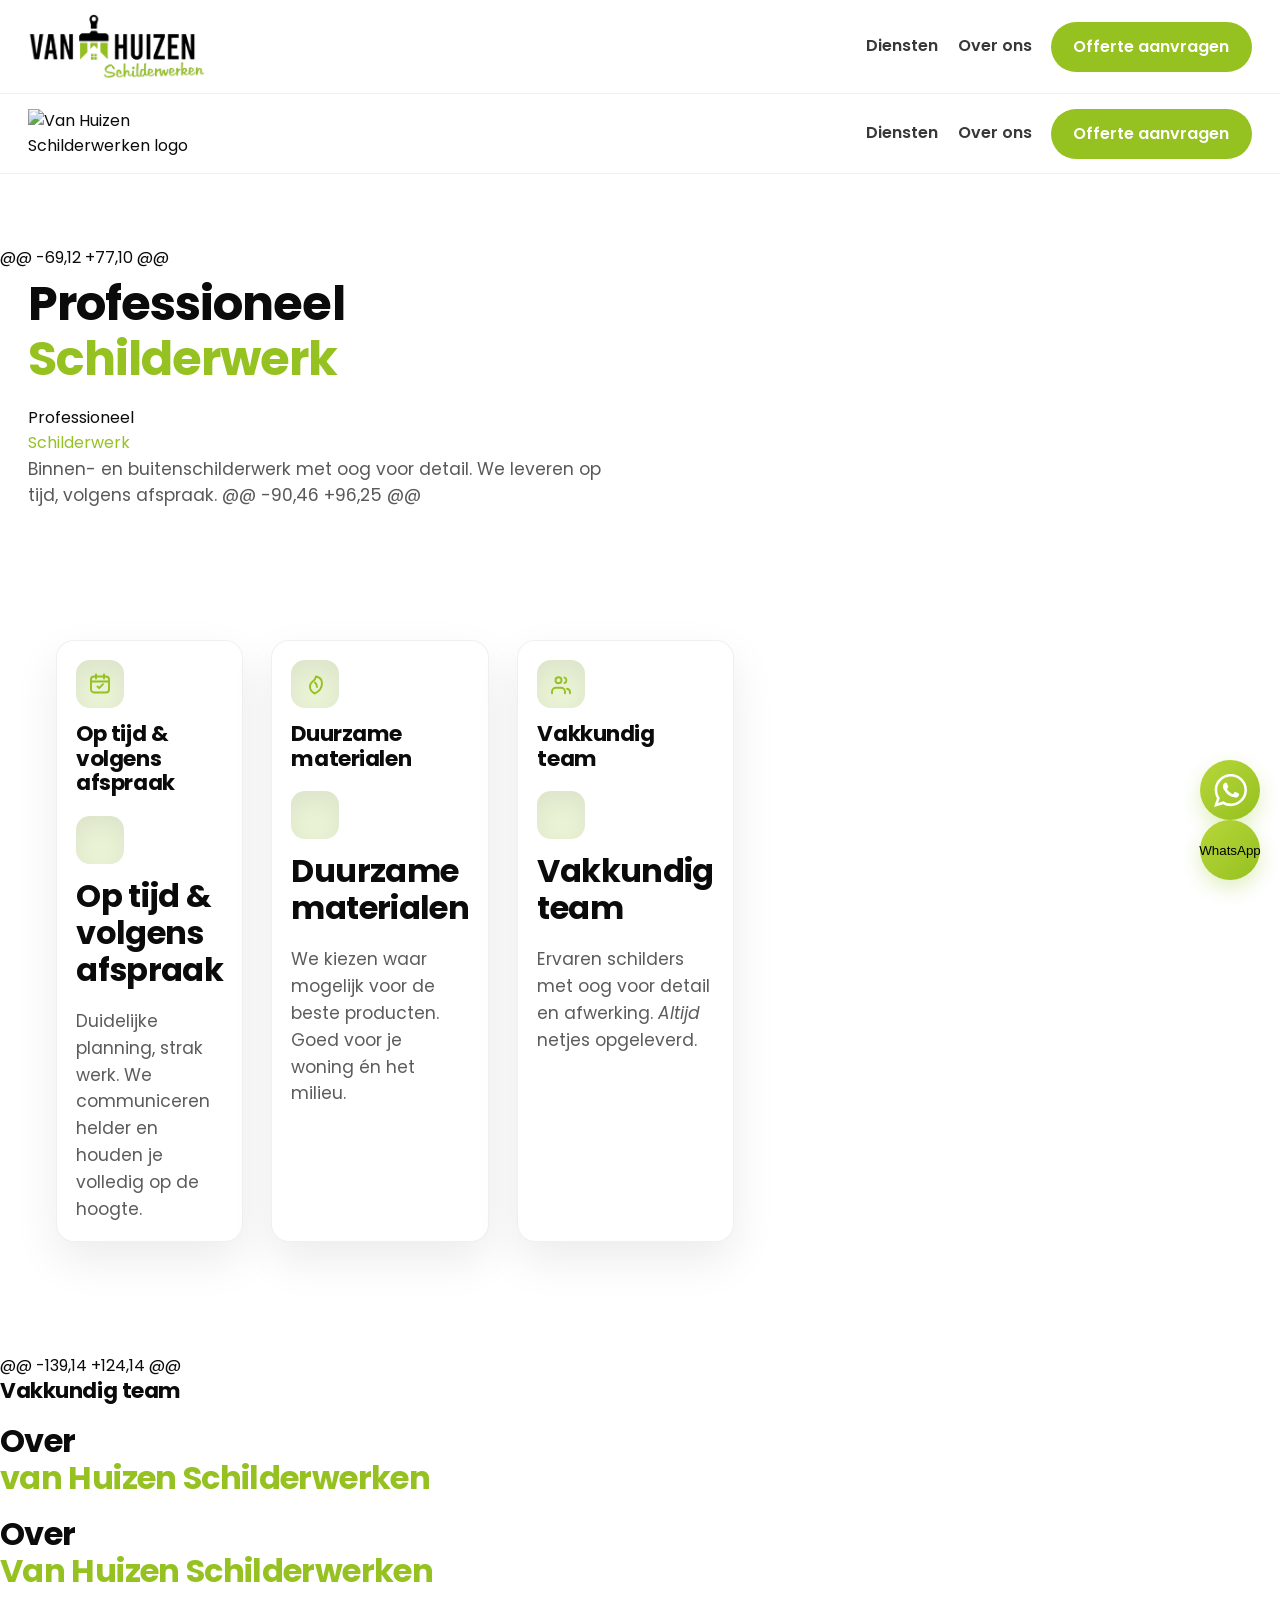
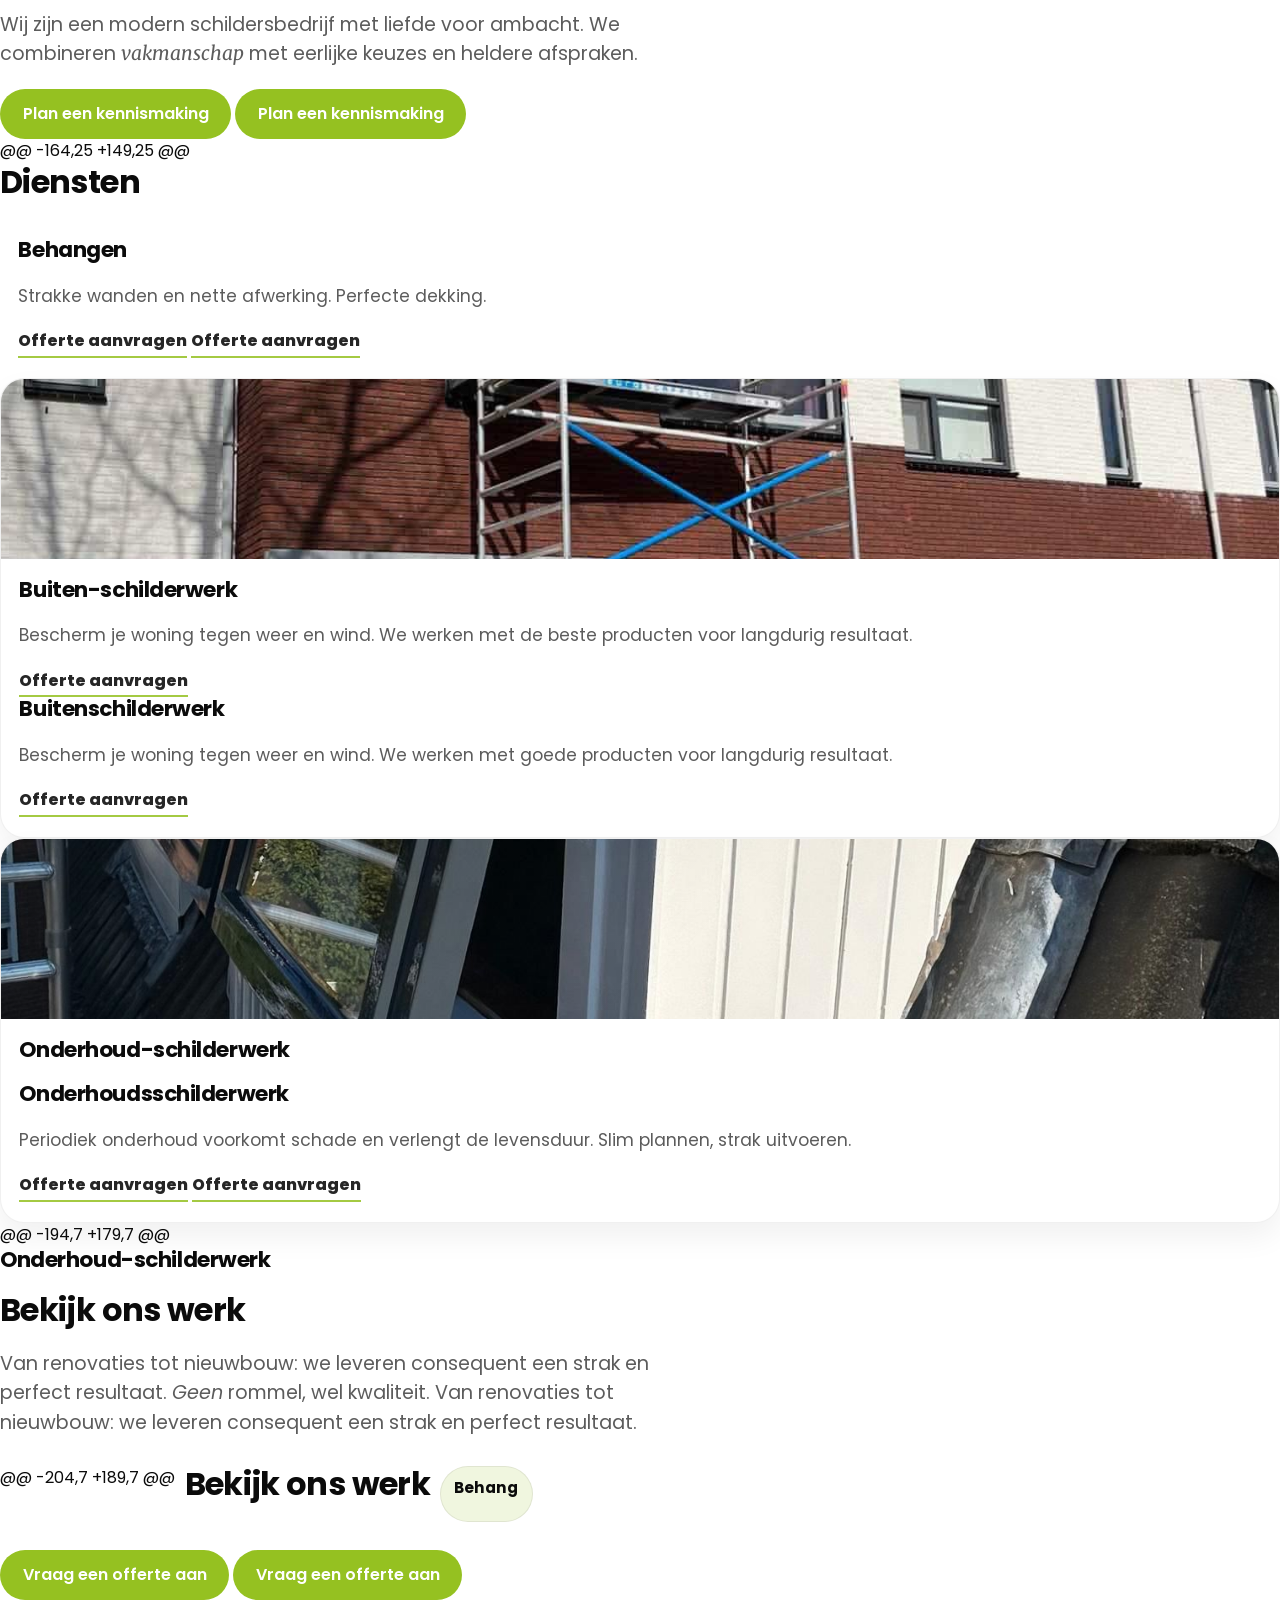
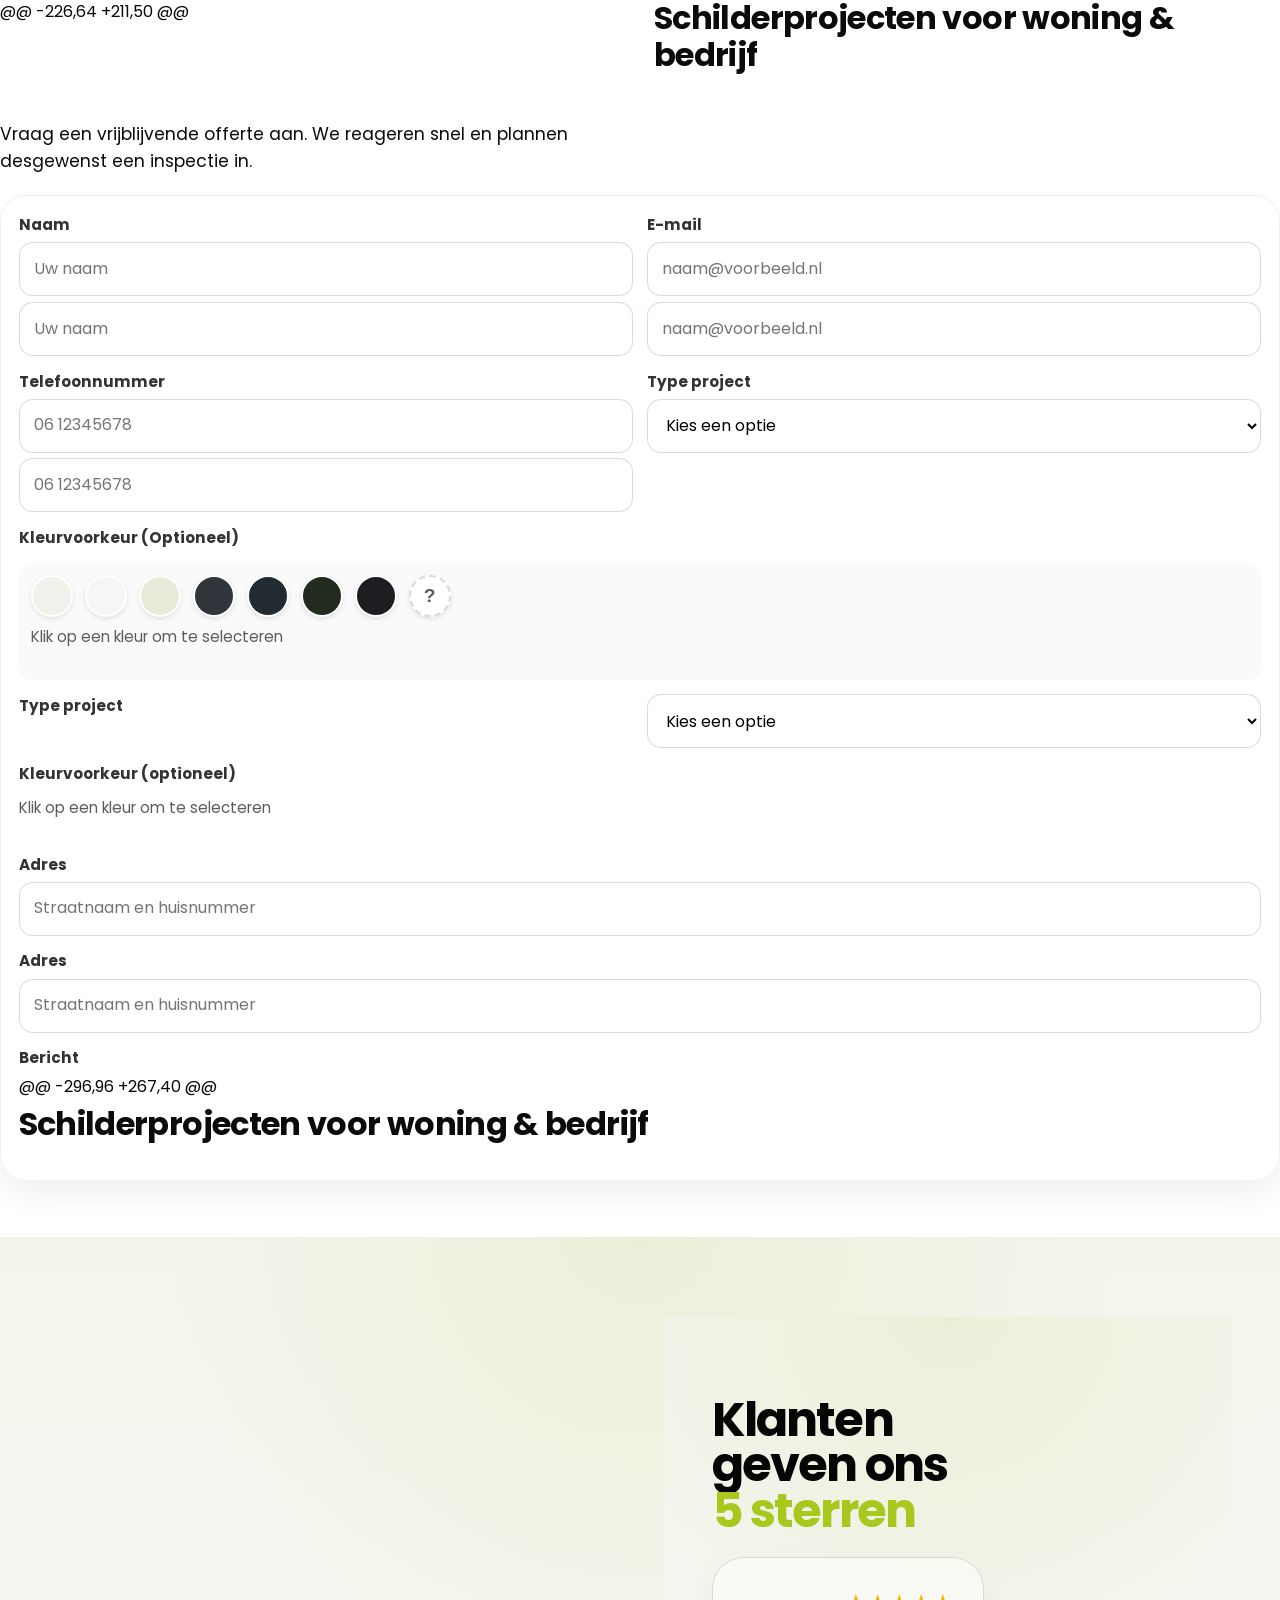
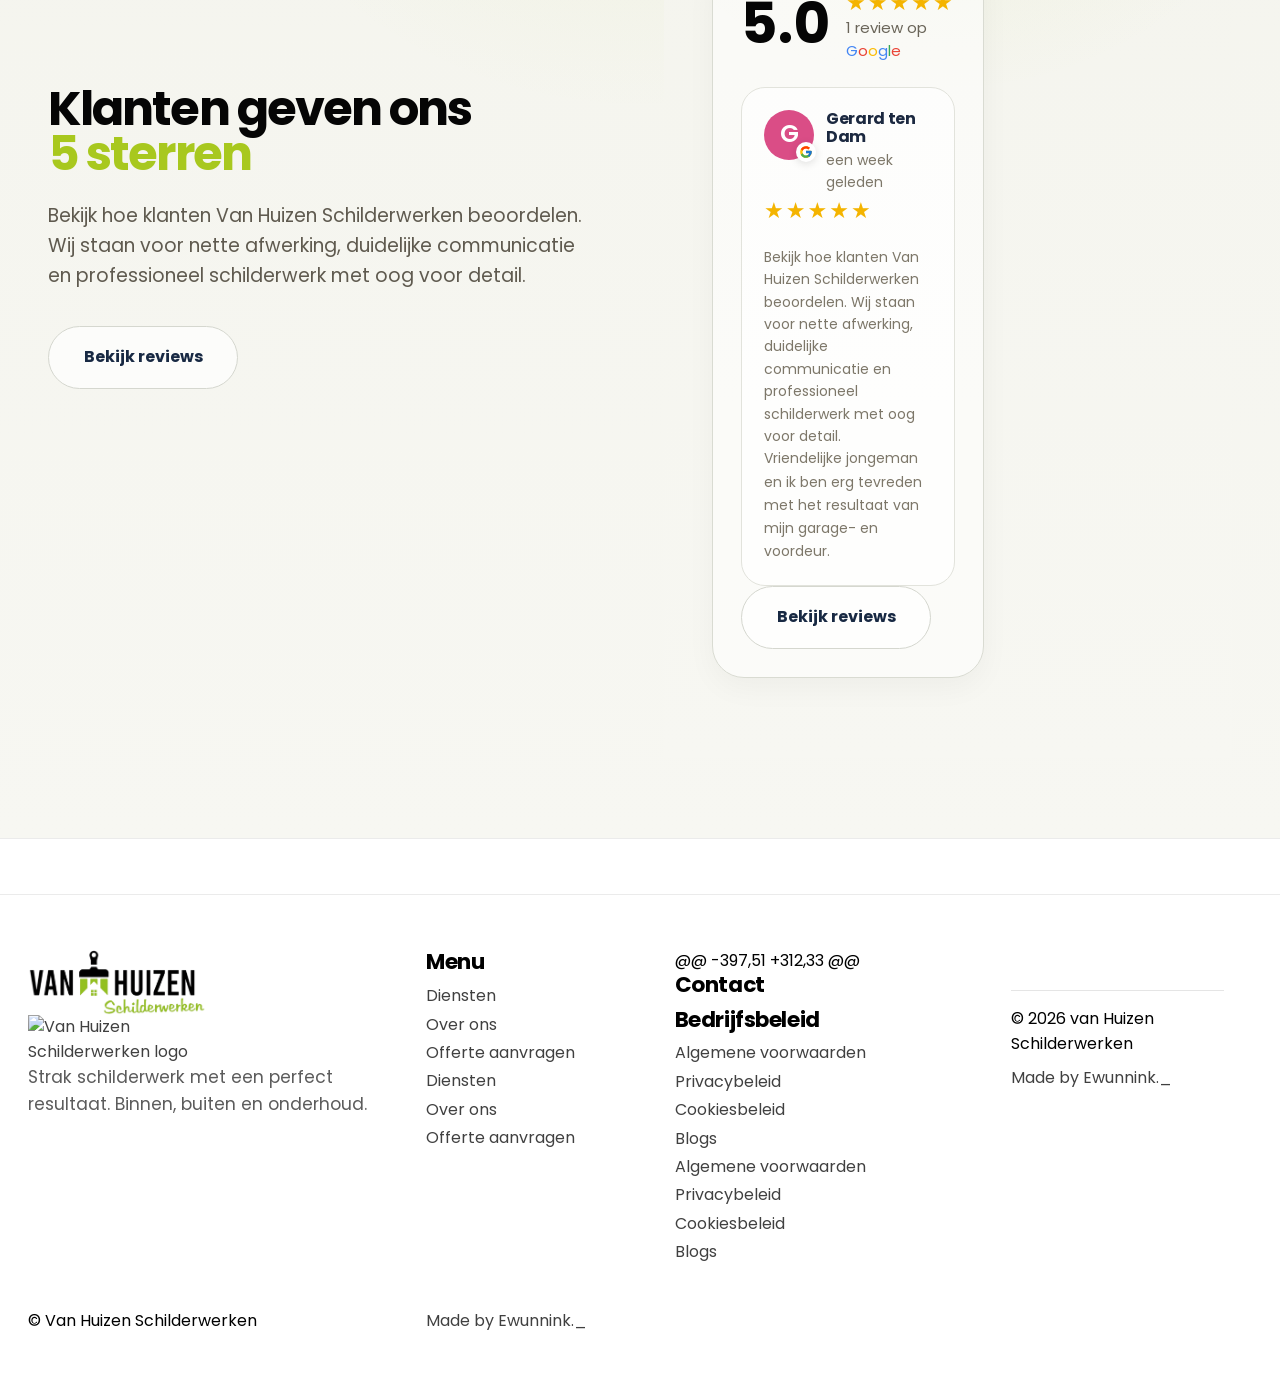
==== index.html @ d686e23e "Update index.html" ====
<!doctype html>
<html lang="nl">
<head>
  <meta charset="utf-8">
  <meta name="viewport" content="width=device-width, initial-scale=1">

  <title>Schilderbedrijf Twente | Van Huizen Schilderwerken</title>
  <meta name="description" content="Van Huizen Schilderwerken is hét schilderbedrijf in Twente voor binnen- en buitenschilderwerk, onderhoud, behangen en strak resultaat. Vraag vrijblijvend een offerte aan.">
  <meta name="robots" content="index, follow">
  <meta charset="utf-8" />
  <meta name="viewport" content="width=device-width, initial-scale=1" />
  <title>Schilderbedrijf Twente | van Huizen Schilderwerken</title>

  <link rel="canonical" href="https://vanhuizenschilderwerken.nl/">

  <meta name="google-site-verification" content="bvJwvPbjiTmtME2y1lWg0IawbcAVw1t3WvOmk6otl0c">

  <link rel="icon" href="/favicon-vhs.png" type="image/png">
  <meta name="description" content="van Huizen Schilderwerken is hét schilderbedrijf in Twente voor binnen- en buitenschilderwerk, onderhoud, behangen en strak resultaat. Vraag vrijblijvend een offerte aan." />
<link rel="canonical" href="https://vanhuizenschilderwerken.nl/" />

  <link rel="preconnect" href="https://fonts.googleapis.com">
  <link rel="preconnect" href="https://fonts.gstatic.com" crossorigin>
  <link href="https://fonts.googleapis.com/css2?family=Merriweather:ital,wght@0,400;0,700;1,400;1,700&family=Poppins:wght@300;400;500;600;700&display=swap" rel="stylesheet">
  <link href="https://fonts.googleapis.com/css2?family=Kalam:wght@700&display=swap" rel="stylesheet">
  <link rel="stylesheet" href="styles.css" />

<script type="application/ld+json">
{
 "@context": "https://schema.org",
 "@type": "PaintingContractor",
 "name": "Van Huizen Schilderwerken",
 "image": "https://vanhuizenschilderwerken.nl/Logo van Huizen schilderwerken.png",
 "url": "https://vanhuizenschilderwerken.nl",
 "telephone": "+31637179335",
 "areaServed": {
   "@type": "Place",
   "name": "Twente"
 },
 "address": {
   "@type": "PostalAddress",
   "addressLocality": "Twente",
   "addressCountry": "NL"
 }
}
</script>
  
  <link href="https://fonts.googleapis.com/css2?family=Merriweather:ital,wght@0,400;0,700;1,400;1,700&family=Poppins:wght@300;400;500;600;700&family=Kalam:wght@700&display=swap" rel="stylesheet">

  <link rel="stylesheet" href="/styles.css">

  <script type="application/ld+json">
  {
    "@context": "https://schema.org",
    "@type": "PaintingContractor",
    "name": "Van Huizen Schilderwerken",
    "image": "https://vanhuizenschilderwerken.nl/logo-van-huizen-schilderwerken.png",
    "url": "https://vanhuizenschilderwerken.nl/",
    "telephone": "+31637179335",
    "email": "vanhuizenschilderwerken@kpnmail.nl",
    "areaServed": {
      "@type": "Place",
      "name": "Twente"
    },
    "address": {
      "@type": "PostalAddress",
      "addressLocality": "Twente",
      "addressCountry": "NL"
    },
    "sameAs": [
      "https://www.google.com/search?q=van+Huizen+schilderwerken+Reviews"
    ]
  }
  </script>
</head>

<body>
  <a class="skip-link" href="#main">Direct naar inhoud</a>

<header class="site-header">
  <div class="container header-inner">
    <a class="brand" href="/" aria-label="van Huizen schilderwerken - Home">
      <img class="brand-logo" src="Logo van Huizen schilderwerken.png" alt="van Huizen schilderwerken logo">
    </a>

    <nav class="nav" aria-label="Hoofdnavigatie">
      <button class="nav-toggle" type="button" aria-expanded="false" aria-controls="navMenu">
        <span class="nav-toggle-lines" aria-hidden="true"></span>
        <span class="sr-only">Menu</span>
      </button>

      <div id="navMenu" class="nav-menu">
        <a href="/diensten">Diensten</a>
        <a href="/over-ons">Over ons</a>
        <a href="/offerte-aanvragen" class="btn btn-primary">Offerte aanvragen</a>
      </div>
    </nav>
  </div>
</header>
  <header class="site-header">
    <div class="container header-inner">
      <a class="brand" href="/" aria-label="Van Huizen Schilderwerken - Home">
        <img class="brand-logo" src="/logo-van-huizen-schilderwerken.png" alt="Van Huizen Schilderwerken logo">
      </a>

      <nav class="nav" aria-label="Hoofdnavigatie">
        <button class="nav-toggle" type="button" aria-expanded="false" aria-controls="navMenu">
          <span class="nav-toggle-lines" aria-hidden="true"></span>
          <span class="sr-only">Menu</span>
        </button>

        <div id="navMenu" class="nav-menu">
          <a href="/diensten/">Diensten</a>
          <a href="/over-ons/">Over ons</a>
          <a href="/offerte-aanvragen/" class="btn btn-primary">Offerte aanvragen</a>
        </div>
      </nav>
    </div>
  </header>

  <main id="main">
    <section id="top" class="hero">
@@ -69,12 +77,10 @@

      <div class="container hero-grid">
        <div class="hero-copy reveal">

          
          <h1>
              Professioneel<br>
                <span class="logo-script">Schilderwerk</span>
                   </h1>
            Professioneel<br>
            <span class="logo-script">Schilderwerk</span>
          </h1>

          <p class="lead">
            Binnen- en buitenschilderwerk met oog voor detail. We leveren op tijd, volgens afspraak.
@@ -90,46 +96,25 @@ <h1>
        </div>
      </div>

<div class="container usp-row">
      <div class="container usp-row">
        <article class="usp-card reveal">
          <div class="usp-icon usp-icon--afspraak" aria-hidden="true">
            <svg viewBox="0 0 24 24" fill="none" stroke="currentColor" stroke-width="1.9" stroke-linecap="round" stroke-linejoin="round">
              <rect x="3" y="5" width="18" height="16" rx="3"></rect>
              <path d="M8 3v4"></path>
              <path d="M16 3v4"></path>
              <path d="M3 10h18"></path>
              <path d="M9.5 15l1.7 1.7 3.8-4"></path>
            </svg>
          </div>
          <h3>Op tijd & volgens afspraak</h3>
          <div class="usp-icon usp-icon--afspraak" aria-hidden="true"></div>
          <h2>Op tijd & volgens afspraak</h2>
          <p>Duidelijke planning, strak werk. We communiceren helder en houden je volledig op de hoogte.</p>
        </article>

        <article class="usp-card reveal">
          <div class="usp-icon usp-icon--duurzaam" aria-hidden="true">
            <svg viewBox="0 0 24 24" fill="none" stroke="currentColor" stroke-width="1.9" stroke-linecap="round" stroke-linejoin="round">
              <path d="M12 21c4.5-2.5 7-6.1 7-10.3C19 7 16.5 4.6 13 4c-.4 2.1-1.5 3.7-3.3 5C8 10.2 7 11.9 7 14c0 3.6 2.3 5.9 5 7z"></path>
              <path d="M12 10c1.4 1.4 2 2.8 2 4.5"></path>
            </svg>
          </div>
          <h3>Duurzame materialen</h3>
          <div class="usp-icon usp-icon--duurzaam" aria-hidden="true"></div>
          <h2>Duurzame materialen</h2>
          <p>We kiezen waar mogelijk voor de beste producten. Goed voor je woning én het milieu.</p>
        </article>

        <article class="usp-card reveal">
          <div class="usp-icon usp-icon--team" aria-hidden="true">
            <svg viewBox="0 0 24 24" fill="none" stroke="currentColor" stroke-width="1.9" stroke-linecap="round" stroke-linejoin="round">
              <path d="M16 21v-1.5a4 4 0 0 0-4-4H7a4 4 0 0 0-4 4V21"></path>
              <circle cx="9.5" cy="8" r="3"></circle>
              <path d="M21 21v-1a3.5 3.5 0 0 0-3-3.5"></path>
              <path d="M15.5 5.2a3 3 0 0 1 0 5.6"></path>
            </svg>
          </div>
          <h3>Vakkundig team</h3>
          <div class="usp-icon usp-icon--team" aria-hidden="true"></div>
          <h2>Vakkundig team</h2>
          <p>Ervaren schilders met oog voor detail en afwerking. <em>Altijd</em> netjes opgeleverd.</p>
        </article>
      </div>
      
    </section>

    <section id="over-ons" class="section">
@@ -139,14 +124,14 @@ <h3>Vakkundig team</h3>
        </div>

        <div class="about-copy reveal">
          <h2>Over <br><span class="logo-script">van Huizen Schilderwerken</span></h2>
          <h2>Over <br><span class="logo-script">Van Huizen Schilderwerken</span></h2>
          <p class="section-lead">
            Wij zijn een modern schildersbedrijf met liefde voor ambacht.
            We combineren <span class="serif-italic">vakmanschap</span> met eerlijke keuzes en heldere afspraken.
          </p>

          <div class="about-actions">
            <a class="btn btn-primary" href="#contact">Plan een kennismaking</a>
            <a class="btn btn-primary" href="/offerte-aanvragen/">Plan een kennismaking</a>
          </div>
        </div>
      </div>
@@ -164,25 +149,25 @@ <h2>Diensten</h2>
            <div class="service-body">
              <h3>Behangen</h3>
              <p>Strakke wanden en nette afwerking. Perfecte dekking.</p>
              <a class="link" href="#contact">Offerte aanvragen</a>
              <a class="link" href="/offerte-aanvragen/">Offerte aanvragen</a>
            </div>
          </article>

          <article class="service-card reveal">
            <div class="service-media service-media--2" aria-hidden="true"></div>
            <div class="service-body">
              <h3>Buiten-schilderwerk</h3>
              <p>Bescherm je woning tegen weer en wind. We werken met de beste producten voor langdurig resultaat.</p>
              <a class="link" href="#contact">Offerte aanvragen</a>
              <h3>Buitenschilderwerk</h3>
              <p>Bescherm je woning tegen weer en wind. We werken met goede producten voor langdurig resultaat.</p>
              <a class="link" href="/offerte-aanvragen/">Offerte aanvragen</a>
            </div>
          </article>

          <article class="service-card reveal">
            <div class="service-media service-media--3" aria-hidden="true"></div>
            <div class="service-body">
              <h3>Onderhoud-schilderwerk</h3>
              <h3>Onderhoudsschilderwerk</h3>
              <p>Periodiek onderhoud voorkomt schade en verlengt de levensduur. Slim plannen, strak uitvoeren.</p>
              <a class="link" href="#contact">Offerte aanvragen</a>
              <a class="link" href="/offerte-aanvragen/">Offerte aanvragen</a>
            </div>
          </article>
        </div>
@@ -194,7 +179,7 @@ <h3>Onderhoud-schilderwerk</h3>
        <div class="projects-copy reveal">
          <h2>Bekijk ons werk</h2>
          <p class="section-lead">
            Van renovaties tot nieuwbouw: we leveren consequent een strak en perfect resultaat. <em>Geen</em> rommel, wel kwaliteit.
            Van renovaties tot nieuwbouw: we leveren consequent een strak en perfect resultaat.
          </p>

          <div class="pill-row">
@@ -204,7 +189,7 @@ <h2>Bekijk ons werk</h2>
            <span class="pill">Behang</span>
          </div>

          <a class="btn btn-primary" href="#contact">Vraag een offerte aan</a>
          <a class="btn btn-primary" href="/offerte-aanvragen/">Vraag een offerte aan</a>
        </div>

        <div class="projects-gallery reveal" aria-label="Projecten galerij">
@@ -226,64 +211,50 @@ <h2>Schilderprojecten voor woning & bedrijf</h2>
            <p>Vraag een vrijblijvende offerte aan. We reageren snel en plannen desgewenst een inspectie in.</p>
          </div>

          <form class="form" autocomplete="on">
          <form class="form" action="/offerte-versturen/" method="post" autocomplete="on">
            <div class="field">
              <label for="naam">Naam</label>
              <input id="naam" name="naam" type="text" placeholder="Uw naam" required />
              <input id="naam" name="naam" type="text" placeholder="Uw naam" required>
            </div>

            <div class="field">
              <label for="email">E-mail</label>
              <input id="email" name="email" type="email" placeholder="naam@voorbeeld.nl" required />
              <input id="email" name="email" type="email" placeholder="naam@voorbeeld.nl" required>
            </div>

            <div class="field">
              <label for="telefoon">Telefoonnummer</label>
              <input id="telefoon" name="telefoon" type="tel" placeholder="06 12345678" required />
              <input id="telefoon" name="telefoon" type="tel" placeholder="06 12345678" required>
            </div>

            <div class="field">
  <label for="dienst">Type project</label>
  <select id="dienst" name="dienst" required>
    <option value="" disabled selected>Kies een optie</option>
    <option>Binnen schilderwerk</option>
    <option>Buiten schilderwerk</option>
    <option>Onderhoud schilderwerk</option>
    <option>Glaszetten</option>
    <option>Houtrotreparatie</option>
    <option>Sauswerk</option>
    <option>Behangen</option>
    <option>Herstelwerk</option>
    <option>Spuitwerk</option>
    <option>Overig</option>
  </select>
</div>

<div class="field field--full">
  <label>Kleurvoorkeur (Optioneel)</label>
  <div class="color-swatch-container">
    <input type="hidden" name="gekozen_ral_kleur" id="selected-ral" value="Nog geen keuze">
    
    <div class="swatches">
      <button type="button" class="swatch" data-name="RAL 9010 (Zuiver wit)" title="RAL 9010" style="background-color: #F1F0EA;"></button>
      <button type="button" class="swatch" data-name="RAL 9016 (Verkeerswit)" title="RAL 9016" style="background-color: #F6F6F6;"></button>
      <button type="button" class="swatch" data-name="RAL 9001 (Crèmewit)" title="RAL 9001" style="background-color: #E7EBDA;"></button>
      <button type="button" class="swatch" data-name="RAL 7016 (Antraciet)" title="RAL 7016" style="background-color: #2F353B;"></button>
      <button type="button" class="swatch" data-name="RAL 7021 (Zwartgrijs)" title="RAL 7021" style="background-color: #202A30;"></button>
      <button type="button" class="swatch" data-name="RAL 6009 (Dennengroen)" title="RAL 6009" style="background-color: #212C1F;"></button>
      <button type="button" class="swatch" data-name="RAL 9005 (Gitzwart)" title="RAL 9005" style="background-color: #1D1E22;"></button>
      <button type="button" class="swatch-other" id="btn-custom-color" title="Andere kleur">?</button>
    </div>
    <p id="color-display-name" class="fineprint">Klik op een kleur om te selecteren</p>
    
    <input type="text" id="custom-color-input" name="andere_kleur" placeholder="Voer RAL code of kleurnaam in..." style="display:none; margin-top: 10px; width: 100%; padding: 0.8rem; border-radius: 8px; border: 1px solid rgba(0,0,0,0.1);">
  </div>
</div>
              <label for="dienst">Type project</label>
              <select id="dienst" name="dienst" required>
                <option value="" disabled selected>Kies een optie</option>
                <option>Binnen schilderwerk</option>
                <option>Buiten schilderwerk</option>
                <option>Onderhoud schilderwerk</option>
                <option>Glaszetten</option>
                <option>Houtrotreparatie</option>
                <option>Sauswerk</option>
                <option>Behangen</option>
                <option>Herstelwerk</option>
                <option>Spuitwerk</option>
                <option>Overig</option>
              </select>
            </div>

            <div class="field field--full">
              <label>Kleurvoorkeur (optioneel)</label>
              <input type="hidden" name="gekozen_ral_kleur" id="selected-ral" value="Nog geen keuze">
              <p id="color-display-name" class="fineprint">Klik op een kleur om te selecteren</p>
              <input type="text" id="custom-color-input" name="andere_kleur" placeholder="Voer RAL-code of kleurnaam in..." style="display:none; margin-top: 10px; width: 100%; padding: 0.8rem; border-radius: 8px; border: 1px solid rgba(0,0,0,0.1);">
            </div>

<div class="field field--full">
  <label for="adres">Adres</label>
  <input id="adres" name="adres" type="text" placeholder="Straatnaam en huisnummer" />
</div>
            <div class="field field--full">
              <label for="adres">Adres</label>
              <input id="adres" name="adres" type="text" placeholder="Straatnaam en huisnummer">
            </div>

            <div class="field field--full">
              <label for="bericht">Bericht</label>
@@ -296,96 +267,40 @@ <h2>Schilderprojecten voor woning & bedrijf</h2>
      </div>
    </section>

<section class="reviews-section" id="reviews">
  <div class="container reviews-container">
    <div class="reviews-left">

      <h1 class="reviews-title">
        Klanten geven ons
        <span>5 sterren</span>
      </h1>

      <p class="reviews-description">
        Bekijk hoe klanten Van Huizen Schilderwerken beoordelen. Wij staan voor
        nette afwerking, duidelijke communicatie en professioneel schilderwerk
        met oog voor detail.
      </p>

      <a
        href="https://www.google.com/search?q=van+Huizen+schilderwerken+Reviews&tbm=lcl"
        target="_blank"
        rel="noopener noreferrer"
        class="reviews-button"
      >
        Bekijk reviews
      </a>
    </div>
    <section class="reviews-section" id="reviews">
      <div class="container reviews-container">
        <div class="reviews-left">
          <h2 class="reviews-title">
            Klanten geven ons
            <span>5 sterren</span>
          </h2>

    <div class="reviews-right">
      <div class="reviews-card">
        <div class="reviews-score-row">
          <div class="reviews-score">5.0</div>

          <div class="reviews-score-info">
            <div class="reviews-stars">★★★★★</div>
            <div class="reviews-google-text">
              1 review op
              <span class="google-word">
                <span class="g-blue">G</span><span class="g-red">o</span><span class="g-yellow">o</span><span class="g-blue">g</span><span class="g-green">l</span><span class="g-red">e</span>
              </span>
            </div>
          </div>
        </div>

          <div class="mini-card">
            <div class="review-person">
              <div class="avatar-wrap">
                <div class="avatar">G</div>
                <div class="google-badge">
                  <svg viewBox="0 0 48 48" width="14" height="14" aria-hidden="true">
                    <path fill="#FFC107" d="M43.6 20.5H42V20H24v8h11.3C33.7 32.7 29.3 36 24 36c-6.6 0-12-5.4-12-12S17.4 12 24 12c3 0 5.8 1.1 7.9 3l5.7-5.7C34.1 6.1 29.3 4 24 4 12.9 4 4 12.9 4 24s8.9 20 20 20 20-8.9 20-20c0-1.3-.1-2.3-.4-3.5z"/>
                    <path fill="#FF3D00" d="M6.3 14.7l6.6 4.8C14.7 15.1 18.9 12 24 12c3 0 5.8 1.1 7.9 3l5.7-5.7C34.1 6.1 29.3 4 24 4c-7.7 0-14.3 4.3-17.7 10.7z"/>
                    <path fill="#4CAF50" d="M24 44c5.2 0 10-2 13.5-5.2l-6.2-5.2C29.3 35.1 26.8 36 24 36c-5.3 0-9.7-3.3-11.3-8l-6.5 5C9.5 39.5 16.2 44 24 44z"/>
                    <path fill="#1976D2" d="M43.6 20.5H42V20H24v8h11.3c-1.1 3.1-3.3 5.5-6 7l6.2 5.2C39 36.9 44 31 44 24c0-1.3-.1-2.3-.4-3.5z"/>
                  </svg>
                </div>
              </div>

              <div>
                <h3>Gerard ten Dam</h3>
                <p>een week geleden</p>
              </div>
            </div>

            <div class="mini-stars">★★★★★</div>
          <p class="reviews-description">
            Bekijk hoe klanten Van Huizen Schilderwerken beoordelen. Wij staan voor nette afwerking, duidelijke communicatie en professioneel schilderwerk met oog voor detail.
          </p>

            <p class="review-text">
              Vriendelijke jongeman en ik ben erg tevreden met het resultaat van
              mijn garage- en voordeur.
            </p>
          </div>
          <a href="https://www.google.com/search?q=van+Huizen+schilderwerken+Reviews&tbm=lcl" target="_blank" rel="noopener noreferrer" class="reviews-button">
            Bekijk reviews
          </a>
        </div>
      </div>
    </div>
  </div>
</section>
    
    </section>
  </main>

   <footer class="footer">
  <footer class="footer">
    <div class="container footer-grid">
      <div>
        <a class="brand brand--footer" href="#top" aria-label="van Huizen schilderwerken">
          <img class="brand-logo" src="Logo van Huizen schilderwerken.png" alt="van Huizen schilderwerken logo">
        <a class="brand brand--footer" href="/" aria-label="Van Huizen Schilderwerken">
          <img class="brand-logo" src="/logo-van-huizen-schilderwerken.png" alt="Van Huizen Schilderwerken logo">
        </a>
        <p class="muted">Strak schilderwerk met een perfect resultaat. Binnen, buiten en onderhoud.</p>
      </div>

      <div class="footer-col">
        <h3>Menu</h3>
        <a href="/diensten">Diensten</a>
        <a href="/over-ons">Over ons</a>
        <a href="/offerte-aanvragen">Offerte aanvragen</a>
        <a href="/diensten/">Diensten</a>
        <a href="/over-ons/">Over ons</a>
        <a href="/offerte-aanvragen/">Offerte aanvragen</a>
      </div>

      <div class="footer-col">
@@ -397,51 +312,33 @@ <h3>Contact</h3>

      <div class="footer-col">
        <h3>Bedrijfsbeleid</h3>
        <a href="/algemene-voorwaarden">Algemene voorwaarden</a>
        <a href="/privacybeleid">Privacybeleid</a>
        <a href="/cookiesbeleid">Cookiesbeleid</a>
        <a href="/blog-twente">Blogs</a>
        <a href="/algemene-voorwaarden/">Algemene voorwaarden</a>
        <a href="/privacybeleid/">Privacybeleid</a>
        <a href="/cookiesbeleid/">Cookiesbeleid</a>
        <a href="/blog-twente/">Blogs</a>
      </div>
    </div>

    <div class="container footer-bottom">
  <span>© <span id="year"></span> van Huizen Schilderwerken</span>

  <a 
    href="https://www.instagram.com/ewunnink._/" 
    target="_blank" 
    rel="noopener noreferrer"
    class="made-by"
  >
    Made by Ewunnink._
  </a>
</div>
      <span>© <span id="year"></span> Van Huizen Schilderwerken</span>

      <a href="https://www.instagram.com/ewunnink._/" target="_blank" rel="noopener noreferrer" class="made-by">
        Made by Ewunnink._
      </a>
    </div>
  </footer>

  <div class="whatsapp-wrapper">
    <button
      id="huizen-whatsapp-button"
      class="whatsapp-button"
      aria-label="Open WhatsApp chat"
      type="button"
    >
      <svg xmlns="http://www.w3.org/2000/svg" width="33" height="33" viewBox="0 0 24 24" fill="white" aria-hidden="true">
        <path d="M24 11.7c0 6.45-5.27 11.68-11.78 11.68-2.07 0-4-.53-5.7-1.45L0 24l2.13-6.27a11.57 11.57 0 0 1-1.7-6.04C.44 5.23 5.72 0 12.23 0 18.72 0 24 5.23 24 11.7M12.22 1.85c-5.46 0-9.9 4.41-9.9 9.83 0 2.15.7 4.14 1.88 5.76L2.96 21.1l3.8-1.2a9.9 9.9 0 0 0 5.46 1.62c5.46 0 9.9-4.4 9.9-9.83a9.88 9.88 0 0 0-9.9-9.83m5.95 12.52c-.08-.12-.27-.19-.56-.33-.28-.14-1.7-.84-1.97-.93-.26-.1-.46-.15-.65.14-.2.29-.75.93-.91 1.12-.17.2-.34.22-.63.08-.29-.15-1.22-.45-2.32-1.43a8.64 8.64 0 0 1-1.6-1.98c-.18-.29-.03-.44.12-.58.13-.13.29-.34.43-.5.15-.17.2-.3.29-.48.1-.2.05-.36-.02-.5-.08-.15-.65-1.56-.9-2.13-.24-.58-.48-.48-.64-.48-.17 0-.37-.03-.56-.03-.2 0-.5.08-.77.36-.26.29-1 .98-1 2.4 0 1.4 1.03 2.76 1.17 2.96.14.19 2 3.17 4.93 4.32 2.94 1.15 2.94.77 3.47.72.53-.05 1.7-.7 1.95-1.36.24-.67.24-1.25.17-1.37"></path>
      </svg>
    <button id="huizen-whatsapp-button" class="whatsapp-button" aria-label="Open WhatsApp chat" type="button">
      WhatsApp
    </button>

    <div id="huizen-whatsapp-chat" class="whatsapp-chat" role="dialog" aria-modal="true" aria-labelledby="huizen-whatsapp-title">
      <div class="whatsapp-chat-header">
        <img
          src="Logo van Huizen schilderwerken.png"
          width="60"
          height="60"
          alt="van Huizen schilderwerken logo"
        >
        <img src="/logo-van-huizen-schilderwerken.png" width="60" height="60" alt="Van Huizen Schilderwerken logo">

        <div class="whatsapp-chat-header-text">
          <h3 id="huizen-whatsapp-title">van Huizen schilderwerken</h3>
          <h3 id="huizen-whatsapp-title">Van Huizen Schilderwerken</h3>
          <p>De snelste manier om contact met ons op te nemen</p>
        </div>

@@ -453,31 +350,12 @@ <h3 id="huizen-whatsapp-title">van Huizen schilderwerken</h3>
      </div>

      <div class="whatsapp-chat-footer">
        <input
          id="huizen-chat-input"
          type="text"
          placeholder="Typ een bericht..."
          aria-label="Typ een WhatsApp bericht"
        >
        <button id="huizen-chat-send" class="whatsapp-send-button" type="button" aria-label="Versturen">
          <svg xmlns="http://www.w3.org/2000/svg"
          width="20"
          height="20"
          viewBox="0 0 24 24"
          fill="none"
          stroke="currentColor"
          stroke-width="2"
          stroke-linecap="round"
          stroke-linejoin="round">
            <line x1="22" y1="2" x2="11" y2="13"></line>
            <polygon points="22 2 15 22 11 13 2 9 22 2"></polygon>
          </svg>
        </button>
        <input id="huizen-chat-input" type="text" placeholder="Typ een bericht..." aria-label="Typ een WhatsApp bericht">
        <button id="huizen-chat-send" class="whatsapp-send-button" type="button" aria-label="Versturen">Verstuur</button>
      </div>
    </div>
  </div>

  <script src="script.js"></script>

  <script src="/script.js"></script>
</body>
</html>
---- styles.css ----
:root{
  --bg: #ffffff;
  --ink: #0b0b0b;
  --muted: #5c5c5c;
  --soft: #eeeeee;
  --card: #ffffff;
  --green: #95c121;
  --green-2: #9eea52;
  --soft-green: rgba(149,193,33,.10);
  --soft-green-2: rgba(149,193,33,.18);
  --dark: #111111;
  --radius: 18px;
  --shadow: 0 18px 45px rgba(0,0,0,.08);
  --shadow-soft: 0 14px 30px rgba(0,0,0,.06);
  --container: 1280px;
  --font-sans: "Poppins", system-ui, -apple-system, Segoe UI, Roboto, Arial, sans-serif;
  --font-serif: "Merriweather", Georgia, "Times New Roman", serif;
  --font-script: "Kalam", cursive;
  --step--1: clamp(.88rem, .82rem + .2vw, .95rem);
  --step-0: clamp(1rem, .95rem + .25vw, 1.08rem);
  --step-1: clamp(1.15rem, 1.05rem + .5vw, 1.35rem);
  --step-2: clamp(1.4rem, 1.2rem + 1vw, 2.05rem);
  --step-3: clamp(1.85rem, 1.55rem + 1.8vw, 3rem);
  --space-1: clamp(.6rem, .5rem + .3vw, .8rem);
  --space-2: clamp(.9rem, .75rem + .6vw, 1.25rem);
  --space-3: clamp(1.15rem, .95rem + 1vw, 1.9rem);
  --space-4: clamp(1.6rem, 1.2rem + 1.6vw, 2.6rem);
  --space-5: clamp(2.2rem, 1.7rem + 2.2vw, 3.6rem);
  --space-6: clamp(2.8rem, 2.1rem + 3vw, 5rem);
}

.logo-script {
  color: #95c121;
}

@media (max-width: 768px) {
  .logo-script {
    color: #95c121;
  }
}

*{ box-sizing: border-box; }
html{ scroll-behavior:smooth; }
body{
  margin:0;
  font-family: var(--font-sans);
  color: var(--ink);
  background: var(--bg);
  line-height: 1.55;
  text-rendering: optimizeLegibility;
}

img{ max-width:100%; display:block; }
a{ color:inherit; text-decoration:none; }
p{ margin:0 0 var(--space-2); font-size: var(--step-0); }
h1,h2,h3{ margin:0 0 var(--space-2); line-height:1.15; letter-spacing: -0.02em;}
h1{ font-size: var(--step-3); }
h2{ font-size: var(--step-2); }
h3{ font-size: var(--step-1); }
em{ font-style: italic; }

.container{
  width: min(var(--container), 100% - 2*var(--space-3));
  margin-inline: auto;
}

.section{
  padding-top: 3.5rem;
  padding-bottom: 3.5rem;
}

.section-soft{
  background:
    radial-gradient(900px 260px at 15% 0%, var(--soft-green-2), transparent 55%),
    radial-gradient(900px 260px at 85% 100%, var(--soft-green), transparent 55%),
    var(--soft);
}

.section-head{
  display:flex;
  flex-direction: column;
  gap: .2rem;
  margin-bottom: var(--space-4);
}

.section-kicker, .kicker{
  display:inline-flex;
  align-items:center;
  gap:.55rem;
  font-size: var(--step--1);
  text-transform: uppercase;
  letter-spacing: .12em;
  color: var(--muted);
  margin-bottom: var(--space-1);
}
.section-kicker::before, .kicker::before{
  content:"";
  width: 10px;
  height: 10px;
  margin-right: 10px;
  border-radius: 999px;
  background: var(--green);
  box-shadow: 0 0 0 6px rgba(149,193,33,.20);
}

.section-lead{
  font-size: clamp(1.02rem, .95rem + .35vw, 1.2rem);
  color: var(--muted);
  max-width: 60ch;
}

.accent{
  color: var(--ink);
  position: relative;
  display: inline;
  z-index: 1;
}

.accent::after{
  content:"";
  position:absolute;
  left: -0.12em;
  right: -0.12em;
  bottom: -0.03em;
  height: 0.60em;
  z-index: -1;
  transform: rotate(-1deg);
  background-image: url("data:image/svg+xml;utf8,\
  <svg xmlns='http://www.w3.org/2000/svg' viewBox='0 0 320 80' preserveAspectRatio='none'>\
    <path d='M10 45 C35 25, 75 58, 115 42 C150 28, 190 24, 225 38 C255 50, 285 47, 310 38 L306 63 C274 70, 238 67, 198 68 C148 70, 100 71, 58 66 C32 63, 18 59, 10 57 Z' fill='%2395c121' fill-opacity='0.36'/>\
    <path d='M22 36 C55 30, 88 46, 122 38 C155 31, 190 27, 232 34 C261 39, 286 40, 300 36' fill='none' stroke='%2395c121' stroke-opacity='0.22' stroke-width='4' stroke-linecap='round'/>\
  </svg>");
  background-repeat: no-repeat;
  background-size: 100% 100%;
  background-position: center;
  pointer-events: none;
}

.serif-italic{
  font-family: var(--font-serif);
  font-style: italic;
}

.muted{ color: var(--muted); }
.fineprint{ font-size: var(--step--1); color: var(--muted); margin-top: .6rem; }

.title-script{
  font-family: var(--font-script);
  color: var(--green);
  font-weight: 700;
  letter-spacing: 0;
  text-transform: none;
  line-height: 1.05;
}

.skip-link{
  position:absolute;
  left: -999px;
  top: .6rem;
  padding: .7rem 1rem;
  border-radius: 999px;
  background: var(--ink);
  color: #fff;
  z-index: 9999;
}
.skip-link:focus{ left: .8rem; }

.btn{
  display:inline-flex;
  align-items:center;
  justify-content:center;
  gap:.6rem;
  padding: .9rem 1.15rem;
  border-radius: 999px;
  font-weight: 600;
  border: 1px solid transparent;
  transition: transform .15s ease, box-shadow .15s ease, background .15s ease, color .15s ease, border-color .15s ease;
  white-space: nowrap;
  line-height: 1.1;
}
.btn:active{ transform: translateY(1px); }

.btn-primary{
  background: var(--green);
  color: #ffffff;
  width: auto !important;
  height: auto !important;
  min-width: 0 !important;
  min-height: 0 !important;
  border-radius: 999px !important;
  padding: .95rem 1.35rem !important;
  font-size: 1rem !important;
}
.btn-primary:hover{
  background: #7faa1b;
  box-shadow: var(--shadow-soft);
}

.site-header .btn-primary{ color:#fff !important; }

.hero .btn-primary{
  width: auto !important;
  height: auto !important;
  min-width: 0 !important;
  min-height: 0 !important;
  border-radius: 999px !important;
  padding: .95rem 1.35rem !important;
  font-size: 1rem !important;
}

.site-header .btn-primary{
  padding: .70rem 1.15rem;
  font-size: .95rem;
}

.btn-ghost{
  background: rgba(255,255,255,.85);
  border-color: rgba(0,0,0,.12);
  color: rgba(0,0,0,.85);
  margin-top: 0;
  margin-bottom: 40px;
}
.btn-ghost:hover{ box-shadow: var(--shadow-soft); }

.btn-ghost--on-dark{
  background: transparent;
  color: #fff;
  border-color: rgba(255,255,255,.25);
  margin-top: -20px;
}
.btn-ghost--on-dark:hover{
  background: rgba(255,255,255,.08);
}
.btn-block{ width:100%; }

.site-header{
  position:sticky;
  top:0;
  z-index:50;
  background:rgba(255,255,255,.92);
  backdrop-filter:blur(10px);
  border-bottom:1px solid rgba(0,0,0,.06);
}
.site-header.is-elevated{ box-shadow:0 12px 30px rgba(0,0,0,.08); }
.header-inner{
  display:flex;
  align-items:center;
  justify-content: space-between;
  padding: .9rem 0;
  gap: 12px;
}

.brand{
  display:flex;
  align-items:center;
  gap:.55rem;
  min-width: 0;
  margin-left: 0 !important;
  padding-left: 0 !important;
}

.brand-logo{
  width: clamp(160px, 14vw, 210px);
  height: auto;
  object-fit: contain;
  object-position: left center;
  margin: 0 !important;
  display: block;
}

.brand-logo--footer{
  width: clamp(170px, 15vw, 220px);
  height: auto;
  object-fit: contain;
  margin: 0 !important;
  display: block;
}

.brand--footer{
  display: inline-flex;
  align-items: flex-start;
  justify-content: flex-start;
  margin: 0;
  padding: 0;
}

.brand-text{
  display:flex;
  flex-direction: column;
  line-height: 1.05;
}
.brand-text strong{ font-weight: 800; letter-spacing: -0.02em; }
.brand-text em{
  font-family: var(--font-serif);
  font-style: italic;
  color: var(--muted);
  font-size: .95rem;
}

.nav{ display:flex; align-items:center; position: relative; }

.nav-menu{
  display:flex;
  align-items:center;
  gap: 1.2rem;
}
.nav-menu a{
  font-weight: 600;
  color: rgba(0,0,0,.78);
}
.nav-menu a:hover{ color: rgba(0,0,0,1); }

.nav-toggle{
  display:none;
  align-items:center;
  justify-content:center;
  width: 44px;
  height: 44px;
  border-radius: 999px;
  border: 1px solid rgba(0,0,0,.12);
  background: rgba(255,255,255,.9);
  cursor: pointer;
  padding: 0;
}

.nav-toggle-lines{
  position: relative;
  display: block;
  width: 18px;
  height: 2px;
  background: var(--ink);
  border-radius: 999px;
}

.nav-toggle-lines::before,
.nav-toggle-lines::after{
  content: "";
  position: absolute;
  left: 0;
  width: 18px;
  height: 2px;
  background: var(--ink);
  border-radius: 999px;
}

.nav-toggle-lines::before{ top: -6px; }
.nav-toggle-lines::after{ top: 6px; }

.sr-only{
  position:absolute !important;
  width:1px;
  height:1px;
  padding:0;
  margin:-1px;
  overflow:hidden;
  clip:rect(0,0,0,0);
  white-space:nowrap;
  border:0;
}

.hero{
  position: relative;
  padding: var(--space-6) 0 var(--space-5);
  overflow: hidden;
}

.hero-bg{
  position:absolute;
  inset:0;
  z-index: 0;
  pointer-events: none;
  background:
    radial-gradient(1200px 520px at 70% -10%, rgba(149,193,33,.35), transparent 60%),
    linear-gradient(180deg, rgba(255,255,255,.15), rgba(255,255,255,.62) 55%, #ffffff 100%),
    linear-gradient(90deg, rgba(149,193,33,.12), rgba(0,0,0,.02));
}
.hero-bg-overlay{
  position:absolute;
  inset:-2px;
  z-index: 0;
  pointer-events: none;
  background:
    linear-gradient(135deg, rgba(0,0,0,.03), transparent 35%),
    radial-gradient(520px 300px at 15% 25%, rgba(149,193,33,.08), transparent 70%);
}

.hero-grid{
  position: relative;
  z-index: 1;
  display:grid;
  grid-template-columns: 1.25fr .75fr;
  gap: var(--space-4);
  align-items: start;
}

.hero-copy{
  color: var(--ink);
  max-width: 60ch;
}
.hero-copy h1{ margin-top: .35rem; }
.hero-copy .lead{
  color: rgba(0,0,0,.65);
  max-width: 56ch;
}

.hero-actions{
  display:flex;
  gap: .9rem;
  flex-wrap: wrap;
  margin-top: var(--space-3);
  margin-bottom: var(--space-3);
}

.hero-panel{
  display:flex;
  flex-direction: column;
  gap: .9rem;
  margin-top: .2rem;
}

.usp-row{
  position: relative;
  margin-top: var(--space-5);
  display:grid;
  grid-template-columns: repeat(3, 1fr);
  gap: var(--space-3);
}
.usp-card{
  background: #fff;
  border-radius: var(--radius);
  padding: 1.2rem 1.2rem;
  box-shadow: var(--shadow);
  border: 1px solid rgba(0,0,0,.06);
}
.usp-card p{ color: var(--muted); margin: 0; }

.usp-icon{
  width:48px;
  height:48px;
  border-radius:14px;
  display:flex;
  align-items:center;
  justify-content:center;
  background:#eaf3d6;
  box-shadow:0 10px 24px rgba(0,0,0,.06) inset;
  margin-bottom:14px;
  color:#95c121;
}
.usp-icon svg{
  width:24px;
  height:24px;
  display:block;
}
.usp-icon--afspraak svg{ transform:translateY(-.5px); }
.usp-icon--duurzaam svg{ transform:translateY(.5px); }
.usp-icon--team svg{ transform:translateY(.2px); }

.about-grid{
  display:grid;
  grid-template-columns: .95fr 1.05fr;
  gap: var(--space-5);
  align-items:center;
}
.about-media{
  position: relative;
  min-height: 380px;
}
.media-card{
  position:absolute;
  border-radius: calc(var(--radius) + 8px);
  border: 1px solid rgba(0,0,0,.06);
  box-shadow: var(--shadow);
  overflow: hidden;
}
.media-card--tall{ inset: 0 18% 0 0; }
.media-card--small{
  width: 45%;
  height: 42%;
  right: 0;
  bottom: 8%;
}

.checklist{
  list-style:none;
  padding:0;
  margin: var(--space-3) 0;
  display:grid;
  gap: .6rem;
}
.checklist li{
  display:flex;
  gap:.7rem;
  align-items:flex-start;
  color: rgba(0,0,0,.82);
}
.checklist li::before{
  content:"";
  width: 10px;
  height: 10px;
  margin-top: .2rem;
  border-radius: 50px;
  background: var(--green);
  box-shadow: 0 0 0 6px rgba(149,193,33,.16);
  flex: 0 0 auto;
}

.cards-3{
  display:grid;
  grid-template-columns: repeat(3, 1fr);
  gap: var(--space-3);
}
.service-card{
  background: #fff;
  border-radius: calc(var(--radius) + 6px);
  overflow:hidden;
  border: 1px solid rgba(0,0,0,.06);
  box-shadow: var(--shadow-soft);
  display:flex;
  flex-direction: column;
}
.service-media{
  height: 180px;
  background:
    radial-gradient(circle at 30% 25%, rgba(255,255,255,.7), transparent 60%),
    linear-gradient(135deg, rgba(149,193,33,.16), rgba(0,0,0,.04));
}
.service-body{ padding: 1.15rem 1.15rem 1.25rem; }
.service-body p{ color: var(--muted); }

.link{
  display:inline-flex;
  font-weight: 800;
  color: rgba(0,0,0,.85);
  border-bottom: 2px solid rgba(149,193,33,.85);
  padding-bottom: 2px;
}
.link:hover{ color: rgba(0,0,0,1); }

.projects-grid{
  display:grid;
  grid-template-columns: 1fr 1.2fr;
  gap: var(--space-5);
  align-items:start;
}
.pill-row{
  display:flex;
  flex-wrap: wrap;
  gap: .6rem;
  margin: var(--space-3) 0 var(--space-3);
}
.pill{
  padding: .55rem .85rem;
  border-radius: 999px;
  background: rgba(149,193,33,.14);
  border: 1px solid rgba(0,0,0,.07);
  font-weight: 700;
  font-size: var(--step--1);
}
.projects-gallery{
  display:grid;
  grid-template-columns: repeat(2, 1fr);
  gap: var(--space-3);
}
.project-tile{
  border-radius: calc(var(--radius) + 8px);
  min-height: 200px;
  border: 1px solid rgba(0,0,0,.06);
  box-shadow: var(--shadow-soft);
  background:
    radial-gradient(circle at 30% 25%, rgba(255,255,255,.75), transparent 60%),
    linear-gradient(135deg, rgba(149,193,33,.12), rgba(0,0,0,.05));
  position: relative;
}
.project-tile--c{
  grid-column: 1 / -1;
  min-height: 240px;
}
.project-tile--d{
  grid-column: 1 / -1;
  min-height: 240px;
}

.cta-band{
  background:
    radial-gradient(900px 260px at 15% 0%, var(--soft-green-2), transparent 55%),
    radial-gradient(900px 260px at 85% 100%, var(--soft-green), transparent 55%),
    var(--soft);
  color: var(--ink);
  padding: var(--space-5) 0;
}
.cta-inner{
  display:flex;
  flex-direction: column;
  align-items:flex-start;
  justify-content:flex-start;
  gap: 1rem;
}
.cta-band p{
  color: var(--muted) !important;
  max-width: 65ch;
}
.cta-actions{
  display:flex;
  gap:.8rem;
  flex-wrap: wrap;
  width: 100%;
  justify-content:flex-start;
  margin-top: .25rem;
}
.cta-band .btn-ghost,
.cta-band .btn-ghost--on-dark{
  background: rgba(255,255,255,.75);
  color: var(--ink) !important;
  border-color: rgba(0,0,0,.25) !important;
  margin-top: 0 !important;
  margin-bottom: 0 !important;
}

.stats-grid{
  display:grid;
  grid-template-columns: 1.1fr .9fr;
  gap: var(--space-5);
  align-items:center;
}
.stats{
  display:grid;
  grid-template-columns: repeat(3, minmax(0,1fr));
  gap: var(--space-2);
  margin-top: var(--space-3);
}
.stat{
  background: #fff;
  border-radius: var(--radius);
  border: 1px solid rgba(0,0,0,.06);
  box-shadow: var(--shadow-soft);
  padding: 1rem;
}
.stat-num{
  font-size: clamp(1.15rem, 1rem + .9vw, 1.65rem);
  font-weight: 900;
  letter-spacing: -0.02em;
}
.stat-label{
  color: var(--muted);
  font-size: var(--step--1);
  margin-top: .15rem;
}

.badge{
  margin-top: var(--space-3);
  display:inline-flex;
  align-items:center;
  gap:.6rem;
  padding: .65rem .9rem;
  border-radius: 999px;
  background: rgba(149,193,33,.14);
  border: 1px solid rgba(0,0,0,.08);
}
.badge-dot{
  width: 10px;
  height: 10px;
  border-radius: 999px;
  background: var(--green);
  margin-right: 10px;
  box-shadow: 0 0 0 6px rgba(149,193,33,.14);
}

.stats-media{
  position: relative;
  min-height: 360px;
}
.stats-photo{
  position: absolute;
  inset: 0;
  border-radius: calc(var(--radius) + 10px);
  overflow: hidden;
  border: 1px solid rgba(0,0,0,.06);
  box-shadow: var(--shadow);
  background:
    linear-gradient(135deg, rgba(0,0,0,.18), rgba(0,0,0,0) 55%),
    radial-gradient(circle at 30% 25%, rgba(255,255,255,.35), transparent 60%),
    url("Afbeelding 6.jpg");
  background-size: cover;
  background-position: center;
  background-repeat: no-repeat;
}
.stats-callout{
  position: absolute;
  left: 1rem;
  top: 1rem;
  background: #fff;
  border-radius: var(--radius);
  padding: .9rem 1rem;
  border: 1px solid rgba(0,0,0,.06);
  box-shadow: var(--shadow-soft);
  display: flex;
  flex-direction: column;
  gap: .15rem;
}

.feature-grid{
  display:grid;
  grid-template-columns: repeat(4, minmax(0,1fr));
  gap: var(--space-3);
}
.feature-card{
  background:#fff;
  border-radius: calc(var(--radius) + 6px);
  border: 1px solid rgba(0,0,0,.06);
  box-shadow: var(--shadow-soft);
  padding: 1.15rem 1.15rem;
}
.feature-card p{ color: var(--muted); margin:0; }

.feature-icon{
  width:48px;
  height:48px;
  border-radius:14px;
  background:#eaf3d6;
  box-shadow:0 10px 24px rgba(0,0,0,.06) inset;
  margin-bottom:14px;
  display:flex;
  align-items:center;
  justify-content:center;
  color:#95c121;
}
.feature-icon svg{
  width:24px;
  height:24px;
  display:block;
}
.feature-icon--team svg{ transform:translateY(.2px); }
.feature-icon--afspraak svg{ transform:translateY(-.5px); }
.feature-icon--prijzen svg{ transform:translateY(.2px); }
.feature-icon--afwerking svg{ transform:rotate(-8deg); }

.big-cta{
  margin-top: var(--space-5);
  border-radius: calc(var(--radius) + 14px);
  background:
    radial-gradient(900px 400px at 20% 0%, rgba(149,193,33,.22), transparent 55%),
    linear-gradient(135deg, rgba(0,0,0,.03), rgba(255,255,255,1));
  border: 1px solid rgba(0,0,0,.06);
  box-shadow: var(--shadow);
  padding: var(--space-4);
  display:grid;
  grid-template-columns: 1fr 1fr;
  gap: var(--space-4);
  align-items:start;
  width: 100%;
  max-width: none;
}

.form{
  background: rgba(255,255,255,.92);
  border: 1px solid rgba(0,0,0,.06);
  border-radius: calc(var(--radius) + 8px);
  padding: 1.1rem;
  box-shadow: var(--shadow-soft);
  display:grid;
  grid-template-columns: 1fr 1fr;
  gap: .85rem;
}
.field{ display:flex; flex-direction: column; gap: .35rem; }
.field--full{ grid-column: 1 / -1; }

label{
  font-weight: 700;
  font-size: var(--step--1);
  color: rgba(0,0,0,.80);
}

input, select, textarea{
  font: inherit;
  padding: .85rem .9rem;
  border-radius: 14px;
  border: 1px solid rgba(0,0,0,.14);
  background: #fff;
  outline: none;
}
input:focus, select:focus, textarea:focus{
  border-color: rgba(0,0,0,.35);
  box-shadow: 0 0 0 5px rgba(149,193,33,.18);
}
textarea{
  resize: vertical;
  min-height: 150px;
}

.footer{
  background: #ffffff;
  color: #000000;
  padding: var(--space-5) 0 var(--space-3);
  border-top: 1px solid rgba(0,0,0,.08);
}

.footer-grid{
  display: grid;
  grid-template-columns: minmax(0, 1.2fr) minmax(0, .7fr) minmax(0, .9fr) minmax(0, .9fr);
  gap: var(--space-4);
  align-items: start;
  width: min(var(--container), 100% - 2*var(--space-3));
  margin-inline: auto;
}

.footer-grid > div{
  min-width: 0;
}

.footer a{ color: rgba(0,0,0,.75); }
.footer a:hover{ color: rgba(0,0,0,1); }

.footer .footer-col a{
  display: block;
  width: max-content;
  max-width: 100%;
  margin: 6px 0;
}

.footer-col{
  margin: 0;
  line-height: 1.4;
}
.footer-col p{
  margin: 2px 0 !important;
}
.footer-col h3{ margin-bottom: 10px; }

.footer-col a,
.footer-col p{
  overflow-wrap: anywhere;
  word-break: break-word;
}

.social{
  display:flex;
  gap:.6rem;
  margin-top: 1rem;
}
.social-pill{
  width: 42px;
  height: 42px;
  border-radius: 999px;
  border: 1px solid rgba(0,0,0,.12);
  display:flex;
  align-items:center;
  justify-content:center;
  background: rgba(149,193,33,.10);
}
.social-pill:hover{ background: rgba(149,193,33,.18); }

.footer-bottom{
  margin-top: var(--space-4);
  padding-top: 1rem;
  border-top: 1px solid rgba(0,0,0,.10);
  display:flex;
  align-items:center;
  justify-content: space-between;
  flex-wrap: wrap;
  gap: .6rem;
}

.reveal{
  opacity: 0;
  transform: translateY(10px);
  transition: opacity .6s ease, transform .6s ease;
}
.reveal.is-visible{
  opacity: 1;
  transform: translateY(0);
}

.hero-photo,
.media-card,
.service-media,
.project-tile,
.stats-photo{
  background-size: cover;
  background-position: center;
  background-repeat: no-repeat;
}

.media-card::after,
.service-media::after,
.project-tile::after,
.stats-photo::after{
  content:"";
  position:absolute;
  inset:0;
  border-radius: inherit;
  background: linear-gradient(135deg, rgba(0,0,0,.18), rgba(0,0,0,0) 55%);
  pointer-events:none;
}

.hero-photo::after{
  content:"";
  position:absolute;
  inset:0;
  border-radius: inherit;
  background: linear-gradient(135deg, rgba(0,0,0,.08), rgba(0,0,0,0) 65%);
  pointer-events:none;
}

.hero-photo,
.service-media,
.project-tile{
  position: relative;
  overflow: hidden;
}
.media-card{
  overflow: hidden;
}

.hero-panel{
  display:flex;
  align-items: stretch;
}
.hero-photo{
  width: 100%;
  min-height: 360px;
  border-radius: calc(var(--radius) + 10px);
  border: 1px solid rgba(0,0,0,.06);
  box-shadow: var(--shadow);
  background-image: url("Afbeelding 5.jpg");
}

.media-card--tall{ background-image: url("Afbeelding 2.jpg"); }
.media-card--small{ background-image: url("Afbeelding 3.jpg"); }

.service-media--1{ background-image: url("Afbeelding 19.jpg"); }
.service-media--2{ background-image: url("Afbeelding 1.jpg"); }
.service-media--3{ background-image: url("Afbeelding 10.jpg"); }

.project-tile--c{ background-image: url("Afbeelding 7.png"); }
.project-tile--d{ background-image: url("Afbeelding 8.jpg"); }

.project-label{
  position: absolute;
  top: 16px;
  left: 16px;
  background: #8BC53F;
  color: white;
  font-weight: 600;
  padding: 6px 14px;
  border-radius: 20px;
  font-size: 14px;
}
.project-label--after{
  background: white;
  color: #8BC53F;
}

.whatsapp-wrapper {
  position: fixed;
  right: 20px;
  bottom: 20px;
  z-index: 9999;
}

.whatsapp-button {
  width: 60px;
  height: 60px;
  border: none;
  border-radius: 50%;
  background: linear-gradient(135deg, #b7d63a 0%, #95c11f 100%);
  cursor: pointer;
  display: flex;
  align-items: center;
  justify-content: center;
  box-shadow: 0 8px 20px rgba(149, 193, 31, 0.28);
}

.whatsapp-chat {
  display: none;
  position: absolute;
  right: 0;
  bottom: 75px;
  width: 320px;
  background: #ffffff;
  border-radius: 16px;
  overflow: hidden;
  box-shadow: 0 12px 30px rgba(149, 193, 31, 0.18);
  border: 1px solid rgba(149, 193, 31, 0.14);
}

.whatsapp-chat-header {
  display: flex;
  align-items: center;
  gap: 12px;
  padding: 14px;
  background: linear-gradient(135deg, #b7d63a 0%, #95c11f 100%);
  color: #ffffff;
}

.whatsapp-chat-header img {
  border-radius: 50%;
  object-fit: cover;
  background: #ffffff;
  display: none;
}

.whatsapp-chat-header-text h3 {
  margin: 0;
  font-size: 16px;
}

.whatsapp-chat-header-text p {
  margin: 4px 0 0;
  font-size: 13px;
}

.whatsapp-chat-close {
  margin-left: auto;
  border: none;
  background: transparent;
  color: #ffffff;
  font-size: 18px;
  cursor: pointer;
}

.whatsapp-chat-body {
  font-size: 11px;
  padding: 16px;
  background: linear-gradient(180deg, #f8fbef 0%, #f3f7e6 100%);
}

.whatsapp-chat-body p {
  margin: 0;
  background: #ffffff;
  padding: 12px;
  border-radius: 12px;
  display: inline-block;
  max-width: 90%;
  box-shadow: 0 4px 10px rgba(0, 0, 0, 0.04);
}

.whatsapp-chat-footer {
  display: flex;
  gap: 8px;
  padding: 12px;
  background: #ffffff;
  border-top: 1px solid rgba(149,193,31,0.14);
  align-items: center;
}

#huizen-chat-input {
  flex: 1;
  padding: 10px 12px;
  border: 1px solid rgba(149,193,31,0.22);
  border-radius: 10px;
  outline: none;
  min-width: 0;
}

#huizen-chat-input:focus {
  border-color: #95c11f;
  box-shadow: 0 0 0 3px rgba(149, 193, 31, 0.12);
}

.whatsapp-send-button {
  border: none;
  background: linear-gradient(135deg,#b7d63a,#95c11f);
  color: #ffffff;
  padding: 10px 16px;
  border-radius: 10px;
  cursor: pointer;
  white-space: nowrap;
  min-width: 90px;
  display: flex;
  align-items: center;
  justify-content: center;
}

.whatsapp-send-button svg{
  width:18px;
  height:18px;
}

.whatsapp-send-button:hover,
.whatsapp-button:hover {
  filter: brightness(0.97);
}

@media (max-width: 980px){
  .hero-grid{ grid-template-columns: 1fr; }
  .hero-panel{ flex-direction: row; flex-wrap: wrap; }
  .usp-row{ grid-template-columns: 1fr; }
  .about-grid{ grid-template-columns: 1fr; }
  .projects-grid{ grid-template-columns: 1fr; }
  .cards-3{ grid-template-columns: 1fr; }
  .feature-grid{ grid-template-columns: repeat(2, minmax(0,1fr)); }
  .stats-grid{ grid-template-columns: 1fr; }
  .big-cta{ grid-template-columns: 1fr; }
  .form{ grid-template-columns: 1fr; }
  .footer-grid{ grid-template-columns: 1fr; }
  .hero-photo{ min-height: 240px; }
}

@media (max-width: 760px){
  .nav-toggle{ display:inline-flex; }

  .header-inner{ position: relative; }
  .nav{ position: static; }

  .nav-menu{
    position: absolute;
    top: calc(100% + 10px);
    left: 50%;
    transform: translateX(-50%);
    right: auto;
    width: min(var(--container), 100vw - 2*var(--space-3));
    max-width: 520px;
    display:none;
    flex-direction: column;
    gap: .35rem;
    padding: 1rem;
    background: rgba(255,255,255,.98);
    border: 1px solid rgba(0,0,0,.10);
    border-radius: calc(var(--radius) + 14px);
    box-shadow: var(--shadow);
  }
  .nav-menu.is-open{ display:flex; }

  .nav-menu a{
    display:flex;
    align-items:center;
    justify-content:flex-start;
    width:100%;
    padding: .65rem .75rem;
    border-radius: 12px;
  }
  .nav-menu a:hover{
    background: rgba(149,193,33,.10);
  }

 .nav-menu .btn{
  display: flex;
  width: 100%;
  justify-content: center;
  align-self: stretch;
  margin-top: .35rem;
  padding: .95rem 1rem !important;
}

  .projects-gallery{
    grid-template-columns: 1fr;
    justify-items: center;
  }

  .project-tile,
  .project-tile--c,
  .project-tile--d{
    width: 100%;
    max-width: 420px;
    grid-column: auto;
  }

  .brand-logo{
    width: clamp(140px, 55vw, 210px);
    height: 48px;
    margin-left: 0 !important;
  }
}

@media (min-width: 981px){
  .footer-grid > div:first-child{
    display:flex;
    flex-direction: column;
    align-items:flex-start;
    text-align:left;
  }

  .brand--footer{
    justify-content:flex-start;
  }

  .brand-logo--footer{
    margin-left:0 !important;
  }

  .form .btn{
    padding: .6rem .9rem;
    font-size: .95rem;
  }

  .btn-primary{
    padding: .65rem 1.05rem;
  }
}

@media (prefers-reduced-motion: reduce){
  html{ scroll-behavior:auto; }
  .reveal{ transition:none; transform:none; }
  .btn{ transition:none; }
}

@media screen and (min-width: 981px){
  .cta-band .btn-primary{
    padding: .65rem 1.05rem;
    font-size: .95rem;
  }
}

/* Mobiele correcties voor het logo */
@media (max-width: 760px) {
  /* Header logo uitlijning */
  .brand-logo {
    width: 160px; /* Vaste breedte voor stabiliteit op mobiel */
    height: auto;
    margin-left: 0 !important; /* Verwijder de negatieve marge */
    padding-left: 0;
    object-position: left;
  }

  /* Footer logo uitlijning */
  .brand-logo--footer {
    width: 180px;
    margin-left: 0 !important;
    margin-bottom: var(--space-2);
  }

  /* Zorg dat de container in de footer geen onnodige padding heeft */
  .footer-grid > div:first-child {
    align-items: flex-start;
    padding-left: 0;
  }

  .brand--footer {
    margin-left: 0;
    display: flex;
    justify-content: flex-start;
  }
}


/* Kleur Swatches Styling */
.color-swatch-container {
  margin-top: 8px;
  padding: 12px;
  background: rgba(0,0,0,0.02);
  border-radius: 12px;
}

.swatches {
  display: flex;
  flex-wrap: wrap;
  gap: 12px;
  margin-bottom: 8px;
}

.swatch, .swatch-other {
  width: 42px;
  height: 42px;
  border-radius: 50px; /* De gevraagde 50px radius */
  border: 2px solid #fff;
  box-shadow: 0 2px 5px rgba(0,0,0,0.1);
  cursor: pointer;
  transition: all 0.2s ease;
  padding: 0;
  position: relative;
}

.swatch:hover, .swatch-other:hover {
  transform: scale(1.15);
  z-index: 2;
}

.swatch.is-selected, .swatch-other.is-selected {
  border-color: var(--green);
  box-shadow: 0 0 0 3px var(--soft-green-2);
  transform: scale(1.1);
}

.swatch-other {
  background: #fff;
  display: flex;
  align-items: center;
  justify-content: center;
  font-weight: 700;
  color: var(--muted);
  font-size: 1.2rem;
  border: 2px dashed rgba(0,0,0,0.15);
}

#color-display-name {
  margin-top: 5px;
  min-height: 1.2em;
}

@media (max-width: 760px) {
  .nav-menu {
    flex-direction: column;
    align-items: stretch;
  }

  .nav-menu .btn-primary {
    display: block;
    width: 100%;
    text-align: center;
    margin-top: 10px;
  }
}

@media (max-width: 768px) {
  .big-cta {
    grid-template-columns: 1fr;
    padding: 20px 16px;
  }

  .form,
  .big-cta-copy,
  .field,
  .field input,
  .field select,
  .field textarea {
    width: 100%;
    max-width: 100%;
  }

  .container {
    width: 100%;
    max-width: 100%;
    padding-left: 16px;
    padding-right: 16px;
  }
}

@media (max-width: 768px) {
  .big-cta {
    grid-template-columns: 1fr;
    padding: 20px 16px;
  }

  .form,
  .big-cta-copy,
  .field,
  .field input,
  .field select,
  .field textarea {
    width: 100%;
    max-width: 100%;
  }

  .container {
    width: 100%;
    max-width: 100%;
    padding-left: 16px;
    padding-right: 16px;
  }
}

.reviews-section {
  padding: 80px 20px;
  background:
    radial-gradient(circle at top center, rgba(163, 198, 31, 0.10), transparent 35%),
    linear-gradient(180deg, #f4f4ed 0%, #f7f7f2 100%);
}

.reviews-container {
  max-width: 1200px;
  margin: 0 auto;
  display: grid;
  grid-template-columns: 1fr 1fr;
  gap: 48px;
  align-items: center;
}

.reviews-left {
  max-width: 560px;
}

.reviews-label {
  display: flex;
  align-items: center;
  gap: 14px;
  margin-bottom: 24px;
  font-size: 15px;
  letter-spacing: 0.16em;
  text-transform: uppercase;
  color: #6f654f;
  font-weight: 500;
}

.reviews-label-dot {
  width: 14px;
  height: 14px;
  border-radius: 50%;
  background: #a8c81e;
  box-shadow: 0 0 0 9px rgba(168, 200, 30, 0.12);
}

.reviews-title {
  margin: 0 0 24px;
  font-size: clamp(1.85rem, 1.55rem + 1.8vw, 3rem);
  line-height: 0.95;
  font-weight: 700;
  letter-spacing: -0.04em;
  color: #050505;
}

.reviews-title span {
  display: block;
  color: #a8c81e;
}

.reviews-description {
  margin: 0 0 34px;
  font-size: 19px;
  line-height: 1.6;
  color: #5f5a4f;
  max-width: 540px;
}

.reviews-button {
  display: inline-flex;
  align-items: center;
  justify-content: center;
  min-width: 190px;
  padding: 18px 30px;
  border: 1px solid #d5d7cf;
  border-radius: 999px;
  background: rgba(255, 255, 255, 0.7);
  color: #182943;
  text-decoration: none;
  font-size: 16px;
  font-weight: 700;
  transition: 0.25s ease;
}

.reviews-button:hover {
  background: #ffffff;
  transform: translateY(-2px);
}

.reviews-card {
  padding: 28px;
  border-radius: 32px;
  background: rgba(255, 255, 255, 0.55);
  border: 1px solid #d9dbd2;
  box-shadow: 0 10px 30px rgba(0, 0, 0, 0.04);
}

.reviews-score-row {
  display: flex;
  align-items: center;
  gap: 16px;
  margin-bottom: 24px;
}

.reviews-score {
  font-size: 56px;
  line-height: 1;
  font-weight: 700;
  color: #050505;
}

.reviews-stars,
.mini-stars {
  color: #f4b400;
  letter-spacing: 2px;
}

.reviews-stars {
  font-size: 22px;
  margin-bottom: 6px;
}

.reviews-google-text {
  font-size: 15px;
  color: #6a6559;
  margin-top: -10px;
}

.g-blue { color: #4285f4; }
.g-red { color: #ea4335; }
.g-yellow { color: #fbbc05; }
.g-green { color: #34a853; }

.reviews-inner-grid {
  display: grid;
  grid-template-columns: 1fr 1fr;
  gap: 18px;
}

.mini-card {
  background: rgba(255, 255, 255, 0.7);
  border: 1px solid #e2e3dc;
  border-radius: 24px;
  padding: 22px;
}

.mini-card-header,
.review-person {
  display: flex;
  align-items: flex-start;
  gap: 12px;
}

.mini-card-header {
  margin-bottom: 18px;
}

.mini-icon {
  width: 42px;
  height: 42px;
  border-radius: 14px;
  background: linear-gradient(135deg, #b78cff, #6c6cff);
  color: #fff;
  display: flex;
  align-items: center;
  justify-content: center;
  font-size: 20px;
}

.mini-card h3,
.review-person h3 {
  margin: 0 0 4px;
  font-size: 16px;
  color: #1c2940;
  font-weight: 700;
}

.mini-card p,
.review-person p {
  margin: 0;
  font-size: 14px;
  color: #7d7769;
}

.mini-stars {
  font-size: 22px;
  margin-bottom: 18px;
}

.mini-list {
  list-style: none;
  margin: 0;
  padding: 0;
  color: #35332e;
}

.mini-list li {
  position: relative;
  padding-left: 22px;
  margin-bottom: 12px;
  font-size: 15px;
  line-height: 1.5;
  color: #35332e;
}

.mini-list li::before {
  content: "✓";
  position: absolute;
  left: 0;
  top: 0;
  color: #a8c81e;
  font-weight: 700;
}

.avatar-wrap {
  position: relative;
  width: 50px;
  height: 50px;
}

.avatar {
  width: 50px;
  height: 50px;
  border-radius: 50%;
  background: #da4d86;
  color: #fff;
  display: flex;
  align-items: center;
  justify-content: center;
  font-size: 25px;
  font-weight: 600;
}

.google-badge {
  position: absolute;
  right: -2px;
  bottom: -2px;
  width: 20px;
  height: 20px;
  border-radius: 50%;
  background: #fff;
  box-shadow: 0 2px 8px rgba(0, 0, 0, 0.12);
  display: flex;
  align-items: center;
  justify-content: center;
}

.review-text {
  margin: 0;
  font-size: 16px;
  line-height: 1.65;
  color: #dddddd;
}

@media (max-width: 991px) {
  .reviews-container {
    grid-template-columns: 1fr;
    gap: 32px;
  }

  .reviews-left {
    max-width: 100%;
  }
}

@media (max-width: 767px) {
  .reviews-section {
    padding: 64px 16px;
  }

  .reviews-title {
    font-size: 48px;
  }

  .reviews-description {
    font-size: 17px;
  }

  .reviews-card {
    padding: 20px;
    border-radius: 24px;
  }

  .reviews-inner-grid {
    grid-template-columns: 1fr;
  }

  .reviews-score {
    font-size: 44px;
  }
}

@media (max-width: 768px) {
  .media-card--tall {
     width: 100%;
  min-height: 360px;
  border-radius: calc(var(--radius) + 10px);
  border: 1px solid rgba(0,0,0,.06);
  }
}
---- styles.css ----
:root{
  --bg: #ffffff;
  --ink: #0b0b0b;
  --muted: #5c5c5c;
  --soft: #eeeeee;
  --card: #ffffff;
  --green: #95c121;
  --green-2: #9eea52;
  --soft-green: rgba(149,193,33,.10);
  --soft-green-2: rgba(149,193,33,.18);
  --dark: #111111;
  --radius: 18px;
  --shadow: 0 18px 45px rgba(0,0,0,.08);
  --shadow-soft: 0 14px 30px rgba(0,0,0,.06);
  --container: 1280px;
  --font-sans: "Poppins", system-ui, -apple-system, Segoe UI, Roboto, Arial, sans-serif;
  --font-serif: "Merriweather", Georgia, "Times New Roman", serif;
  --font-script: "Kalam", cursive;
  --step--1: clamp(.88rem, .82rem + .2vw, .95rem);
  --step-0: clamp(1rem, .95rem + .25vw, 1.08rem);
  --step-1: clamp(1.15rem, 1.05rem + .5vw, 1.35rem);
  --step-2: clamp(1.4rem, 1.2rem + 1vw, 2.05rem);
  --step-3: clamp(1.85rem, 1.55rem + 1.8vw, 3rem);
  --space-1: clamp(.6rem, .5rem + .3vw, .8rem);
  --space-2: clamp(.9rem, .75rem + .6vw, 1.25rem);
  --space-3: clamp(1.15rem, .95rem + 1vw, 1.9rem);
  --space-4: clamp(1.6rem, 1.2rem + 1.6vw, 2.6rem);
  --space-5: clamp(2.2rem, 1.7rem + 2.2vw, 3.6rem);
  --space-6: clamp(2.8rem, 2.1rem + 3vw, 5rem);
}

.logo-script {
  color: #95c121;
}

@media (max-width: 768px) {
  .logo-script {
    color: #95c121;
  }
}

*{ box-sizing: border-box; }
html{ scroll-behavior:smooth; }
body{
  margin:0;
  font-family: var(--font-sans);
  color: var(--ink);
  background: var(--bg);
  line-height: 1.55;
  text-rendering: optimizeLegibility;
}

img{ max-width:100%; display:block; }
a{ color:inherit; text-decoration:none; }
p{ margin:0 0 var(--space-2); font-size: var(--step-0); }
h1,h2,h3{ margin:0 0 var(--space-2); line-height:1.15; letter-spacing: -0.02em;}
h1{ font-size: var(--step-3); }
h2{ font-size: var(--step-2); }
h3{ font-size: var(--step-1); }
em{ font-style: italic; }

.container{
  width: min(var(--container), 100% - 2*var(--space-3));
  margin-inline: auto;
}

.section{
  padding-top: 3.5rem;
  padding-bottom: 3.5rem;
}

.section-soft{
  background:
    radial-gradient(900px 260px at 15% 0%, var(--soft-green-2), transparent 55%),
    radial-gradient(900px 260px at 85% 100%, var(--soft-green), transparent 55%),
    var(--soft);
}

.section-head{
  display:flex;
  flex-direction: column;
  gap: .2rem;
  margin-bottom: var(--space-4);
}

.section-kicker, .kicker{
  display:inline-flex;
  align-items:center;
  gap:.55rem;
  font-size: var(--step--1);
  text-transform: uppercase;
  letter-spacing: .12em;
  color: var(--muted);
  margin-bottom: var(--space-1);
}
.section-kicker::before, .kicker::before{
  content:"";
  width: 10px;
  height: 10px;
  margin-right: 10px;
  border-radius: 999px;
  background: var(--green);
  box-shadow: 0 0 0 6px rgba(149,193,33,.20);
}

.section-lead{
  font-size: clamp(1.02rem, .95rem + .35vw, 1.2rem);
  color: var(--muted);
  max-width: 60ch;
}

.accent{
  color: var(--ink);
  position: relative;
  display: inline;
  z-index: 1;
}

.accent::after{
  content:"";
  position:absolute;
  left: -0.12em;
  right: -0.12em;
  bottom: -0.03em;
  height: 0.60em;
  z-index: -1;
  transform: rotate(-1deg);
  background-image: url("data:image/svg+xml;utf8,\
  <svg xmlns='http://www.w3.org/2000/svg' viewBox='0 0 320 80' preserveAspectRatio='none'>\
    <path d='M10 45 C35 25, 75 58, 115 42 C150 28, 190 24, 225 38 C255 50, 285 47, 310 38 L306 63 C274 70, 238 67, 198 68 C148 70, 100 71, 58 66 C32 63, 18 59, 10 57 Z' fill='%2395c121' fill-opacity='0.36'/>\
    <path d='M22 36 C55 30, 88 46, 122 38 C155 31, 190 27, 232 34 C261 39, 286 40, 300 36' fill='none' stroke='%2395c121' stroke-opacity='0.22' stroke-width='4' stroke-linecap='round'/>\
  </svg>");
  background-repeat: no-repeat;
  background-size: 100% 100%;
  background-position: center;
  pointer-events: none;
}

.serif-italic{
  font-family: var(--font-serif);
  font-style: italic;
}

.muted{ color: var(--muted); }
.fineprint{ font-size: var(--step--1); color: var(--muted); margin-top: .6rem; }

.title-script{
  font-family: var(--font-script);
  color: var(--green);
  font-weight: 700;
  letter-spacing: 0;
  text-transform: none;
  line-height: 1.05;
}

.skip-link{
  position:absolute;
  left: -999px;
  top: .6rem;
  padding: .7rem 1rem;
  border-radius: 999px;
  background: var(--ink);
  color: #fff;
  z-index: 9999;
}
.skip-link:focus{ left: .8rem; }

.btn{
  display:inline-flex;
  align-items:center;
  justify-content:center;
  gap:.6rem;
  padding: .9rem 1.15rem;
  border-radius: 999px;
  font-weight: 600;
  border: 1px solid transparent;
  transition: transform .15s ease, box-shadow .15s ease, background .15s ease, color .15s ease, border-color .15s ease;
  white-space: nowrap;
  line-height: 1.1;
}
.btn:active{ transform: translateY(1px); }

.btn-primary{
  background: var(--green);
  color: #ffffff;
  width: auto !important;
  height: auto !important;
  min-width: 0 !important;
  min-height: 0 !important;
  border-radius: 999px !important;
  padding: .95rem 1.35rem !important;
  font-size: 1rem !important;
}
.btn-primary:hover{
  background: #7faa1b;
  box-shadow: var(--shadow-soft);
}

.site-header .btn-primary{ color:#fff !important; }

.hero .btn-primary{
  width: auto !important;
  height: auto !important;
  min-width: 0 !important;
  min-height: 0 !important;
  border-radius: 999px !important;
  padding: .95rem 1.35rem !important;
  font-size: 1rem !important;
}

.site-header .btn-primary{
  padding: .70rem 1.15rem;
  font-size: .95rem;
}

.btn-ghost{
  background: rgba(255,255,255,.85);
  border-color: rgba(0,0,0,.12);
  color: rgba(0,0,0,.85);
  margin-top: 0;
  margin-bottom: 40px;
}
.btn-ghost:hover{ box-shadow: var(--shadow-soft); }

.btn-ghost--on-dark{
  background: transparent;
  color: #fff;
  border-color: rgba(255,255,255,.25);
  margin-top: -20px;
}
.btn-ghost--on-dark:hover{
  background: rgba(255,255,255,.08);
}
.btn-block{ width:100%; }

.site-header{
  position:sticky;
  top:0;
  z-index:50;
  background:rgba(255,255,255,.92);
  backdrop-filter:blur(10px);
  border-bottom:1px solid rgba(0,0,0,.06);
}
.site-header.is-elevated{ box-shadow:0 12px 30px rgba(0,0,0,.08); }
.header-inner{
  display:flex;
  align-items:center;
  justify-content: space-between;
  padding: .9rem 0;
  gap: 12px;
}

.brand{
  display:flex;
  align-items:center;
  gap:.55rem;
  min-width: 0;
  margin-left: 0 !important;
  padding-left: 0 !important;
}

.brand-logo{
  width: clamp(160px, 14vw, 210px);
  height: auto;
  object-fit: contain;
  object-position: left center;
  margin: 0 !important;
  display: block;
}

.brand-logo--footer{
  width: clamp(170px, 15vw, 220px);
  height: auto;
  object-fit: contain;
  margin: 0 !important;
  display: block;
}

.brand--footer{
  display: inline-flex;
  align-items: flex-start;
  justify-content: flex-start;
  margin: 0;
  padding: 0;
}

.brand-text{
  display:flex;
  flex-direction: column;
  line-height: 1.05;
}
.brand-text strong{ font-weight: 800; letter-spacing: -0.02em; }
.brand-text em{
  font-family: var(--font-serif);
  font-style: italic;
  color: var(--muted);
  font-size: .95rem;
}

.nav{ display:flex; align-items:center; position: relative; }

.nav-menu{
  display:flex;
  align-items:center;
  gap: 1.2rem;
}
.nav-menu a{
  font-weight: 600;
  color: rgba(0,0,0,.78);
}
.nav-menu a:hover{ color: rgba(0,0,0,1); }

.nav-toggle{
  display:none;
  align-items:center;
  justify-content:center;
  width: 44px;
  height: 44px;
  border-radius: 999px;
  border: 1px solid rgba(0,0,0,.12);
  background: rgba(255,255,255,.9);
  cursor: pointer;
  padding: 0;
}

.nav-toggle-lines{
  position: relative;
  display: block;
  width: 18px;
  height: 2px;
  background: var(--ink);
  border-radius: 999px;
}

.nav-toggle-lines::before,
.nav-toggle-lines::after{
  content: "";
  position: absolute;
  left: 0;
  width: 18px;
  height: 2px;
  background: var(--ink);
  border-radius: 999px;
}

.nav-toggle-lines::before{ top: -6px; }
.nav-toggle-lines::after{ top: 6px; }

.sr-only{
  position:absolute !important;
  width:1px;
  height:1px;
  padding:0;
  margin:-1px;
  overflow:hidden;
  clip:rect(0,0,0,0);
  white-space:nowrap;
  border:0;
}

.hero{
  position: relative;
  padding: var(--space-6) 0 var(--space-5);
  overflow: hidden;
}

.hero-bg{
  position:absolute;
  inset:0;
  z-index: 0;
  pointer-events: none;
  background:
    radial-gradient(1200px 520px at 70% -10%, rgba(149,193,33,.35), transparent 60%),
    linear-gradient(180deg, rgba(255,255,255,.15), rgba(255,255,255,.62) 55%, #ffffff 100%),
    linear-gradient(90deg, rgba(149,193,33,.12), rgba(0,0,0,.02));
}
.hero-bg-overlay{
  position:absolute;
  inset:-2px;
  z-index: 0;
  pointer-events: none;
  background:
    linear-gradient(135deg, rgba(0,0,0,.03), transparent 35%),
    radial-gradient(520px 300px at 15% 25%, rgba(149,193,33,.08), transparent 70%);
}

.hero-grid{
  position: relative;
  z-index: 1;
  display:grid;
  grid-template-columns: 1.25fr .75fr;
  gap: var(--space-4);
  align-items: start;
}

.hero-copy{
  color: var(--ink);
  max-width: 60ch;
}
.hero-copy h1{ margin-top: .35rem; }
.hero-copy .lead{
  color: rgba(0,0,0,.65);
  max-width: 56ch;
}

.hero-actions{
  display:flex;
  gap: .9rem;
  flex-wrap: wrap;
  margin-top: var(--space-3);
  margin-bottom: var(--space-3);
}

.hero-panel{
  display:flex;
  flex-direction: column;
  gap: .9rem;
  margin-top: .2rem;
}

.usp-row{
  position: relative;
  margin-top: var(--space-5);
  display:grid;
  grid-template-columns: repeat(3, 1fr);
  gap: var(--space-3);
}
.usp-card{
  background: #fff;
  border-radius: var(--radius);
  padding: 1.2rem 1.2rem;
  box-shadow: var(--shadow);
  border: 1px solid rgba(0,0,0,.06);
}
.usp-card p{ color: var(--muted); margin: 0; }

.usp-icon{
  width:48px;
  height:48px;
  border-radius:14px;
  display:flex;
  align-items:center;
  justify-content:center;
  background:#eaf3d6;
  box-shadow:0 10px 24px rgba(0,0,0,.06) inset;
  margin-bottom:14px;
  color:#95c121;
}
.usp-icon svg{
  width:24px;
  height:24px;
  display:block;
}
.usp-icon--afspraak svg{ transform:translateY(-.5px); }
.usp-icon--duurzaam svg{ transform:translateY(.5px); }
.usp-icon--team svg{ transform:translateY(.2px); }

.about-grid{
  display:grid;
  grid-template-columns: .95fr 1.05fr;
  gap: var(--space-5);
  align-items:center;
}
.about-media{
  position: relative;
  min-height: 380px;
}
.media-card{
  position:absolute;
  border-radius: calc(var(--radius) + 8px);
  border: 1px solid rgba(0,0,0,.06);
  box-shadow: var(--shadow);
  overflow: hidden;
}
.media-card--tall{ inset: 0 18% 0 0; }
.media-card--small{
  width: 45%;
  height: 42%;
  right: 0;
  bottom: 8%;
}

.checklist{
  list-style:none;
  padding:0;
  margin: var(--space-3) 0;
  display:grid;
  gap: .6rem;
}
.checklist li{
  display:flex;
  gap:.7rem;
  align-items:flex-start;
  color: rgba(0,0,0,.82);
}
.checklist li::before{
  content:"";
  width: 10px;
  height: 10px;
  margin-top: .2rem;
  border-radius: 50px;
  background: var(--green);
  box-shadow: 0 0 0 6px rgba(149,193,33,.16);
  flex: 0 0 auto;
}

.cards-3{
  display:grid;
  grid-template-columns: repeat(3, 1fr);
  gap: var(--space-3);
}
.service-card{
  background: #fff;
  border-radius: calc(var(--radius) + 6px);
  overflow:hidden;
  border: 1px solid rgba(0,0,0,.06);
  box-shadow: var(--shadow-soft);
  display:flex;
  flex-direction: column;
}
.service-media{
  height: 180px;
  background:
    radial-gradient(circle at 30% 25%, rgba(255,255,255,.7), transparent 60%),
    linear-gradient(135deg, rgba(149,193,33,.16), rgba(0,0,0,.04));
}
.service-body{ padding: 1.15rem 1.15rem 1.25rem; }
.service-body p{ color: var(--muted); }

.link{
  display:inline-flex;
  font-weight: 800;
  color: rgba(0,0,0,.85);
  border-bottom: 2px solid rgba(149,193,33,.85);
  padding-bottom: 2px;
}
.link:hover{ color: rgba(0,0,0,1); }

.projects-grid{
  display:grid;
  grid-template-columns: 1fr 1.2fr;
  gap: var(--space-5);
  align-items:start;
}
.pill-row{
  display:flex;
  flex-wrap: wrap;
  gap: .6rem;
  margin: var(--space-3) 0 var(--space-3);
}
.pill{
  padding: .55rem .85rem;
  border-radius: 999px;
  background: rgba(149,193,33,.14);
  border: 1px solid rgba(0,0,0,.07);
  font-weight: 700;
  font-size: var(--step--1);
}
.projects-gallery{
  display:grid;
  grid-template-columns: repeat(2, 1fr);
  gap: var(--space-3);
}
.project-tile{
  border-radius: calc(var(--radius) + 8px);
  min-height: 200px;
  border: 1px solid rgba(0,0,0,.06);
  box-shadow: var(--shadow-soft);
  background:
    radial-gradient(circle at 30% 25%, rgba(255,255,255,.75), transparent 60%),
    linear-gradient(135deg, rgba(149,193,33,.12), rgba(0,0,0,.05));
  position: relative;
}
.project-tile--c{
  grid-column: 1 / -1;
  min-height: 240px;
}
.project-tile--d{
  grid-column: 1 / -1;
  min-height: 240px;
}

.cta-band{
  background:
    radial-gradient(900px 260px at 15% 0%, var(--soft-green-2), transparent 55%),
    radial-gradient(900px 260px at 85% 100%, var(--soft-green), transparent 55%),
    var(--soft);
  color: var(--ink);
  padding: var(--space-5) 0;
}
.cta-inner{
  display:flex;
  flex-direction: column;
  align-items:flex-start;
  justify-content:flex-start;
  gap: 1rem;
}
.cta-band p{
  color: var(--muted) !important;
  max-width: 65ch;
}
.cta-actions{
  display:flex;
  gap:.8rem;
  flex-wrap: wrap;
  width: 100%;
  justify-content:flex-start;
  margin-top: .25rem;
}
.cta-band .btn-ghost,
.cta-band .btn-ghost--on-dark{
  background: rgba(255,255,255,.75);
  color: var(--ink) !important;
  border-color: rgba(0,0,0,.25) !important;
  margin-top: 0 !important;
  margin-bottom: 0 !important;
}

.stats-grid{
  display:grid;
  grid-template-columns: 1.1fr .9fr;
  gap: var(--space-5);
  align-items:center;
}
.stats{
  display:grid;
  grid-template-columns: repeat(3, minmax(0,1fr));
  gap: var(--space-2);
  margin-top: var(--space-3);
}
.stat{
  background: #fff;
  border-radius: var(--radius);
  border: 1px solid rgba(0,0,0,.06);
  box-shadow: var(--shadow-soft);
  padding: 1rem;
}
.stat-num{
  font-size: clamp(1.15rem, 1rem + .9vw, 1.65rem);
  font-weight: 900;
  letter-spacing: -0.02em;
}
.stat-label{
  color: var(--muted);
  font-size: var(--step--1);
  margin-top: .15rem;
}

.badge{
  margin-top: var(--space-3);
  display:inline-flex;
  align-items:center;
  gap:.6rem;
  padding: .65rem .9rem;
  border-radius: 999px;
  background: rgba(149,193,33,.14);
  border: 1px solid rgba(0,0,0,.08);
}
.badge-dot{
  width: 10px;
  height: 10px;
  border-radius: 999px;
  background: var(--green);
  margin-right: 10px;
  box-shadow: 0 0 0 6px rgba(149,193,33,.14);
}

.stats-media{
  position: relative;
  min-height: 360px;
}
.stats-photo{
  position: absolute;
  inset: 0;
  border-radius: calc(var(--radius) + 10px);
  overflow: hidden;
  border: 1px solid rgba(0,0,0,.06);
  box-shadow: var(--shadow);
  background:
    linear-gradient(135deg, rgba(0,0,0,.18), rgba(0,0,0,0) 55%),
    radial-gradient(circle at 30% 25%, rgba(255,255,255,.35), transparent 60%),
    url("Afbeelding 6.jpg");
  background-size: cover;
  background-position: center;
  background-repeat: no-repeat;
}
.stats-callout{
  position: absolute;
  left: 1rem;
  top: 1rem;
  background: #fff;
  border-radius: var(--radius);
  padding: .9rem 1rem;
  border: 1px solid rgba(0,0,0,.06);
  box-shadow: var(--shadow-soft);
  display: flex;
  flex-direction: column;
  gap: .15rem;
}

.feature-grid{
  display:grid;
  grid-template-columns: repeat(4, minmax(0,1fr));
  gap: var(--space-3);
}
.feature-card{
  background:#fff;
  border-radius: calc(var(--radius) + 6px);
  border: 1px solid rgba(0,0,0,.06);
  box-shadow: var(--shadow-soft);
  padding: 1.15rem 1.15rem;
}
.feature-card p{ color: var(--muted); margin:0; }

.feature-icon{
  width:48px;
  height:48px;
  border-radius:14px;
  background:#eaf3d6;
  box-shadow:0 10px 24px rgba(0,0,0,.06) inset;
  margin-bottom:14px;
  display:flex;
  align-items:center;
  justify-content:center;
  color:#95c121;
}
.feature-icon svg{
  width:24px;
  height:24px;
  display:block;
}
.feature-icon--team svg{ transform:translateY(.2px); }
.feature-icon--afspraak svg{ transform:translateY(-.5px); }
.feature-icon--prijzen svg{ transform:translateY(.2px); }
.feature-icon--afwerking svg{ transform:rotate(-8deg); }

.big-cta{
  margin-top: var(--space-5);
  border-radius: calc(var(--radius) + 14px);
  background:
    radial-gradient(900px 400px at 20% 0%, rgba(149,193,33,.22), transparent 55%),
    linear-gradient(135deg, rgba(0,0,0,.03), rgba(255,255,255,1));
  border: 1px solid rgba(0,0,0,.06);
  box-shadow: var(--shadow);
  padding: var(--space-4);
  display:grid;
  grid-template-columns: 1fr 1fr;
  gap: var(--space-4);
  align-items:start;
  width: 100%;
  max-width: none;
}

.form{
  background: rgba(255,255,255,.92);
  border: 1px solid rgba(0,0,0,.06);
  border-radius: calc(var(--radius) + 8px);
  padding: 1.1rem;
  box-shadow: var(--shadow-soft);
  display:grid;
  grid-template-columns: 1fr 1fr;
  gap: .85rem;
}
.field{ display:flex; flex-direction: column; gap: .35rem; }
.field--full{ grid-column: 1 / -1; }

label{
  font-weight: 700;
  font-size: var(--step--1);
  color: rgba(0,0,0,.80);
}

input, select, textarea{
  font: inherit;
  padding: .85rem .9rem;
  border-radius: 14px;
  border: 1px solid rgba(0,0,0,.14);
  background: #fff;
  outline: none;
}
input:focus, select:focus, textarea:focus{
  border-color: rgba(0,0,0,.35);
  box-shadow: 0 0 0 5px rgba(149,193,33,.18);
}
textarea{
  resize: vertical;
  min-height: 150px;
}

.footer{
  background: #ffffff;
  color: #000000;
  padding: var(--space-5) 0 var(--space-3);
  border-top: 1px solid rgba(0,0,0,.08);
}

.footer-grid{
  display: grid;
  grid-template-columns: minmax(0, 1.2fr) minmax(0, .7fr) minmax(0, .9fr) minmax(0, .9fr);
  gap: var(--space-4);
  align-items: start;
  width: min(var(--container), 100% - 2*var(--space-3));
  margin-inline: auto;
}

.footer-grid > div{
  min-width: 0;
}

.footer a{ color: rgba(0,0,0,.75); }
.footer a:hover{ color: rgba(0,0,0,1); }

.footer .footer-col a{
  display: block;
  width: max-content;
  max-width: 100%;
  margin: 6px 0;
}

.footer-col{
  margin: 0;
  line-height: 1.4;
}
.footer-col p{
  margin: 2px 0 !important;
}
.footer-col h3{ margin-bottom: 10px; }

.footer-col a,
.footer-col p{
  overflow-wrap: anywhere;
  word-break: break-word;
}

.social{
  display:flex;
  gap:.6rem;
  margin-top: 1rem;
}
.social-pill{
  width: 42px;
  height: 42px;
  border-radius: 999px;
  border: 1px solid rgba(0,0,0,.12);
  display:flex;
  align-items:center;
  justify-content:center;
  background: rgba(149,193,33,.10);
}
.social-pill:hover{ background: rgba(149,193,33,.18); }

.footer-bottom{
  margin-top: var(--space-4);
  padding-top: 1rem;
  border-top: 1px solid rgba(0,0,0,.10);
  display:flex;
  align-items:center;
  justify-content: space-between;
  flex-wrap: wrap;
  gap: .6rem;
}

.reveal{
  opacity: 0;
  transform: translateY(10px);
  transition: opacity .6s ease, transform .6s ease;
}
.reveal.is-visible{
  opacity: 1;
  transform: translateY(0);
}

.hero-photo,
.media-card,
.service-media,
.project-tile,
.stats-photo{
  background-size: cover;
  background-position: center;
  background-repeat: no-repeat;
}

.media-card::after,
.service-media::after,
.project-tile::after,
.stats-photo::after{
  content:"";
  position:absolute;
  inset:0;
  border-radius: inherit;
  background: linear-gradient(135deg, rgba(0,0,0,.18), rgba(0,0,0,0) 55%);
  pointer-events:none;
}

.hero-photo::after{
  content:"";
  position:absolute;
  inset:0;
  border-radius: inherit;
  background: linear-gradient(135deg, rgba(0,0,0,.08), rgba(0,0,0,0) 65%);
  pointer-events:none;
}

.hero-photo,
.service-media,
.project-tile{
  position: relative;
  overflow: hidden;
}
.media-card{
  overflow: hidden;
}

.hero-panel{
  display:flex;
  align-items: stretch;
}
.hero-photo{
  width: 100%;
  min-height: 360px;
  border-radius: calc(var(--radius) + 10px);
  border: 1px solid rgba(0,0,0,.06);
  box-shadow: var(--shadow);
  background-image: url("Afbeelding 5.jpg");
}

.media-card--tall{ background-image: url("Afbeelding 2.jpg"); }
.media-card--small{ background-image: url("Afbeelding 3.jpg"); }

.service-media--1{ background-image: url("Afbeelding 19.jpg"); }
.service-media--2{ background-image: url("Afbeelding 1.jpg"); }
.service-media--3{ background-image: url("Afbeelding 10.jpg"); }

.project-tile--c{ background-image: url("Afbeelding 7.png"); }
.project-tile--d{ background-image: url("Afbeelding 8.jpg"); }

.project-label{
  position: absolute;
  top: 16px;
  left: 16px;
  background: #8BC53F;
  color: white;
  font-weight: 600;
  padding: 6px 14px;
  border-radius: 20px;
  font-size: 14px;
}
.project-label--after{
  background: white;
  color: #8BC53F;
}

.whatsapp-wrapper {
  position: fixed;
  right: 20px;
  bottom: 20px;
  z-index: 9999;
}

.whatsapp-button {
  width: 60px;
  height: 60px;
  border: none;
  border-radius: 50%;
  background: linear-gradient(135deg, #b7d63a 0%, #95c11f 100%);
  cursor: pointer;
  display: flex;
  align-items: center;
  justify-content: center;
  box-shadow: 0 8px 20px rgba(149, 193, 31, 0.28);
}

.whatsapp-chat {
  display: none;
  position: absolute;
  right: 0;
  bottom: 75px;
  width: 320px;
  background: #ffffff;
  border-radius: 16px;
  overflow: hidden;
  box-shadow: 0 12px 30px rgba(149, 193, 31, 0.18);
  border: 1px solid rgba(149, 193, 31, 0.14);
}

.whatsapp-chat-header {
  display: flex;
  align-items: center;
  gap: 12px;
  padding: 14px;
  background: linear-gradient(135deg, #b7d63a 0%, #95c11f 100%);
  color: #ffffff;
}

.whatsapp-chat-header img {
  border-radius: 50%;
  object-fit: cover;
  background: #ffffff;
  display: none;
}

.whatsapp-chat-header-text h3 {
  margin: 0;
  font-size: 16px;
}

.whatsapp-chat-header-text p {
  margin: 4px 0 0;
  font-size: 13px;
}

.whatsapp-chat-close {
  margin-left: auto;
  border: none;
  background: transparent;
  color: #ffffff;
  font-size: 18px;
  cursor: pointer;
}

.whatsapp-chat-body {
  font-size: 11px;
  padding: 16px;
  background: linear-gradient(180deg, #f8fbef 0%, #f3f7e6 100%);
}

.whatsapp-chat-body p {
  margin: 0;
  background: #ffffff;
  padding: 12px;
  border-radius: 12px;
  display: inline-block;
  max-width: 90%;
  box-shadow: 0 4px 10px rgba(0, 0, 0, 0.04);
}

.whatsapp-chat-footer {
  display: flex;
  gap: 8px;
  padding: 12px;
  background: #ffffff;
  border-top: 1px solid rgba(149,193,31,0.14);
  align-items: center;
}

#huizen-chat-input {
  flex: 1;
  padding: 10px 12px;
  border: 1px solid rgba(149,193,31,0.22);
  border-radius: 10px;
  outline: none;
  min-width: 0;
}

#huizen-chat-input:focus {
  border-color: #95c11f;
  box-shadow: 0 0 0 3px rgba(149, 193, 31, 0.12);
}

.whatsapp-send-button {
  border: none;
  background: linear-gradient(135deg,#b7d63a,#95c11f);
  color: #ffffff;
  padding: 10px 16px;
  border-radius: 10px;
  cursor: pointer;
  white-space: nowrap;
  min-width: 90px;
  display: flex;
  align-items: center;
  justify-content: center;
}

.whatsapp-send-button svg{
  width:18px;
  height:18px;
}

.whatsapp-send-button:hover,
.whatsapp-button:hover {
  filter: brightness(0.97);
}

@media (max-width: 980px){
  .hero-grid{ grid-template-columns: 1fr; }
  .hero-panel{ flex-direction: row; flex-wrap: wrap; }
  .usp-row{ grid-template-columns: 1fr; }
  .about-grid{ grid-template-columns: 1fr; }
  .projects-grid{ grid-template-columns: 1fr; }
  .cards-3{ grid-template-columns: 1fr; }
  .feature-grid{ grid-template-columns: repeat(2, minmax(0,1fr)); }
  .stats-grid{ grid-template-columns: 1fr; }
  .big-cta{ grid-template-columns: 1fr; }
  .form{ grid-template-columns: 1fr; }
  .footer-grid{ grid-template-columns: 1fr; }
  .hero-photo{ min-height: 240px; }
}

@media (max-width: 760px){
  .nav-toggle{ display:inline-flex; }

  .header-inner{ position: relative; }
  .nav{ position: static; }

  .nav-menu{
    position: absolute;
    top: calc(100% + 10px);
    left: 50%;
    transform: translateX(-50%);
    right: auto;
    width: min(var(--container), 100vw - 2*var(--space-3));
    max-width: 520px;
    display:none;
    flex-direction: column;
    gap: .35rem;
    padding: 1rem;
    background: rgba(255,255,255,.98);
    border: 1px solid rgba(0,0,0,.10);
    border-radius: calc(var(--radius) + 14px);
    box-shadow: var(--shadow);
  }
  .nav-menu.is-open{ display:flex; }

  .nav-menu a{
    display:flex;
    align-items:center;
    justify-content:flex-start;
    width:100%;
    padding: .65rem .75rem;
    border-radius: 12px;
  }
  .nav-menu a:hover{
    background: rgba(149,193,33,.10);
  }

 .nav-menu .btn{
  display: flex;
  width: 100%;
  justify-content: center;
  align-self: stretch;
  margin-top: .35rem;
  padding: .95rem 1rem !important;
}

  .projects-gallery{
    grid-template-columns: 1fr;
    justify-items: center;
  }

  .project-tile,
  .project-tile--c,
  .project-tile--d{
    width: 100%;
    max-width: 420px;
    grid-column: auto;
  }

  .brand-logo{
    width: clamp(140px, 55vw, 210px);
    height: 48px;
    margin-left: 0 !important;
  }
}

@media (min-width: 981px){
  .footer-grid > div:first-child{
    display:flex;
    flex-direction: column;
    align-items:flex-start;
    text-align:left;
  }

  .brand--footer{
    justify-content:flex-start;
  }

  .brand-logo--footer{
    margin-left:0 !important;
  }

  .form .btn{
    padding: .6rem .9rem;
    font-size: .95rem;
  }

  .btn-primary{
    padding: .65rem 1.05rem;
  }
}

@media (prefers-reduced-motion: reduce){
  html{ scroll-behavior:auto; }
  .reveal{ transition:none; transform:none; }
  .btn{ transition:none; }
}

@media screen and (min-width: 981px){
  .cta-band .btn-primary{
    padding: .65rem 1.05rem;
    font-size: .95rem;
  }
}

/* Mobiele correcties voor het logo */
@media (max-width: 760px) {
  /* Header logo uitlijning */
  .brand-logo {
    width: 160px; /* Vaste breedte voor stabiliteit op mobiel */
    height: auto;
    margin-left: 0 !important; /* Verwijder de negatieve marge */
    padding-left: 0;
    object-position: left;
  }

  /* Footer logo uitlijning */
  .brand-logo--footer {
    width: 180px;
    margin-left: 0 !important;
    margin-bottom: var(--space-2);
  }

  /* Zorg dat de container in de footer geen onnodige padding heeft */
  .footer-grid > div:first-child {
    align-items: flex-start;
    padding-left: 0;
  }

  .brand--footer {
    margin-left: 0;
    display: flex;
    justify-content: flex-start;
  }
}


/* Kleur Swatches Styling */
.color-swatch-container {
  margin-top: 8px;
  padding: 12px;
  background: rgba(0,0,0,0.02);
  border-radius: 12px;
}

.swatches {
  display: flex;
  flex-wrap: wrap;
  gap: 12px;
  margin-bottom: 8px;
}

.swatch, .swatch-other {
  width: 42px;
  height: 42px;
  border-radius: 50px; /* De gevraagde 50px radius */
  border: 2px solid #fff;
  box-shadow: 0 2px 5px rgba(0,0,0,0.1);
  cursor: pointer;
  transition: all 0.2s ease;
  padding: 0;
  position: relative;
}

.swatch:hover, .swatch-other:hover {
  transform: scale(1.15);
  z-index: 2;
}

.swatch.is-selected, .swatch-other.is-selected {
  border-color: var(--green);
  box-shadow: 0 0 0 3px var(--soft-green-2);
  transform: scale(1.1);
}

.swatch-other {
  background: #fff;
  display: flex;
  align-items: center;
  justify-content: center;
  font-weight: 700;
  color: var(--muted);
  font-size: 1.2rem;
  border: 2px dashed rgba(0,0,0,0.15);
}

#color-display-name {
  margin-top: 5px;
  min-height: 1.2em;
}

@media (max-width: 760px) {
  .nav-menu {
    flex-direction: column;
    align-items: stretch;
  }

  .nav-menu .btn-primary {
    display: block;
    width: 100%;
    text-align: center;
    margin-top: 10px;
  }
}

@media (max-width: 768px) {
  .big-cta {
    grid-template-columns: 1fr;
    padding: 20px 16px;
  }

  .form,
  .big-cta-copy,
  .field,
  .field input,
  .field select,
  .field textarea {
    width: 100%;
    max-width: 100%;
  }

  .container {
    width: 100%;
    max-width: 100%;
    padding-left: 16px;
    padding-right: 16px;
  }
}

@media (max-width: 768px) {
  .big-cta {
    grid-template-columns: 1fr;
    padding: 20px 16px;
  }

  .form,
  .big-cta-copy,
  .field,
  .field input,
  .field select,
  .field textarea {
    width: 100%;
    max-width: 100%;
  }

  .container {
    width: 100%;
    max-width: 100%;
    padding-left: 16px;
    padding-right: 16px;
  }
}

.reviews-section {
  padding: 80px 20px;
  background:
    radial-gradient(circle at top center, rgba(163, 198, 31, 0.10), transparent 35%),
    linear-gradient(180deg, #f4f4ed 0%, #f7f7f2 100%);
}

.reviews-container {
  max-width: 1200px;
  margin: 0 auto;
  display: grid;
  grid-template-columns: 1fr 1fr;
  gap: 48px;
  align-items: center;
}

.reviews-left {
  max-width: 560px;
}

.reviews-label {
  display: flex;
  align-items: center;
  gap: 14px;
  margin-bottom: 24px;
  font-size: 15px;
  letter-spacing: 0.16em;
  text-transform: uppercase;
  color: #6f654f;
  font-weight: 500;
}

.reviews-label-dot {
  width: 14px;
  height: 14px;
  border-radius: 50%;
  background: #a8c81e;
  box-shadow: 0 0 0 9px rgba(168, 200, 30, 0.12);
}

.reviews-title {
  margin: 0 0 24px;
  font-size: clamp(1.85rem, 1.55rem + 1.8vw, 3rem);
  line-height: 0.95;
  font-weight: 700;
  letter-spacing: -0.04em;
  color: #050505;
}

.reviews-title span {
  display: block;
  color: #a8c81e;
}

.reviews-description {
  margin: 0 0 34px;
  font-size: 19px;
  line-height: 1.6;
  color: #5f5a4f;
  max-width: 540px;
}

.reviews-button {
  display: inline-flex;
  align-items: center;
  justify-content: center;
  min-width: 190px;
  padding: 18px 30px;
  border: 1px solid #d5d7cf;
  border-radius: 999px;
  background: rgba(255, 255, 255, 0.7);
  color: #182943;
  text-decoration: none;
  font-size: 16px;
  font-weight: 700;
  transition: 0.25s ease;
}

.reviews-button:hover {
  background: #ffffff;
  transform: translateY(-2px);
}

.reviews-card {
  padding: 28px;
  border-radius: 32px;
  background: rgba(255, 255, 255, 0.55);
  border: 1px solid #d9dbd2;
  box-shadow: 0 10px 30px rgba(0, 0, 0, 0.04);
}

.reviews-score-row {
  display: flex;
  align-items: center;
  gap: 16px;
  margin-bottom: 24px;
}

.reviews-score {
  font-size: 56px;
  line-height: 1;
  font-weight: 700;
  color: #050505;
}

.reviews-stars,
.mini-stars {
  color: #f4b400;
  letter-spacing: 2px;
}

.reviews-stars {
  font-size: 22px;
  margin-bottom: 6px;
}

.reviews-google-text {
  font-size: 15px;
  color: #6a6559;
  margin-top: -10px;
}

.g-blue { color: #4285f4; }
.g-red { color: #ea4335; }
.g-yellow { color: #fbbc05; }
.g-green { color: #34a853; }

.reviews-inner-grid {
  display: grid;
  grid-template-columns: 1fr 1fr;
  gap: 18px;
}

.mini-card {
  background: rgba(255, 255, 255, 0.7);
  border: 1px solid #e2e3dc;
  border-radius: 24px;
  padding: 22px;
}

.mini-card-header,
.review-person {
  display: flex;
  align-items: flex-start;
  gap: 12px;
}

.mini-card-header {
  margin-bottom: 18px;
}

.mini-icon {
  width: 42px;
  height: 42px;
  border-radius: 14px;
  background: linear-gradient(135deg, #b78cff, #6c6cff);
  color: #fff;
  display: flex;
  align-items: center;
  justify-content: center;
  font-size: 20px;
}

.mini-card h3,
.review-person h3 {
  margin: 0 0 4px;
  font-size: 16px;
  color: #1c2940;
  font-weight: 700;
}

.mini-card p,
.review-person p {
  margin: 0;
  font-size: 14px;
  color: #7d7769;
}

.mini-stars {
  font-size: 22px;
  margin-bottom: 18px;
}

.mini-list {
  list-style: none;
  margin: 0;
  padding: 0;
  color: #35332e;
}

.mini-list li {
  position: relative;
  padding-left: 22px;
  margin-bottom: 12px;
  font-size: 15px;
  line-height: 1.5;
  color: #35332e;
}

.mini-list li::before {
  content: "✓";
  position: absolute;
  left: 0;
  top: 0;
  color: #a8c81e;
  font-weight: 700;
}

.avatar-wrap {
  position: relative;
  width: 50px;
  height: 50px;
}

.avatar {
  width: 50px;
  height: 50px;
  border-radius: 50%;
  background: #da4d86;
  color: #fff;
  display: flex;
  align-items: center;
  justify-content: center;
  font-size: 25px;
  font-weight: 600;
}

.google-badge {
  position: absolute;
  right: -2px;
  bottom: -2px;
  width: 20px;
  height: 20px;
  border-radius: 50%;
  background: #fff;
  box-shadow: 0 2px 8px rgba(0, 0, 0, 0.12);
  display: flex;
  align-items: center;
  justify-content: center;
}

.review-text {
  margin: 0;
  font-size: 16px;
  line-height: 1.65;
  color: #dddddd;
}

@media (max-width: 991px) {
  .reviews-container {
    grid-template-columns: 1fr;
    gap: 32px;
  }

  .reviews-left {
    max-width: 100%;
  }
}

@media (max-width: 767px) {
  .reviews-section {
    padding: 64px 16px;
  }

  .reviews-title {
    font-size: 48px;
  }

  .reviews-description {
    font-size: 17px;
  }

  .reviews-card {
    padding: 20px;
    border-radius: 24px;
  }

  .reviews-inner-grid {
    grid-template-columns: 1fr;
  }

  .reviews-score {
    font-size: 44px;
  }
}

@media (max-width: 768px) {
  .media-card--tall {
     width: 100%;
  min-height: 360px;
  border-radius: calc(var(--radius) + 10px);
  border: 1px solid rgba(0,0,0,.06);
  }
}
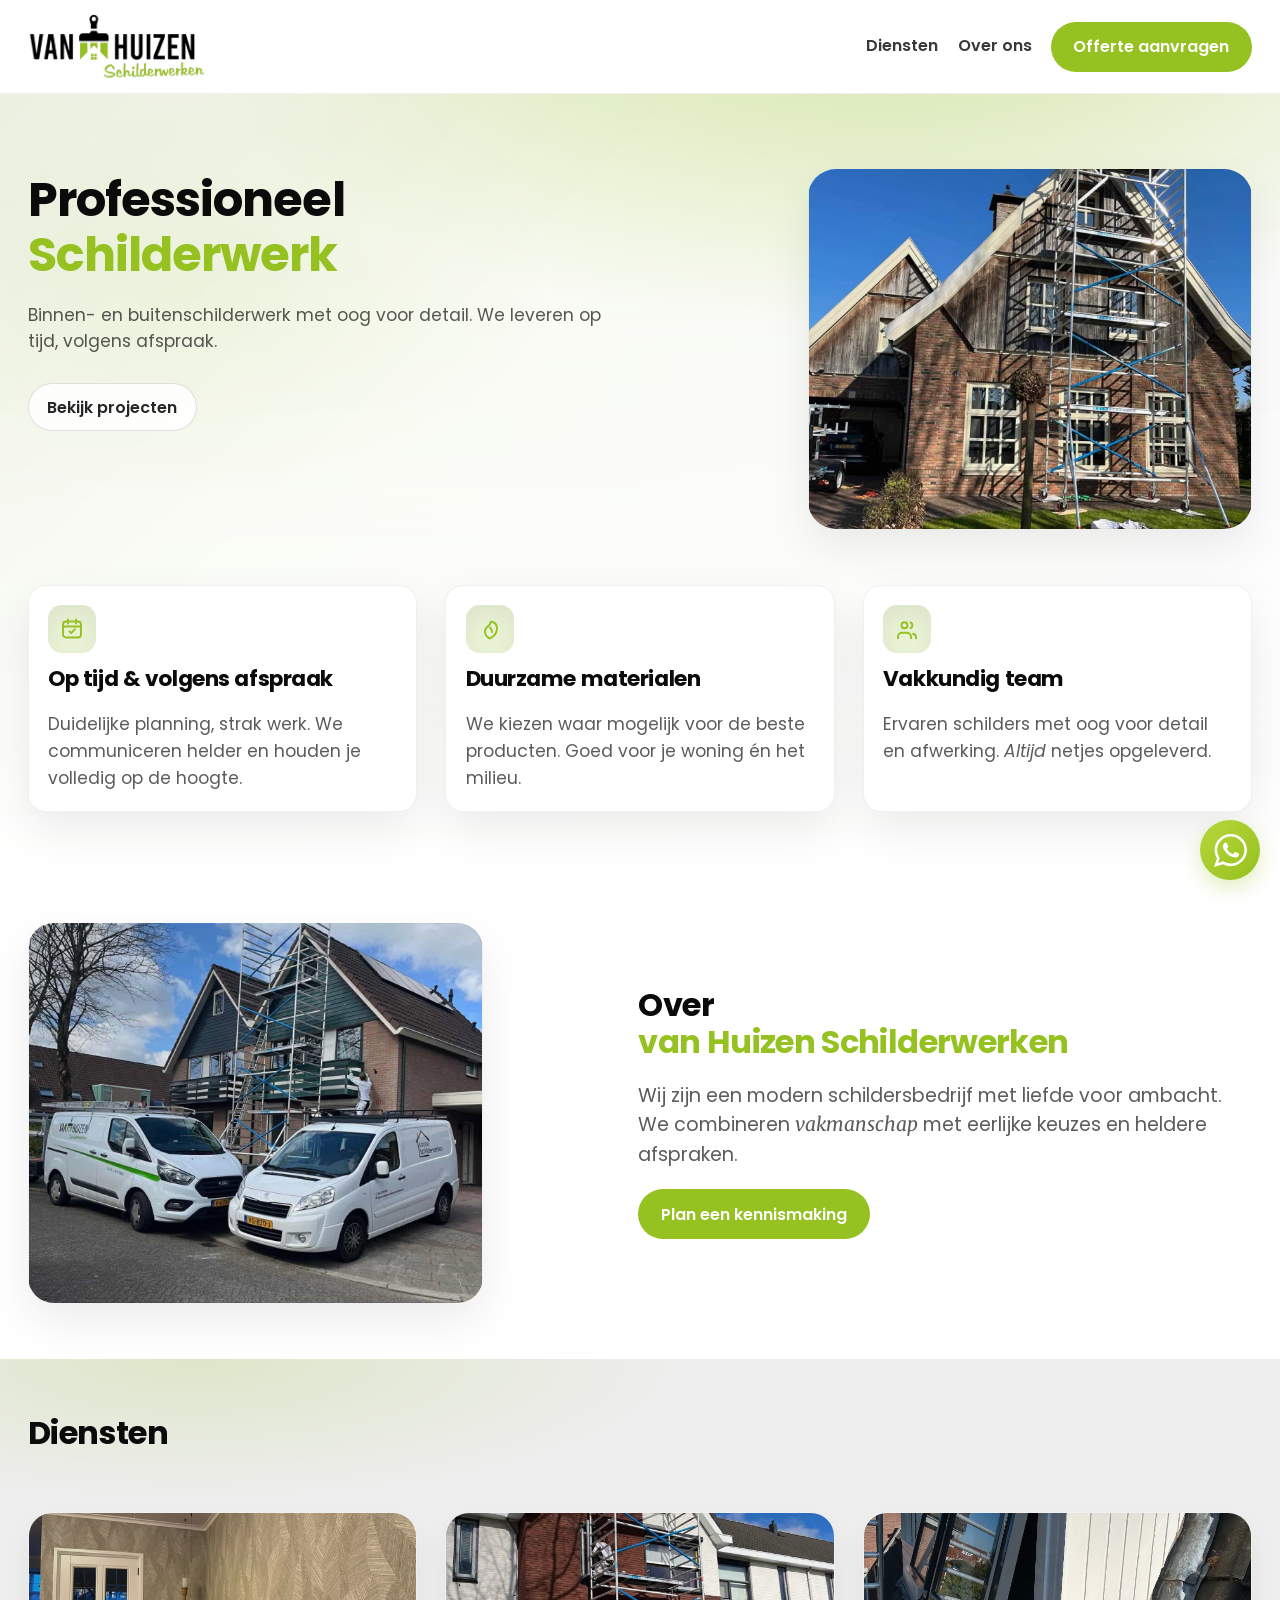
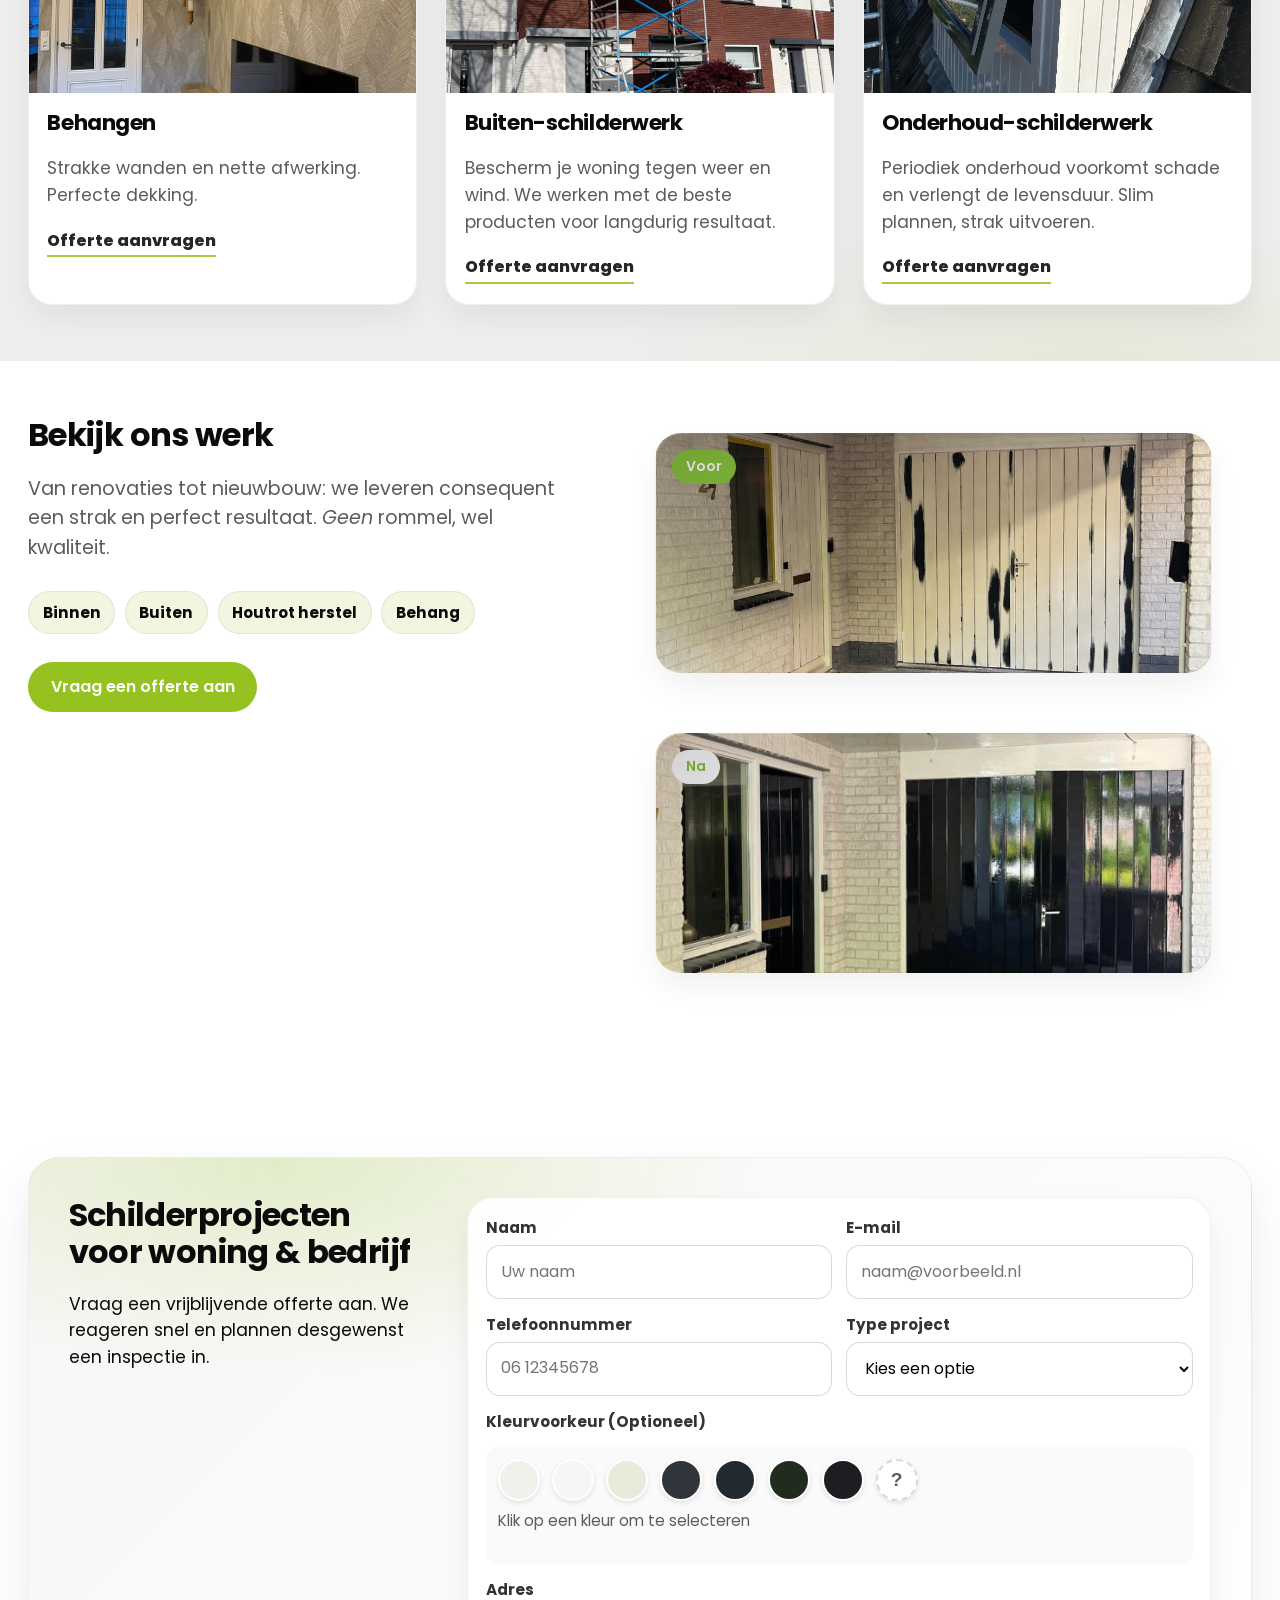
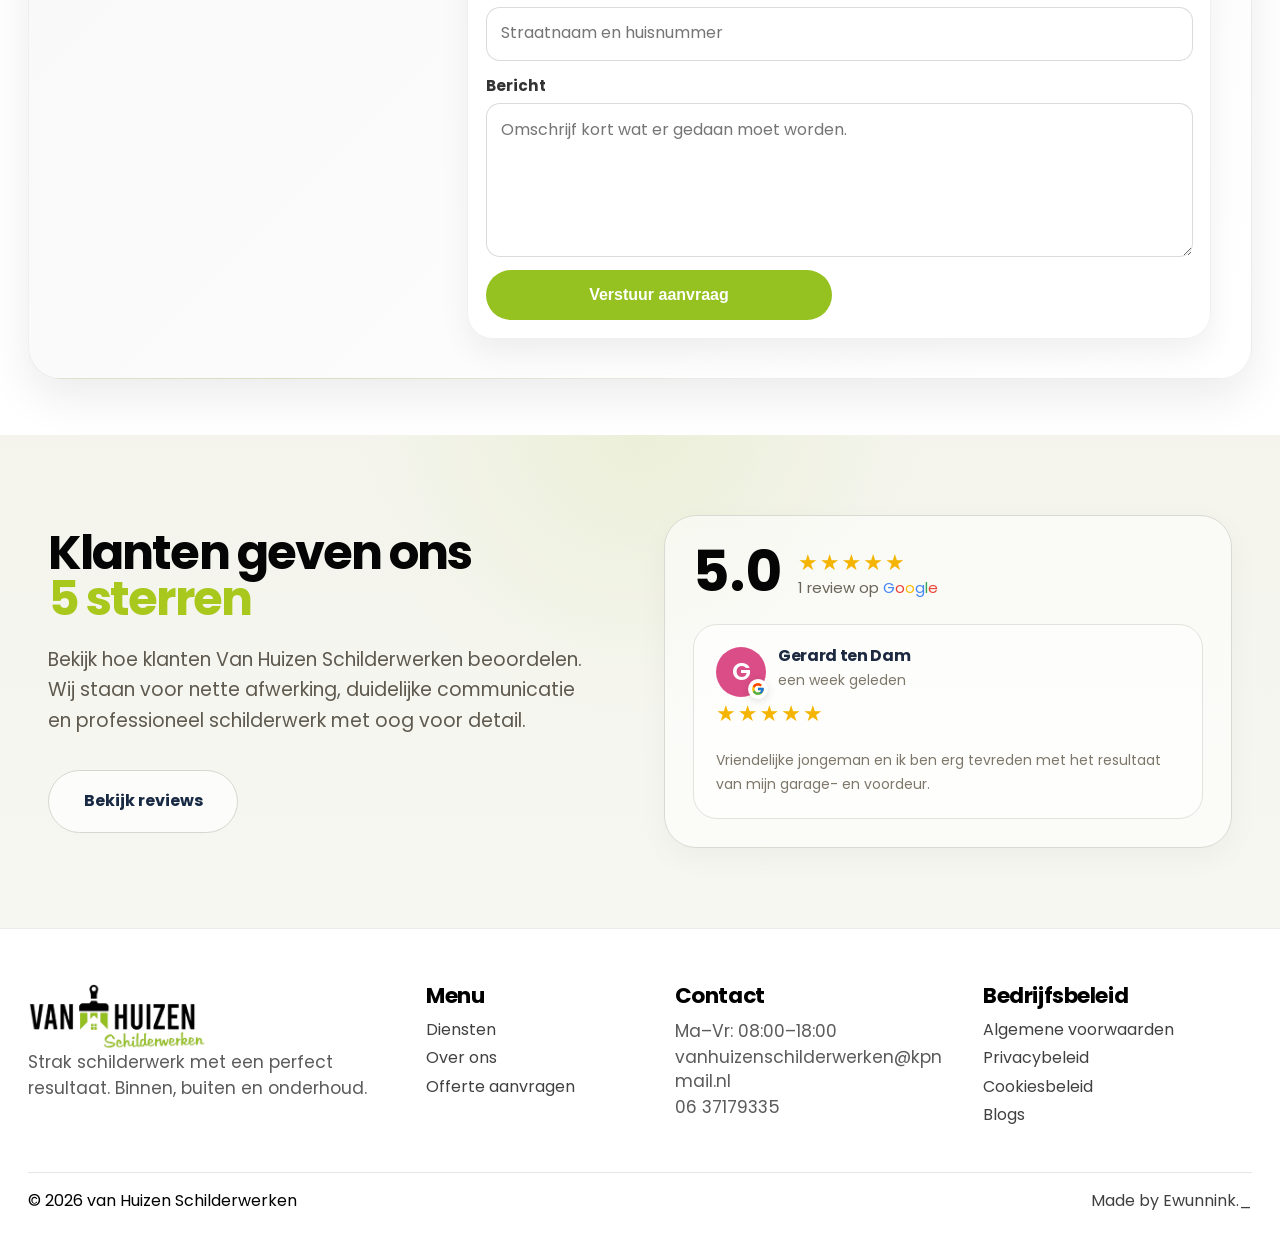
==== commit f24669a6: "Update index.html" ====
--- a/index.html
+++ b/index.html
@@ -1,571 +1 @@
-<!doctype html>
-<html lang="nl">
-<head>
-  <meta charset="utf-8">
-  <meta name="viewport" content="width=device-width, initial-scale=1">
-
-  <title>Schilderbedrijf Twente | Van Huizen Schilderwerken</title>
-  <meta name="description" content="Van Huizen Schilderwerken is hét schilderbedrijf in Twente voor binnen- en buitenschilderwerk, onderhoud, behangen en strak resultaat. Vraag vrijblijvend een offerte aan.">
-  <meta name="robots" content="index, follow">
-  <meta charset="utf-8" />
-  <meta name="viewport" content="width=device-width, initial-scale=1" />
-  <title>Schilderbedrijf Twente | van Huizen Schilderwerken</title>
-
-  <link rel="canonical" href="https://vanhuizenschilderwerken.nl/">
-
-  <meta name="google-site-verification" content="bvJwvPbjiTmtME2y1lWg0IawbcAVw1t3WvOmk6otl0c">
-
-  <link rel="icon" href="/favicon-vhs.png" type="image/png">
-  <meta name="description" content="van Huizen Schilderwerken is hét schilderbedrijf in Twente voor binnen- en buitenschilderwerk, onderhoud, behangen en strak resultaat. Vraag vrijblijvend een offerte aan." />
-<link rel="canonical" href="https://vanhuizenschilderwerken.nl/" />
-
-  <link rel="preconnect" href="https://fonts.googleapis.com">
-  <link rel="preconnect" href="https://fonts.gstatic.com" crossorigin>
-  <link href="https://fonts.googleapis.com/css2?family=Merriweather:ital,wght@0,400;0,700;1,400;1,700&family=Poppins:wght@300;400;500;600;700&display=swap" rel="stylesheet">
-  <link href="https://fonts.googleapis.com/css2?family=Kalam:wght@700&display=swap" rel="stylesheet">
-  <link rel="stylesheet" href="styles.css" />
-
-<script type="application/ld+json">
-{
- "@context": "https://schema.org",
- "@type": "PaintingContractor",
- "name": "Van Huizen Schilderwerken",
- "image": "https://vanhuizenschilderwerken.nl/Logo van Huizen schilderwerken.png",
- "url": "https://vanhuizenschilderwerken.nl",
- "telephone": "+31637179335",
- "areaServed": {
-   "@type": "Place",
-   "name": "Twente"
- },
- "address": {
-   "@type": "PostalAddress",
-   "addressLocality": "Twente",
-   "addressCountry": "NL"
- }
-}
-</script>
-  
-  <link href="https://fonts.googleapis.com/css2?family=Merriweather:ital,wght@0,400;0,700;1,400;1,700&family=Poppins:wght@300;400;500;600;700&family=Kalam:wght@700&display=swap" rel="stylesheet">
-
-  <link rel="stylesheet" href="/styles.css">
-
-  <script type="application/ld+json">
-  {
-    "@context": "https://schema.org",
-    "@type": "PaintingContractor",
-    "name": "Van Huizen Schilderwerken",
-    "image": "https://vanhuizenschilderwerken.nl/logo-van-huizen-schilderwerken.png",
-    "url": "https://vanhuizenschilderwerken.nl/",
-    "telephone": "+31637179335",
-    "email": "vanhuizenschilderwerken@kpnmail.nl",
-    "areaServed": {
-      "@type": "Place",
-      "name": "Twente"
-    },
-    "address": {
-      "@type": "PostalAddress",
-      "addressLocality": "Twente",
-      "addressCountry": "NL"
-    },
-    "sameAs": [
-      "https://www.google.com/search?q=van+Huizen+schilderwerken+Reviews"
-    ]
-  }
-  </script>
-</head>
-
-<body>
-  <a class="skip-link" href="#main">Direct naar inhoud</a>
-
-<header class="site-header">
-  <div class="container header-inner">
-    <a class="brand" href="/" aria-label="van Huizen schilderwerken - Home">
-      <img class="brand-logo" src="Logo van Huizen schilderwerken.png" alt="van Huizen schilderwerken logo">
-    </a>
-
-    <nav class="nav" aria-label="Hoofdnavigatie">
-      <button class="nav-toggle" type="button" aria-expanded="false" aria-controls="navMenu">
-        <span class="nav-toggle-lines" aria-hidden="true"></span>
-        <span class="sr-only">Menu</span>
-      </button>
-
-      <div id="navMenu" class="nav-menu">
-        <a href="/diensten">Diensten</a>
-        <a href="/over-ons">Over ons</a>
-        <a href="/offerte-aanvragen" class="btn btn-primary">Offerte aanvragen</a>
-      </div>
-    </nav>
-  </div>
-</header>
-  <header class="site-header">
-    <div class="container header-inner">
-      <a class="brand" href="/" aria-label="Van Huizen Schilderwerken - Home">
-        <img class="brand-logo" src="/logo-van-huizen-schilderwerken.png" alt="Van Huizen Schilderwerken logo">
-      </a>
-
-      <nav class="nav" aria-label="Hoofdnavigatie">
-        <button class="nav-toggle" type="button" aria-expanded="false" aria-controls="navMenu">
-          <span class="nav-toggle-lines" aria-hidden="true"></span>
-          <span class="sr-only">Menu</span>
-        </button>
-
-        <div id="navMenu" class="nav-menu">
-          <a href="/diensten/">Diensten</a>
-          <a href="/over-ons/">Over ons</a>
-          <a href="/offerte-aanvragen/" class="btn btn-primary">Offerte aanvragen</a>
-        </div>
-      </nav>
-    </div>
-  </header>
-
-  <main id="main">
-    <section id="top" class="hero">
-@@ -69,12 +77,10 @@
-
-      <div class="container hero-grid">
-        <div class="hero-copy reveal">
-
-          
-          <h1>
-              Professioneel<br>
-                <span class="logo-script">Schilderwerk</span>
-                   </h1>
-            Professioneel<br>
-            <span class="logo-script">Schilderwerk</span>
-          </h1>
-
-          <p class="lead">
-            Binnen- en buitenschilderwerk met oog voor detail. We leveren op tijd, volgens afspraak.
-@@ -90,46 +96,25 @@ <h1>
-        </div>
-      </div>
-
-<div class="container usp-row">
-      <div class="container usp-row">
-        <article class="usp-card reveal">
-          <div class="usp-icon usp-icon--afspraak" aria-hidden="true">
-            <svg viewBox="0 0 24 24" fill="none" stroke="currentColor" stroke-width="1.9" stroke-linecap="round" stroke-linejoin="round">
-              <rect x="3" y="5" width="18" height="16" rx="3"></rect>
-              <path d="M8 3v4"></path>
-              <path d="M16 3v4"></path>
-              <path d="M3 10h18"></path>
-              <path d="M9.5 15l1.7 1.7 3.8-4"></path>
-            </svg>
-          </div>
-          <h3>Op tijd & volgens afspraak</h3>
-          <div class="usp-icon usp-icon--afspraak" aria-hidden="true"></div>
-          <h2>Op tijd & volgens afspraak</h2>
-          <p>Duidelijke planning, strak werk. We communiceren helder en houden je volledig op de hoogte.</p>
-        </article>
-
-        <article class="usp-card reveal">
-          <div class="usp-icon usp-icon--duurzaam" aria-hidden="true">
-            <svg viewBox="0 0 24 24" fill="none" stroke="currentColor" stroke-width="1.9" stroke-linecap="round" stroke-linejoin="round">
-              <path d="M12 21c4.5-2.5 7-6.1 7-10.3C19 7 16.5 4.6 13 4c-.4 2.1-1.5 3.7-3.3 5C8 10.2 7 11.9 7 14c0 3.6 2.3 5.9 5 7z"></path>
-              <path d="M12 10c1.4 1.4 2 2.8 2 4.5"></path>
-            </svg>
-          </div>
-          <h3>Duurzame materialen</h3>
-          <div class="usp-icon usp-icon--duurzaam" aria-hidden="true"></div>
-          <h2>Duurzame materialen</h2>
-          <p>We kiezen waar mogelijk voor de beste producten. Goed voor je woning én het milieu.</p>
-        </article>
-
-        <article class="usp-card reveal">
-          <div class="usp-icon usp-icon--team" aria-hidden="true">
-            <svg viewBox="0 0 24 24" fill="none" stroke="currentColor" stroke-width="1.9" stroke-linecap="round" stroke-linejoin="round">
-              <path d="M16 21v-1.5a4 4 0 0 0-4-4H7a4 4 0 0 0-4 4V21"></path>
-              <circle cx="9.5" cy="8" r="3"></circle>
-              <path d="M21 21v-1a3.5 3.5 0 0 0-3-3.5"></path>
-              <path d="M15.5 5.2a3 3 0 0 1 0 5.6"></path>
-            </svg>
-          </div>
-          <h3>Vakkundig team</h3>
-          <div class="usp-icon usp-icon--team" aria-hidden="true"></div>
-          <h2>Vakkundig team</h2>
-          <p>Ervaren schilders met oog voor detail en afwerking. <em>Altijd</em> netjes opgeleverd.</p>
-        </article>
-      </div>
-      
-    </section>
-
-    <section id="over-ons" class="section">
-@@ -139,14 +124,14 @@ <h3>Vakkundig team</h3>
-        </div>
-
-        <div class="about-copy reveal">
-          <h2>Over <br><span class="logo-script">van Huizen Schilderwerken</span></h2>
-          <h2>Over <br><span class="logo-script">Van Huizen Schilderwerken</span></h2>
-          <p class="section-lead">
-            Wij zijn een modern schildersbedrijf met liefde voor ambacht.
-            We combineren <span class="serif-italic">vakmanschap</span> met eerlijke keuzes en heldere afspraken.
-          </p>
-
-          <div class="about-actions">
-            <a class="btn btn-primary" href="#contact">Plan een kennismaking</a>
-            <a class="btn btn-primary" href="/offerte-aanvragen/">Plan een kennismaking</a>
-          </div>
-        </div>
-      </div>
-@@ -164,25 +149,25 @@ <h2>Diensten</h2>
-            <div class="service-body">
-              <h3>Behangen</h3>
-              <p>Strakke wanden en nette afwerking. Perfecte dekking.</p>
-              <a class="link" href="#contact">Offerte aanvragen</a>
-              <a class="link" href="/offerte-aanvragen/">Offerte aanvragen</a>
-            </div>
-          </article>
-
-          <article class="service-card reveal">
-            <div class="service-media service-media--2" aria-hidden="true"></div>
-            <div class="service-body">
-              <h3>Buiten-schilderwerk</h3>
-              <p>Bescherm je woning tegen weer en wind. We werken met de beste producten voor langdurig resultaat.</p>
-              <a class="link" href="#contact">Offerte aanvragen</a>
-              <h3>Buitenschilderwerk</h3>
-              <p>Bescherm je woning tegen weer en wind. We werken met goede producten voor langdurig resultaat.</p>
-              <a class="link" href="/offerte-aanvragen/">Offerte aanvragen</a>
-            </div>
-          </article>
-
-          <article class="service-card reveal">
-            <div class="service-media service-media--3" aria-hidden="true"></div>
-            <div class="service-body">
-              <h3>Onderhoud-schilderwerk</h3>
-              <h3>Onderhoudsschilderwerk</h3>
-              <p>Periodiek onderhoud voorkomt schade en verlengt de levensduur. Slim plannen, strak uitvoeren.</p>
-              <a class="link" href="#contact">Offerte aanvragen</a>
-              <a class="link" href="/offerte-aanvragen/">Offerte aanvragen</a>
-            </div>
-          </article>
-        </div>
-@@ -194,7 +179,7 @@ <h3>Onderhoud-schilderwerk</h3>
-        <div class="projects-copy reveal">
-          <h2>Bekijk ons werk</h2>
-          <p class="section-lead">
-            Van renovaties tot nieuwbouw: we leveren consequent een strak en perfect resultaat. <em>Geen</em> rommel, wel kwaliteit.
-            Van renovaties tot nieuwbouw: we leveren consequent een strak en perfect resultaat.
-          </p>
-
-          <div class="pill-row">
-@@ -204,7 +189,7 @@ <h2>Bekijk ons werk</h2>
-            <span class="pill">Behang</span>
-          </div>
-
-          <a class="btn btn-primary" href="#contact">Vraag een offerte aan</a>
-          <a class="btn btn-primary" href="/offerte-aanvragen/">Vraag een offerte aan</a>
-        </div>
-
-        <div class="projects-gallery reveal" aria-label="Projecten galerij">
-@@ -226,64 +211,50 @@ <h2>Schilderprojecten voor woning & bedrijf</h2>
-            <p>Vraag een vrijblijvende offerte aan. We reageren snel en plannen desgewenst een inspectie in.</p>
-          </div>
-
-          <form class="form" autocomplete="on">
-          <form class="form" action="/offerte-versturen/" method="post" autocomplete="on">
-            <div class="field">
-              <label for="naam">Naam</label>
-              <input id="naam" name="naam" type="text" placeholder="Uw naam" required />
-              <input id="naam" name="naam" type="text" placeholder="Uw naam" required>
-            </div>
-
-            <div class="field">
-              <label for="email">E-mail</label>
-              <input id="email" name="email" type="email" placeholder="naam@voorbeeld.nl" required />
-              <input id="email" name="email" type="email" placeholder="naam@voorbeeld.nl" required>
-            </div>
-
-            <div class="field">
-              <label for="telefoon">Telefoonnummer</label>
-              <input id="telefoon" name="telefoon" type="tel" placeholder="06 12345678" required />
-              <input id="telefoon" name="telefoon" type="tel" placeholder="06 12345678" required>
-            </div>
-
-            <div class="field">
-  <label for="dienst">Type project</label>
-  <select id="dienst" name="dienst" required>
-    <option value="" disabled selected>Kies een optie</option>
-    <option>Binnen schilderwerk</option>
-    <option>Buiten schilderwerk</option>
-    <option>Onderhoud schilderwerk</option>
-    <option>Glaszetten</option>
-    <option>Houtrotreparatie</option>
-    <option>Sauswerk</option>
-    <option>Behangen</option>
-    <option>Herstelwerk</option>
-    <option>Spuitwerk</option>
-    <option>Overig</option>
-  </select>
-</div>
-
-<div class="field field--full">
-  <label>Kleurvoorkeur (Optioneel)</label>
-  <div class="color-swatch-container">
-    <input type="hidden" name="gekozen_ral_kleur" id="selected-ral" value="Nog geen keuze">
-    
-    <div class="swatches">
-      <button type="button" class="swatch" data-name="RAL 9010 (Zuiver wit)" title="RAL 9010" style="background-color: #F1F0EA;"></button>
-      <button type="button" class="swatch" data-name="RAL 9016 (Verkeerswit)" title="RAL 9016" style="background-color: #F6F6F6;"></button>
-      <button type="button" class="swatch" data-name="RAL 9001 (Crèmewit)" title="RAL 9001" style="background-color: #E7EBDA;"></button>
-      <button type="button" class="swatch" data-name="RAL 7016 (Antraciet)" title="RAL 7016" style="background-color: #2F353B;"></button>
-      <button type="button" class="swatch" data-name="RAL 7021 (Zwartgrijs)" title="RAL 7021" style="background-color: #202A30;"></button>
-      <button type="button" class="swatch" data-name="RAL 6009 (Dennengroen)" title="RAL 6009" style="background-color: #212C1F;"></button>
-      <button type="button" class="swatch" data-name="RAL 9005 (Gitzwart)" title="RAL 9005" style="background-color: #1D1E22;"></button>
-      <button type="button" class="swatch-other" id="btn-custom-color" title="Andere kleur">?</button>
-    </div>
-    <p id="color-display-name" class="fineprint">Klik op een kleur om te selecteren</p>
-    
-    <input type="text" id="custom-color-input" name="andere_kleur" placeholder="Voer RAL code of kleurnaam in..." style="display:none; margin-top: 10px; width: 100%; padding: 0.8rem; border-radius: 8px; border: 1px solid rgba(0,0,0,0.1);">
-  </div>
-</div>
-              <label for="dienst">Type project</label>
-              <select id="dienst" name="dienst" required>
-                <option value="" disabled selected>Kies een optie</option>
-                <option>Binnen schilderwerk</option>
-                <option>Buiten schilderwerk</option>
-                <option>Onderhoud schilderwerk</option>
-                <option>Glaszetten</option>
-                <option>Houtrotreparatie</option>
-                <option>Sauswerk</option>
-                <option>Behangen</option>
-                <option>Herstelwerk</option>
-                <option>Spuitwerk</option>
-                <option>Overig</option>
-              </select>
-            </div>
-
-            <div class="field field--full">
-              <label>Kleurvoorkeur (optioneel)</label>
-              <input type="hidden" name="gekozen_ral_kleur" id="selected-ral" value="Nog geen keuze">
-              <p id="color-display-name" class="fineprint">Klik op een kleur om te selecteren</p>
-              <input type="text" id="custom-color-input" name="andere_kleur" placeholder="Voer RAL-code of kleurnaam in..." style="display:none; margin-top: 10px; width: 100%; padding: 0.8rem; border-radius: 8px; border: 1px solid rgba(0,0,0,0.1);">
-            </div>
-
-<div class="field field--full">
-  <label for="adres">Adres</label>
-  <input id="adres" name="adres" type="text" placeholder="Straatnaam en huisnummer" />
-</div>
-            <div class="field field--full">
-              <label for="adres">Adres</label>
-              <input id="adres" name="adres" type="text" placeholder="Straatnaam en huisnummer">
-            </div>
-
-            <div class="field field--full">
-              <label for="bericht">Bericht</label>
-@@ -296,96 +267,40 @@ <h2>Schilderprojecten voor woning & bedrijf</h2>
-      </div>
-    </section>
-
-<section class="reviews-section" id="reviews">
-  <div class="container reviews-container">
-    <div class="reviews-left">
-
-      <h1 class="reviews-title">
-        Klanten geven ons
-        <span>5 sterren</span>
-      </h1>
-
-      <p class="reviews-description">
-        Bekijk hoe klanten Van Huizen Schilderwerken beoordelen. Wij staan voor
-        nette afwerking, duidelijke communicatie en professioneel schilderwerk
-        met oog voor detail.
-      </p>
-
-      <a
-        href="https://www.google.com/search?q=van+Huizen+schilderwerken+Reviews&tbm=lcl"
-        target="_blank"
-        rel="noopener noreferrer"
-        class="reviews-button"
-      >
-        Bekijk reviews
-      </a>
-    </div>
-    <section class="reviews-section" id="reviews">
-      <div class="container reviews-container">
-        <div class="reviews-left">
-          <h2 class="reviews-title">
-            Klanten geven ons
-            <span>5 sterren</span>
-          </h2>
-
-    <div class="reviews-right">
-      <div class="reviews-card">
-        <div class="reviews-score-row">
-          <div class="reviews-score">5.0</div>
-
-          <div class="reviews-score-info">
-            <div class="reviews-stars">★★★★★</div>
-            <div class="reviews-google-text">
-              1 review op
-              <span class="google-word">
-                <span class="g-blue">G</span><span class="g-red">o</span><span class="g-yellow">o</span><span class="g-blue">g</span><span class="g-green">l</span><span class="g-red">e</span>
-              </span>
-            </div>
-          </div>
-        </div>
-
-          <div class="mini-card">
-            <div class="review-person">
-              <div class="avatar-wrap">
-                <div class="avatar">G</div>
-                <div class="google-badge">
-                  <svg viewBox="0 0 48 48" width="14" height="14" aria-hidden="true">
-                    <path fill="#FFC107" d="M43.6 20.5H42V20H24v8h11.3C33.7 32.7 29.3 36 24 36c-6.6 0-12-5.4-12-12S17.4 12 24 12c3 0 5.8 1.1 7.9 3l5.7-5.7C34.1 6.1 29.3 4 24 4 12.9 4 4 12.9 4 24s8.9 20 20 20 20-8.9 20-20c0-1.3-.1-2.3-.4-3.5z"/>
-                    <path fill="#FF3D00" d="M6.3 14.7l6.6 4.8C14.7 15.1 18.9 12 24 12c3 0 5.8 1.1 7.9 3l5.7-5.7C34.1 6.1 29.3 4 24 4c-7.7 0-14.3 4.3-17.7 10.7z"/>
-                    <path fill="#4CAF50" d="M24 44c5.2 0 10-2 13.5-5.2l-6.2-5.2C29.3 35.1 26.8 36 24 36c-5.3 0-9.7-3.3-11.3-8l-6.5 5C9.5 39.5 16.2 44 24 44z"/>
-                    <path fill="#1976D2" d="M43.6 20.5H42V20H24v8h11.3c-1.1 3.1-3.3 5.5-6 7l6.2 5.2C39 36.9 44 31 44 24c0-1.3-.1-2.3-.4-3.5z"/>
-                  </svg>
-                </div>
-              </div>
-
-              <div>
-                <h3>Gerard ten Dam</h3>
-                <p>een week geleden</p>
-              </div>
-            </div>
-
-            <div class="mini-stars">★★★★★</div>
-          <p class="reviews-description">
-            Bekijk hoe klanten Van Huizen Schilderwerken beoordelen. Wij staan voor nette afwerking, duidelijke communicatie en professioneel schilderwerk met oog voor detail.
-          </p>
-
-            <p class="review-text">
-              Vriendelijke jongeman en ik ben erg tevreden met het resultaat van
-              mijn garage- en voordeur.
-            </p>
-          </div>
-          <a href="https://www.google.com/search?q=van+Huizen+schilderwerken+Reviews&tbm=lcl" target="_blank" rel="noopener noreferrer" class="reviews-button">
-            Bekijk reviews
-          </a>
-        </div>
-      </div>
-    </div>
-  </div>
-</section>
-    
-    </section>
-  </main>
-
-   <footer class="footer">
-  <footer class="footer">
-    <div class="container footer-grid">
-      <div>
-        <a class="brand brand--footer" href="#top" aria-label="van Huizen schilderwerken">
-          <img class="brand-logo" src="Logo van Huizen schilderwerken.png" alt="van Huizen schilderwerken logo">
-        <a class="brand brand--footer" href="/" aria-label="Van Huizen Schilderwerken">
-          <img class="brand-logo" src="/logo-van-huizen-schilderwerken.png" alt="Van Huizen Schilderwerken logo">
-        </a>
-        <p class="muted">Strak schilderwerk met een perfect resultaat. Binnen, buiten en onderhoud.</p>
-      </div>
-
-      <div class="footer-col">
-        <h3>Menu</h3>
-        <a href="/diensten">Diensten</a>
-        <a href="/over-ons">Over ons</a>
-        <a href="/offerte-aanvragen">Offerte aanvragen</a>
-        <a href="/diensten/">Diensten</a>
-        <a href="/over-ons/">Over ons</a>
-        <a href="/offerte-aanvragen/">Offerte aanvragen</a>
-      </div>
-
-      <div class="footer-col">
-@@ -397,51 +312,33 @@ <h3>Contact</h3>
-
-      <div class="footer-col">
-        <h3>Bedrijfsbeleid</h3>
-        <a href="/algemene-voorwaarden">Algemene voorwaarden</a>
-        <a href="/privacybeleid">Privacybeleid</a>
-        <a href="/cookiesbeleid">Cookiesbeleid</a>
-        <a href="/blog-twente">Blogs</a>
-        <a href="/algemene-voorwaarden/">Algemene voorwaarden</a>
-        <a href="/privacybeleid/">Privacybeleid</a>
-        <a href="/cookiesbeleid/">Cookiesbeleid</a>
-        <a href="/blog-twente/">Blogs</a>
-      </div>
-    </div>
-
-    <div class="container footer-bottom">
-  <span>© <span id="year"></span> van Huizen Schilderwerken</span>
-
-  <a 
-    href="https://www.instagram.com/ewunnink._/" 
-    target="_blank" 
-    rel="noopener noreferrer"
-    class="made-by"
-  >
-    Made by Ewunnink._
-  </a>
-</div>
-      <span>© <span id="year"></span> Van Huizen Schilderwerken</span>
-
-      <a href="https://www.instagram.com/ewunnink._/" target="_blank" rel="noopener noreferrer" class="made-by">
-        Made by Ewunnink._
-      </a>
-    </div>
-  </footer>
-
-  <div class="whatsapp-wrapper">
-    <button
-      id="huizen-whatsapp-button"
-      class="whatsapp-button"
-      aria-label="Open WhatsApp chat"
-      type="button"
-    >
-      <svg xmlns="http://www.w3.org/2000/svg" width="33" height="33" viewBox="0 0 24 24" fill="white" aria-hidden="true">
-        <path d="M24 11.7c0 6.45-5.27 11.68-11.78 11.68-2.07 0-4-.53-5.7-1.45L0 24l2.13-6.27a11.57 11.57 0 0 1-1.7-6.04C.44 5.23 5.72 0 12.23 0 18.72 0 24 5.23 24 11.7M12.22 1.85c-5.46 0-9.9 4.41-9.9 9.83 0 2.15.7 4.14 1.88 5.76L2.96 21.1l3.8-1.2a9.9 9.9 0 0 0 5.46 1.62c5.46 0 9.9-4.4 9.9-9.83a9.88 9.88 0 0 0-9.9-9.83m5.95 12.52c-.08-.12-.27-.19-.56-.33-.28-.14-1.7-.84-1.97-.93-.26-.1-.46-.15-.65.14-.2.29-.75.93-.91 1.12-.17.2-.34.22-.63.08-.29-.15-1.22-.45-2.32-1.43a8.64 8.64 0 0 1-1.6-1.98c-.18-.29-.03-.44.12-.58.13-.13.29-.34.43-.5.15-.17.2-.3.29-.48.1-.2.05-.36-.02-.5-.08-.15-.65-1.56-.9-2.13-.24-.58-.48-.48-.64-.48-.17 0-.37-.03-.56-.03-.2 0-.5.08-.77.36-.26.29-1 .98-1 2.4 0 1.4 1.03 2.76 1.17 2.96.14.19 2 3.17 4.93 4.32 2.94 1.15 2.94.77 3.47.72.53-.05 1.7-.7 1.95-1.36.24-.67.24-1.25.17-1.37"></path>
-      </svg>
-    <button id="huizen-whatsapp-button" class="whatsapp-button" aria-label="Open WhatsApp chat" type="button">
-      WhatsApp
-    </button>
-
-    <div id="huizen-whatsapp-chat" class="whatsapp-chat" role="dialog" aria-modal="true" aria-labelledby="huizen-whatsapp-title">
-      <div class="whatsapp-chat-header">
-        <img
-          src="Logo van Huizen schilderwerken.png"
-          width="60"
-          height="60"
-          alt="van Huizen schilderwerken logo"
-        >
-        <img src="/logo-van-huizen-schilderwerken.png" width="60" height="60" alt="Van Huizen Schilderwerken logo">
-
-        <div class="whatsapp-chat-header-text">
-          <h3 id="huizen-whatsapp-title">van Huizen schilderwerken</h3>
-          <h3 id="huizen-whatsapp-title">Van Huizen Schilderwerken</h3>
-          <p>De snelste manier om contact met ons op te nemen</p>
-        </div>
-
-@@ -453,31 +350,12 @@ <h3 id="huizen-whatsapp-title">van Huizen schilderwerken</h3>
-      </div>
-
-      <div class="whatsapp-chat-footer">
-        <input
-          id="huizen-chat-input"
-          type="text"
-          placeholder="Typ een bericht..."
-          aria-label="Typ een WhatsApp bericht"
-        >
-        <button id="huizen-chat-send" class="whatsapp-send-button" type="button" aria-label="Versturen">
-          <svg xmlns="http://www.w3.org/2000/svg"
-          width="20"
-          height="20"
-          viewBox="0 0 24 24"
-          fill="none"
-          stroke="currentColor"
-          stroke-width="2"
-          stroke-linecap="round"
-          stroke-linejoin="round">
-            <line x1="22" y1="2" x2="11" y2="13"></line>
-            <polygon points="22 2 15 22 11 13 2 9 22 2"></polygon>
-          </svg>
-        </button>
-        <input id="huizen-chat-input" type="text" placeholder="Typ een bericht..." aria-label="Typ een WhatsApp bericht">
-        <button id="huizen-chat-send" class="whatsapp-send-button" type="button" aria-label="Versturen">Verstuur</button>
-      </div>
-    </div>
-  </div>
-
-  <script src="script.js"></script>
-
-  <script src="/script.js"></script>
-</body>
-</html>
+<!doctype html> <html lang="nl"> <head> <meta name="robots" content="index, follow"> <meta charset="utf-8" /> <meta name="viewport" content="width=device-width, initial-scale=1" /> <title>Schilderbedrijf Twente | van Huizen Schilderwerken</title> <meta name="google-site-verification" content="bvJwvPbjiTmtME2y1lWg0IawbcAVw1t3WvOmk6otl0c"> <link rel="icon" href="/favicon-vhs.png" type="image/png"> <meta name="description" content="van Huizen Schilderwerken is hét schilderbedrijf in Twente voor binnen- en buitenschilderwerk, onderhoud, behangen en strak resultaat. Vraag vrijblijvend een offerte aan." /> <link rel="canonical" href="https://vanhuizenschilderwerken.nl/" /> <link rel="preconnect" href="https://fonts.googleapis.com"> <link rel="preconnect" href="https://fonts.gstatic.com" crossorigin> <link href="https://fonts.googleapis.com/css2?family=Merriweather:ital,wght@0,400;0,700;1,400;1,700&family=Poppins:wght@300;400;500;600;700&display=swap" rel="stylesheet"> <link href="https://fonts.googleapis.com/css2?family=Kalam:wght@700&display=swap" rel="stylesheet"> <link rel="stylesheet" href="styles.css" /> <script type="application/ld+json"> { "@context": "https://schema.org", "@type": "PaintingContractor", "name": "Van Huizen Schilderwerken", "image": "https://vanhuizenschilderwerken.nl/Logo van Huizen schilderwerken.png", "url": "https://vanhuizenschilderwerken.nl", "telephone": "+31637179335", "areaServed": { "@type": "Place", "name": "Twente" }, "address": { "@type": "PostalAddress", "addressLocality": "Twente", "addressCountry": "NL" } } </script> </head> <body> <a class="skip-link" href="#main">Direct naar inhoud</a> <header class="site-header"> <div class="container header-inner"> <a class="brand" href="/" aria-label="van Huizen schilderwerken - Home"> <img class="brand-logo" src="Logo van Huizen schilderwerken.png" alt="van Huizen schilderwerken logo"> </a> <nav class="nav" aria-label="Hoofdnavigatie"> <button class="nav-toggle" type="button" aria-expanded="false" aria-controls="navMenu"> <span class="nav-toggle-lines" aria-hidden="true"></span> <span class="sr-only">Menu</span> </button> <div id="navMenu" class="nav-menu"> <a href="/diensten">Diensten</a> <a href="/over-ons">Over ons</a> <a href="/offerte-aanvragen" class="btn btn-primary">Offerte aanvragen</a> </div> </nav> </div> </header> <main id="main"> <section id="top" class="hero"> <div class="hero-bg" aria-hidden="true"> <div class="hero-bg-overlay"></div> </div> <div class="container hero-grid"> <div class="hero-copy reveal"> <h1> Professioneel<br> <span class="logo-script">Schilderwerk</span> </h1> <p class="lead"> Binnen- en buitenschilderwerk met oog voor detail. We leveren op tijd, volgens afspraak. </p> <div class="hero-actions"> <a class="btn btn-ghost" href="#projecten">Bekijk projecten</a> </div> </div> <div class="hero-panel reveal" aria-hidden="true"> <div class="hero-photo"></div> </div> </div> <div class="container usp-row"> <article class="usp-card reveal"> <div class="usp-icon usp-icon--afspraak" aria-hidden="true"> <svg viewBox="0 0 24 24" fill="none" stroke="currentColor" stroke-width="1.9" stroke-linecap="round" stroke-linejoin="round"> <rect x="3" y="5" width="18" height="16" rx="3"></rect> <path d="M8 3v4"></path> <path d="M16 3v4"></path> <path d="M3 10h18"></path> <path d="M9.5 15l1.7 1.7 3.8-4"></path> </svg> </div> <h3>Op tijd & volgens afspraak</h3> <p>Duidelijke planning, strak werk. We communiceren helder en houden je volledig op de hoogte.</p> </article> <article class="usp-card reveal"> <div class="usp-icon usp-icon--duurzaam" aria-hidden="true"> <svg viewBox="0 0 24 24" fill="none" stroke="currentColor" stroke-width="1.9" stroke-linecap="round" stroke-linejoin="round"> <path d="M12 21c4.5-2.5 7-6.1 7-10.3C19 7 16.5 4.6 13 4c-.4 2.1-1.5 3.7-3.3 5C8 10.2 7 11.9 7 14c0 3.6 2.3 5.9 5 7z"></path> <path d="M12 10c1.4 1.4 2 2.8 2 4.5"></path> </svg> </div> <h3>Duurzame materialen</h3> <p>We kiezen waar mogelijk voor de beste producten. Goed voor je woning én het milieu.</p> </article> <article class="usp-card reveal"> <div class="usp-icon usp-icon--team" aria-hidden="true"> <svg viewBox="0 0 24 24" fill="none" stroke="currentColor" stroke-width="1.9" stroke-linecap="round" stroke-linejoin="round"> <path d="M16 21v-1.5a4 4 0 0 0-4-4H7a4 4 0 0 0-4 4V21"></path> <circle cx="9.5" cy="8" r="3"></circle> <path d="M21 21v-1a3.5 3.5 0 0 0-3-3.5"></path> <path d="M15.5 5.2a3 3 0 0 1 0 5.6"></path> </svg> </div> <h3>Vakkundig team</h3> <p>Ervaren schilders met oog voor detail en afwerking. <em>Altijd</em> netjes opgeleverd.</p> </article> </div> </section> <section id="over-ons" class="section"> <div class="container about-grid"> <div class="about-media reveal" aria-hidden="true"> <div class="media-card media-card--tall"></div> </div> <div class="about-copy reveal"> <h2>Over <br><span class="logo-script">van Huizen Schilderwerken</span></h2> <p class="section-lead"> Wij zijn een modern schildersbedrijf met liefde voor ambacht. We combineren <span class="serif-italic">vakmanschap</span> met eerlijke keuzes en heldere afspraken. </p> <div class="about-actions"> <a class="btn btn-primary" href="#contact">Plan een kennismaking</a> </div> </div> </div> </section> <section id="diensten" class="section section-soft"> <div class="container"> <div class="section-head reveal"> <h2>Diensten</h2> </div> <div class="cards-3"> <article class="service-card reveal"> <div class="service-media service-media--1" aria-hidden="true"></div> <div class="service-body"> <h3>Behangen</h3> <p>Strakke wanden en nette afwerking. Perfecte dekking.</p> <a class="link" href="#contact">Offerte aanvragen</a> </div> </article> <article class="service-card reveal"> <div class="service-media service-media--2" aria-hidden="true"></div> <div class="service-body"> <h3>Buiten-schilderwerk</h3> <p>Bescherm je woning tegen weer en wind. We werken met de beste producten voor langdurig resultaat.</p> <a class="link" href="#contact">Offerte aanvragen</a> </div> </article> <article class="service-card reveal"> <div class="service-media service-media--3" aria-hidden="true"></div> <div class="service-body"> <h3>Onderhoud-schilderwerk</h3> <p>Periodiek onderhoud voorkomt schade en verlengt de levensduur. Slim plannen, strak uitvoeren.</p> <a class="link" href="#contact">Offerte aanvragen</a> </div> </article> </div> </div> </section> <section id="projecten" class="section"> <div class="container projects-grid"> <div class="projects-copy reveal"> <h2>Bekijk ons werk</h2> <p class="section-lead"> Van renovaties tot nieuwbouw: we leveren consequent een strak en perfect resultaat. <em>Geen</em> rommel, wel kwaliteit. </p> <div class="pill-row"> <span class="pill">Binnen</span> <span class="pill">Buiten</span> <span class="pill">Houtrot herstel</span> <span class="pill">Behang</span> </div> <a class="btn btn-primary" href="#contact">Vraag een offerte aan</a> </div> <div class="projects-gallery reveal" aria-label="Projecten galerij"> <figure class="project-tile project-tile--c" role="img" aria-label="Voor schilderwerk"> <span class="project-label">Voor</span> </figure> <figure class="project-tile project-tile--d" role="img" aria-label="Na schilderwerk"> <span class="project-label project-label--after">Na</span> </figure> </div> </div> </section> <section class="section"> <div class="container"> <div id="contact" class="big-cta reveal"> <div class="big-cta-copy"> <h2>Schilderprojecten voor woning & bedrijf</h2> <p>Vraag een vrijblijvende offerte aan. We reageren snel en plannen desgewenst een inspectie in.</p> </div> <form class="form" autocomplete="on"> <div class="field"> <label for="naam">Naam</label> <input id="naam" name="naam" type="text" placeholder="Uw naam" required /> </div> <div class="field"> <label for="email">E-mail</label> <input id="email" name="email" type="email" placeholder="naam@voorbeeld.nl" required /> </div> <div class="field"> <label for="telefoon">Telefoonnummer</label> <input id="telefoon" name="telefoon" type="tel" placeholder="06 12345678" required /> </div> <div class="field"> <label for="dienst">Type project</label> <select id="dienst" name="dienst" required> <option value="" disabled selected>Kies een optie</option> <option>Binnen schilderwerk</option> <option>Buiten schilderwerk</option> <option>Onderhoud schilderwerk</option> <option>Glaszetten</option> <option>Houtrotreparatie</option> <option>Sauswerk</option> <option>Behangen</option> <option>Herstelwerk</option> <option>Spuitwerk</option> <option>Overig</option> </select> </div> <div class="field field--full"> <label>Kleurvoorkeur (Optioneel)</label> <div class="color-swatch-container"> <input type="hidden" name="gekozen_ral_kleur" id="selected-ral" value="Nog geen keuze"> <div class="swatches"> <button type="button" class="swatch" data-name="RAL 9010 (Zuiver wit)" title="RAL 9010" style="background-color: #F1F0EA;"></button> <button type="button" class="swatch" data-name="RAL 9016 (Verkeerswit)" title="RAL 9016" style="background-color: #F6F6F6;"></button> <button type="button" class="swatch" data-name="RAL 9001 (Crèmewit)" title="RAL 9001" style="background-color: #E7EBDA;"></button> <button type="button" class="swatch" data-name="RAL 7016 (Antraciet)" title="RAL 7016" style="background-color: #2F353B;"></button> <button type="button" class="swatch" data-name="RAL 7021 (Zwartgrijs)" title="RAL 7021" style="background-color: #202A30;"></button> <button type="button" class="swatch" data-name="RAL 6009 (Dennengroen)" title="RAL 6009" style="background-color: #212C1F;"></button> <button type="button" class="swatch" data-name="RAL 9005 (Gitzwart)" title="RAL 9005" style="background-color: #1D1E22;"></button> <button type="button" class="swatch-other" id="btn-custom-color" title="Andere kleur">?</button> </div> <p id="color-display-name" class="fineprint">Klik op een kleur om te selecteren</p> <input type="text" id="custom-color-input" name="andere_kleur" placeholder="Voer RAL code of kleurnaam in..." style="display:none; margin-top: 10px; width: 100%; padding: 0.8rem; border-radius: 8px; border: 1px solid rgba(0,0,0,0.1);"> </div> </div> <div class="field field--full"> <label for="adres">Adres</label> <input id="adres" name="adres" type="text" placeholder="Straatnaam en huisnummer" /> </div> <div class="field field--full"> <label for="bericht">Bericht</label> <textarea id="bericht" name="bericht" rows="5" placeholder="Omschrijf kort wat er gedaan moet worden." required></textarea> </div> <button class="btn btn-primary btn-block" type="submit">Verstuur aanvraag</button> </form> </div> </div> </section> <section class="reviews-section" id="reviews"> <div class="container reviews-container"> <div class="reviews-left"> <h1 class="reviews-title"> Klanten geven ons <span>5 sterren</span> </h1> <p class="reviews-description"> Bekijk hoe klanten Van Huizen Schilderwerken beoordelen. Wij staan voor nette afwerking, duidelijke communicatie en professioneel schilderwerk met oog voor detail. </p> <a href="https://www.google.com/search?q=van+Huizen+schilderwerken+Reviews&tbm=lcl" target="_blank" rel="noopener noreferrer" class="reviews-button" > Bekijk reviews </a> </div> <div class="reviews-right"> <div class="reviews-card"> <div class="reviews-score-row"> <div class="reviews-score">5.0</div> <div class="reviews-score-info"> <div class="reviews-stars">★★★★★</div> <div class="reviews-google-text"> 1 review op <span class="google-word"> <span class="g-blue">G</span><span class="g-red">o</span><span class="g-yellow">o</span><span class="g-blue">g</span><span class="g-green">l</span><span class="g-red">e</span> </span> </div> </div> </div> <div class="mini-card"> <div class="review-person"> <div class="avatar-wrap"> <div class="avatar">G</div> <div class="google-badge"> <svg viewBox="0 0 48 48" width="14" height="14" aria-hidden="true"> <path fill="#FFC107" d="M43.6 20.5H42V20H24v8h11.3C33.7 32.7 29.3 36 24 36c-6.6 0-12-5.4-12-12S17.4 12 24 12c3 0 5.8 1.1 7.9 3l5.7-5.7C34.1 6.1 29.3 4 24 4 12.9 4 4 12.9 4 24s8.9 20 20 20 20-8.9 20-20c0-1.3-.1-2.3-.4-3.5z"/> <path fill="#FF3D00" d="M6.3 14.7l6.6 4.8C14.7 15.1 18.9 12 24 12c3 0 5.8 1.1 7.9 3l5.7-5.7C34.1 6.1 29.3 4 24 4c-7.7 0-14.3 4.3-17.7 10.7z"/> <path fill="#4CAF50" d="M24 44c5.2 0 10-2 13.5-5.2l-6.2-5.2C29.3 35.1 26.8 36 24 36c-5.3 0-9.7-3.3-11.3-8l-6.5 5C9.5 39.5 16.2 44 24 44z"/> <path fill="#1976D2" d="M43.6 20.5H42V20H24v8h11.3c-1.1 3.1-3.3 5.5-6 7l6.2 5.2C39 36.9 44 31 44 24c0-1.3-.1-2.3-.4-3.5z"/> </svg> </div> </div> <div> <h3>Gerard ten Dam</h3> <p>een week geleden</p> </div> </div> <div class="mini-stars">★★★★★</div> <p class="review-text"> Vriendelijke jongeman en ik ben erg tevreden met het resultaat van mijn garage- en voordeur. </p> </div> </div> </div> </div> </div> </section> </main> <footer class="footer"> <div class="container footer-grid"> <div> <a class="brand brand--footer" href="#top" aria-label="van Huizen schilderwerken"> <img class="brand-logo" src="Logo van Huizen schilderwerken.png" alt="van Huizen schilderwerken logo"> </a> <p class="muted">Strak schilderwerk met een perfect resultaat. Binnen, buiten en onderhoud.</p> </div> <div class="footer-col"> <h3>Menu</h3> <a href="/diensten">Diensten</a> <a href="/over-ons">Over ons</a> <a href="/offerte-aanvragen">Offerte aanvragen</a> </div> <div class="footer-col"> <h3>Contact</h3> <p class="muted">Ma–Vr: 08:00–18:00</p> <p class="muted">vanhuizenschilderwerken@kpnmail.nl</p> <p class="muted">06 37179335</p> </div> <div class="footer-col"> <h3>Bedrijfsbeleid</h3> <a href="/algemene-voorwaarden">Algemene voorwaarden</a> <a href="/privacybeleid">Privacybeleid</a> <a href="/cookiesbeleid">Cookiesbeleid</a> <a href="/blog-twente">Blogs</a> </div> </div> <div class="container footer-bottom"> <span>© <span id="year"></span> van Huizen Schilderwerken</span> <a href="https://www.instagram.com/ewunnink._/" target="_blank" rel="noopener noreferrer" class="made-by" > Made by Ewunnink._ </a> </div> </footer> <div class="whatsapp-wrapper"> <button id="huizen-whatsapp-button" class="whatsapp-button" aria-label="Open WhatsApp chat" type="button" > <svg xmlns="http://www.w3.org/2000/svg" width="33" height="33" viewBox="0 0 24 24" fill="white" aria-hidden="true"> <path d="M24 11.7c0 6.45-5.27 11.68-11.78 11.68-2.07 0-4-.53-5.7-1.45L0 24l2.13-6.27a11.57 11.57 0 0 1-1.7-6.04C.44 5.23 5.72 0 12.23 0 18.72 0 24 5.23 24 11.7M12.22 1.85c-5.46 0-9.9 4.41-9.9 9.83 0 2.15.7 4.14 1.88 5.76L2.96 21.1l3.8-1.2a9.9 9.9 0 0 0 5.46 1.62c5.46 0 9.9-4.4 9.9-9.83a9.88 9.88 0 0 0-9.9-9.83m5.95 12.52c-.08-.12-.27-.19-.56-.33-.28-.14-1.7-.84-1.97-.93-.26-.1-.46-.15-.65.14-.2.29-.75.93-.91 1.12-.17.2-.34.22-.63.08-.29-.15-1.22-.45-2.32-1.43a8.64 8.64 0 0 1-1.6-1.98c-.18-.29-.03-.44.12-.58.13-.13.29-.34.43-.5.15-.17.2-.3.29-.48.1-.2.05-.36-.02-.5-.08-.15-.65-1.56-.9-2.13-.24-.58-.48-.48-.64-.48-.17 0-.37-.03-.56-.03-.2 0-.5.08-.77.36-.26.29-1 .98-1 2.4 0 1.4 1.03 2.76 1.17 2.96.14.19 2 3.17 4.93 4.32 2.94 1.15 2.94.77 3.47.72.53-.05 1.7-.7 1.95-1.36.24-.67.24-1.25.17-1.37"></path> </svg> </button> <div id="huizen-whatsapp-chat" class="whatsapp-chat" role="dialog" aria-modal="true" aria-labelledby="huizen-whatsapp-title"> <div class="whatsapp-chat-header"> <img src="Logo van Huizen schilderwerken.png" width="60" height="60" alt="van Huizen schilderwerken logo" > <div class="whatsapp-chat-header-text"> <h3 id="huizen-whatsapp-title">van Huizen schilderwerken</h3> <p>De snelste manier om contact met ons op te nemen</p> </div> <button id="huizen-chat-close" class="whatsapp-chat-close" type="button" aria-label="Sluiten">✕</button> </div> <div class="whatsapp-chat-body"> <p>Hey 👋 Waar kunnen we je mee helpen?</p> </div> <div class="whatsapp-chat-footer"> <input id="huizen-chat-input" type="text" placeholder="Typ een bericht..." aria-label="Typ een WhatsApp bericht" > <button id="huizen-chat-send" class="whatsapp-send-button" type="button" aria-label="Versturen"> <svg xmlns="http://www.w3.org/2000/svg" width="20" height="20" viewBox="0 0 24 24" fill="none" stroke="currentColor" stroke-width="2" stroke-linecap="round" stroke-linejoin="round"> <line x1="22" y1="2" x2="11" y2="13"></line> <polygon points="22 2 15 22 11 13 2 9 22 2"></polygon> </svg> </button> </div> </div> </div> <script src="script.js"></script> </body> </html>
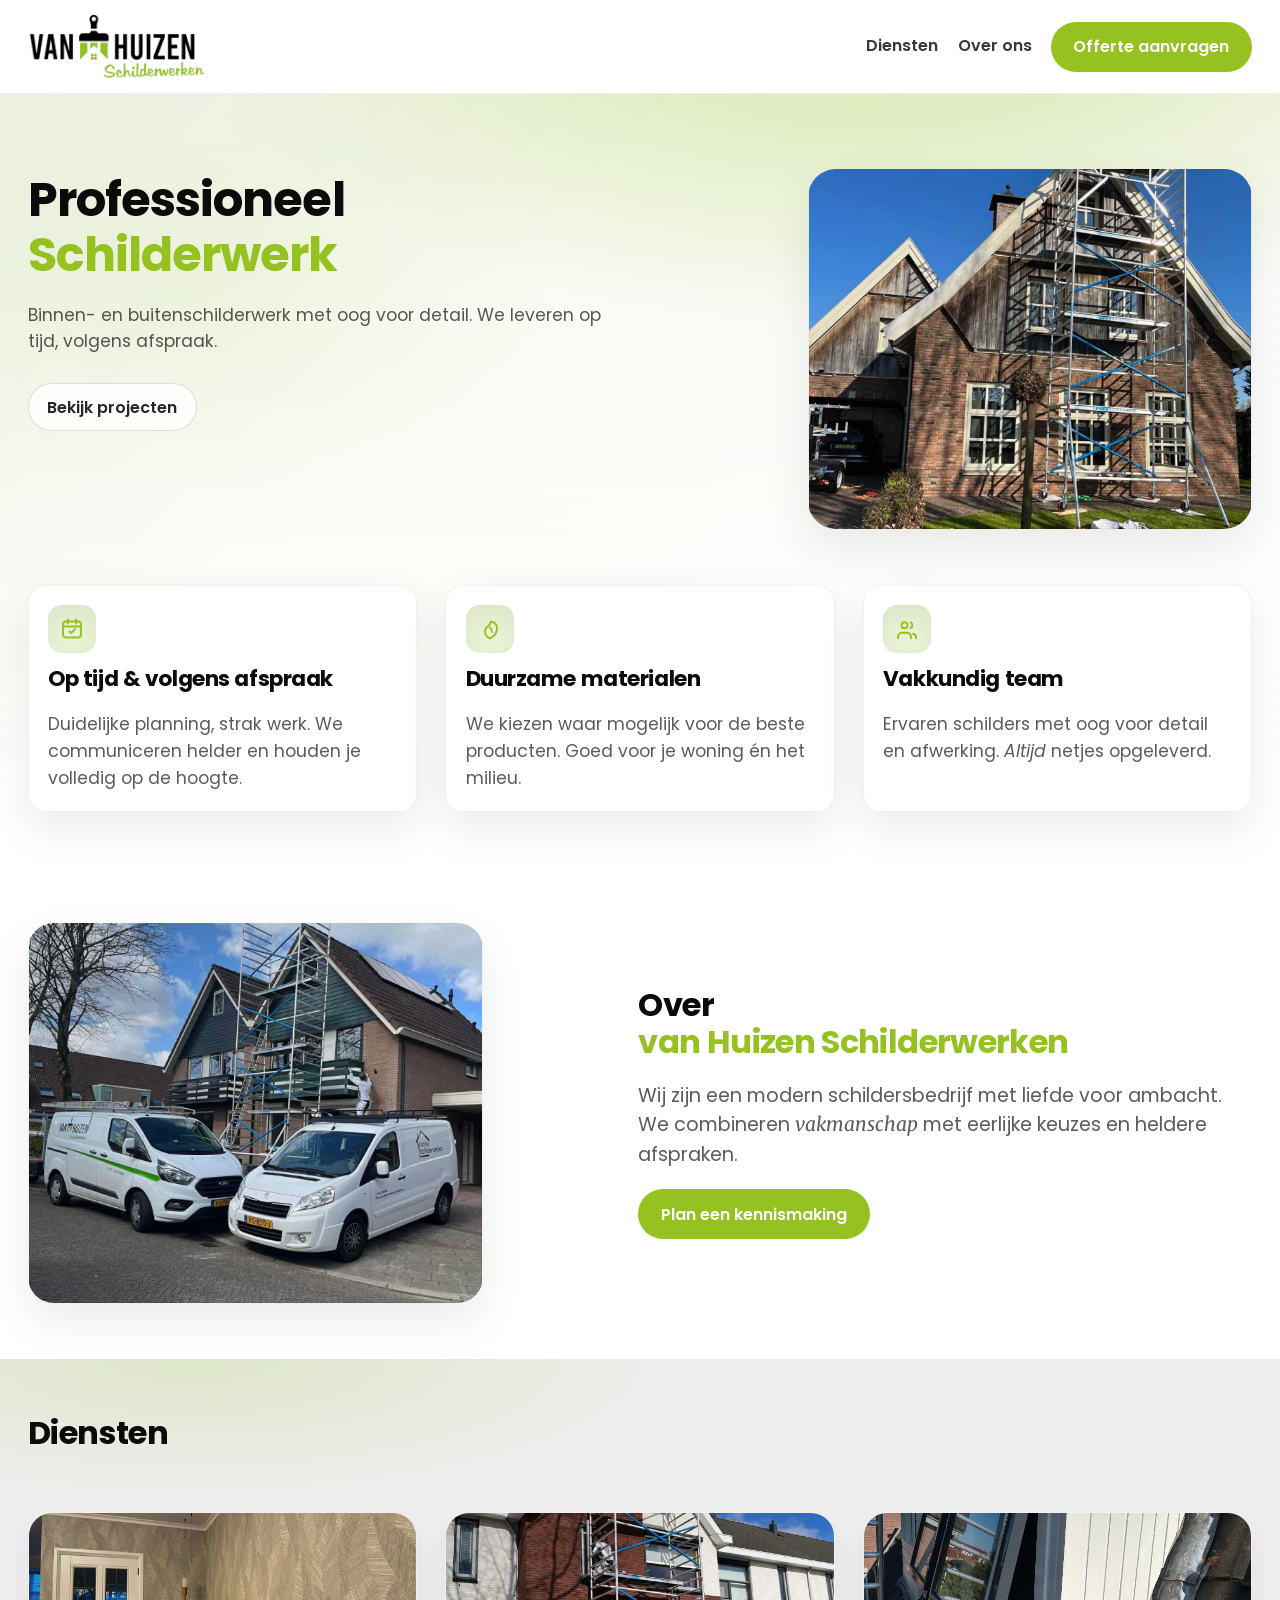
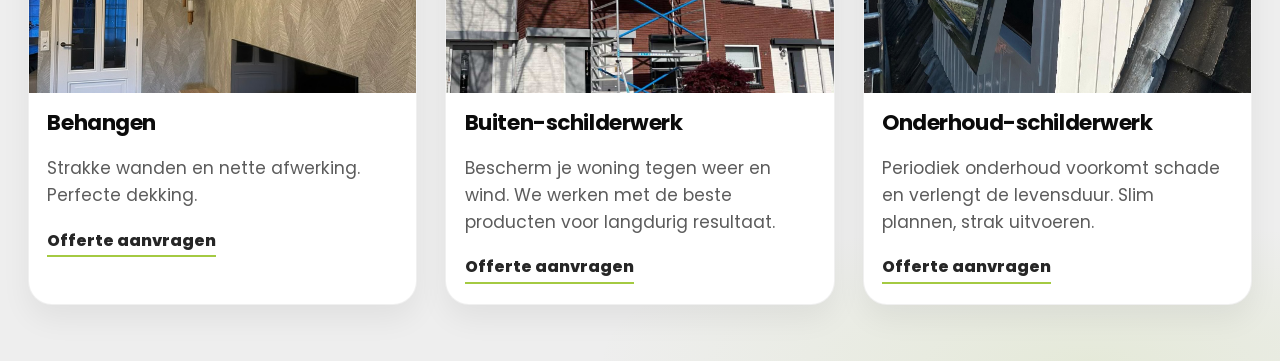
==== commit 330a6cce: "Update index.html" ====
--- a/index.html
+++ b/index.html
@@ -1 +1,227 @@
-<!doctype html> <html lang="nl"> <head> <meta name="robots" content="index, follow"> <meta charset="utf-8" /> <meta name="viewport" content="width=device-width, initial-scale=1" /> <title>Schilderbedrijf Twente | van Huizen Schilderwerken</title> <meta name="google-site-verification" content="bvJwvPbjiTmtME2y1lWg0IawbcAVw1t3WvOmk6otl0c"> <link rel="icon" href="/favicon-vhs.png" type="image/png"> <meta name="description" content="van Huizen Schilderwerken is hét schilderbedrijf in Twente voor binnen- en buitenschilderwerk, onderhoud, behangen en strak resultaat. Vraag vrijblijvend een offerte aan." /> <link rel="canonical" href="https://vanhuizenschilderwerken.nl/" /> <link rel="preconnect" href="https://fonts.googleapis.com"> <link rel="preconnect" href="https://fonts.gstatic.com" crossorigin> <link href="https://fonts.googleapis.com/css2?family=Merriweather:ital,wght@0,400;0,700;1,400;1,700&family=Poppins:wght@300;400;500;600;700&display=swap" rel="stylesheet"> <link href="https://fonts.googleapis.com/css2?family=Kalam:wght@700&display=swap" rel="stylesheet"> <link rel="stylesheet" href="styles.css" /> <script type="application/ld+json"> { "@context": "https://schema.org", "@type": "PaintingContractor", "name": "Van Huizen Schilderwerken", "image": "https://vanhuizenschilderwerken.nl/Logo van Huizen schilderwerken.png", "url": "https://vanhuizenschilderwerken.nl", "telephone": "+31637179335", "areaServed": { "@type": "Place", "name": "Twente" }, "address": { "@type": "PostalAddress", "addressLocality": "Twente", "addressCountry": "NL" } } </script> </head> <body> <a class="skip-link" href="#main">Direct naar inhoud</a> <header class="site-header"> <div class="container header-inner"> <a class="brand" href="/" aria-label="van Huizen schilderwerken - Home"> <img class="brand-logo" src="Logo van Huizen schilderwerken.png" alt="van Huizen schilderwerken logo"> </a> <nav class="nav" aria-label="Hoofdnavigatie"> <button class="nav-toggle" type="button" aria-expanded="false" aria-controls="navMenu"> <span class="nav-toggle-lines" aria-hidden="true"></span> <span class="sr-only">Menu</span> </button> <div id="navMenu" class="nav-menu"> <a href="/diensten">Diensten</a> <a href="/over-ons">Over ons</a> <a href="/offerte-aanvragen" class="btn btn-primary">Offerte aanvragen</a> </div> </nav> </div> </header> <main id="main"> <section id="top" class="hero"> <div class="hero-bg" aria-hidden="true"> <div class="hero-bg-overlay"></div> </div> <div class="container hero-grid"> <div class="hero-copy reveal"> <h1> Professioneel<br> <span class="logo-script">Schilderwerk</span> </h1> <p class="lead"> Binnen- en buitenschilderwerk met oog voor detail. We leveren op tijd, volgens afspraak. </p> <div class="hero-actions"> <a class="btn btn-ghost" href="#projecten">Bekijk projecten</a> </div> </div> <div class="hero-panel reveal" aria-hidden="true"> <div class="hero-photo"></div> </div> </div> <div class="container usp-row"> <article class="usp-card reveal"> <div class="usp-icon usp-icon--afspraak" aria-hidden="true"> <svg viewBox="0 0 24 24" fill="none" stroke="currentColor" stroke-width="1.9" stroke-linecap="round" stroke-linejoin="round"> <rect x="3" y="5" width="18" height="16" rx="3"></rect> <path d="M8 3v4"></path> <path d="M16 3v4"></path> <path d="M3 10h18"></path> <path d="M9.5 15l1.7 1.7 3.8-4"></path> </svg> </div> <h3>Op tijd & volgens afspraak</h3> <p>Duidelijke planning, strak werk. We communiceren helder en houden je volledig op de hoogte.</p> </article> <article class="usp-card reveal"> <div class="usp-icon usp-icon--duurzaam" aria-hidden="true"> <svg viewBox="0 0 24 24" fill="none" stroke="currentColor" stroke-width="1.9" stroke-linecap="round" stroke-linejoin="round"> <path d="M12 21c4.5-2.5 7-6.1 7-10.3C19 7 16.5 4.6 13 4c-.4 2.1-1.5 3.7-3.3 5C8 10.2 7 11.9 7 14c0 3.6 2.3 5.9 5 7z"></path> <path d="M12 10c1.4 1.4 2 2.8 2 4.5"></path> </svg> </div> <h3>Duurzame materialen</h3> <p>We kiezen waar mogelijk voor de beste producten. Goed voor je woning én het milieu.</p> </article> <article class="usp-card reveal"> <div class="usp-icon usp-icon--team" aria-hidden="true"> <svg viewBox="0 0 24 24" fill="none" stroke="currentColor" stroke-width="1.9" stroke-linecap="round" stroke-linejoin="round"> <path d="M16 21v-1.5a4 4 0 0 0-4-4H7a4 4 0 0 0-4 4V21"></path> <circle cx="9.5" cy="8" r="3"></circle> <path d="M21 21v-1a3.5 3.5 0 0 0-3-3.5"></path> <path d="M15.5 5.2a3 3 0 0 1 0 5.6"></path> </svg> </div> <h3>Vakkundig team</h3> <p>Ervaren schilders met oog voor detail en afwerking. <em>Altijd</em> netjes opgeleverd.</p> </article> </div> </section> <section id="over-ons" class="section"> <div class="container about-grid"> <div class="about-media reveal" aria-hidden="true"> <div class="media-card media-card--tall"></div> </div> <div class="about-copy reveal"> <h2>Over <br><span class="logo-script">van Huizen Schilderwerken</span></h2> <p class="section-lead"> Wij zijn een modern schildersbedrijf met liefde voor ambacht. We combineren <span class="serif-italic">vakmanschap</span> met eerlijke keuzes en heldere afspraken. </p> <div class="about-actions"> <a class="btn btn-primary" href="#contact">Plan een kennismaking</a> </div> </div> </div> </section> <section id="diensten" class="section section-soft"> <div class="container"> <div class="section-head reveal"> <h2>Diensten</h2> </div> <div class="cards-3"> <article class="service-card reveal"> <div class="service-media service-media--1" aria-hidden="true"></div> <div class="service-body"> <h3>Behangen</h3> <p>Strakke wanden en nette afwerking. Perfecte dekking.</p> <a class="link" href="#contact">Offerte aanvragen</a> </div> </article> <article class="service-card reveal"> <div class="service-media service-media--2" aria-hidden="true"></div> <div class="service-body"> <h3>Buiten-schilderwerk</h3> <p>Bescherm je woning tegen weer en wind. We werken met de beste producten voor langdurig resultaat.</p> <a class="link" href="#contact">Offerte aanvragen</a> </div> </article> <article class="service-card reveal"> <div class="service-media service-media--3" aria-hidden="true"></div> <div class="service-body"> <h3>Onderhoud-schilderwerk</h3> <p>Periodiek onderhoud voorkomt schade en verlengt de levensduur. Slim plannen, strak uitvoeren.</p> <a class="link" href="#contact">Offerte aanvragen</a> </div> </article> </div> </div> </section> <section id="projecten" class="section"> <div class="container projects-grid"> <div class="projects-copy reveal"> <h2>Bekijk ons werk</h2> <p class="section-lead"> Van renovaties tot nieuwbouw: we leveren consequent een strak en perfect resultaat. <em>Geen</em> rommel, wel kwaliteit. </p> <div class="pill-row"> <span class="pill">Binnen</span> <span class="pill">Buiten</span> <span class="pill">Houtrot herstel</span> <span class="pill">Behang</span> </div> <a class="btn btn-primary" href="#contact">Vraag een offerte aan</a> </div> <div class="projects-gallery reveal" aria-label="Projecten galerij"> <figure class="project-tile project-tile--c" role="img" aria-label="Voor schilderwerk"> <span class="project-label">Voor</span> </figure> <figure class="project-tile project-tile--d" role="img" aria-label="Na schilderwerk"> <span class="project-label project-label--after">Na</span> </figure> </div> </div> </section> <section class="section"> <div class="container"> <div id="contact" class="big-cta reveal"> <div class="big-cta-copy"> <h2>Schilderprojecten voor woning & bedrijf</h2> <p>Vraag een vrijblijvende offerte aan. We reageren snel en plannen desgewenst een inspectie in.</p> </div> <form class="form" autocomplete="on"> <div class="field"> <label for="naam">Naam</label> <input id="naam" name="naam" type="text" placeholder="Uw naam" required /> </div> <div class="field"> <label for="email">E-mail</label> <input id="email" name="email" type="email" placeholder="naam@voorbeeld.nl" required /> </div> <div class="field"> <label for="telefoon">Telefoonnummer</label> <input id="telefoon" name="telefoon" type="tel" placeholder="06 12345678" required /> </div> <div class="field"> <label for="dienst">Type project</label> <select id="dienst" name="dienst" required> <option value="" disabled selected>Kies een optie</option> <option>Binnen schilderwerk</option> <option>Buiten schilderwerk</option> <option>Onderhoud schilderwerk</option> <option>Glaszetten</option> <option>Houtrotreparatie</option> <option>Sauswerk</option> <option>Behangen</option> <option>Herstelwerk</option> <option>Spuitwerk</option> <option>Overig</option> </select> </div> <div class="field field--full"> <label>Kleurvoorkeur (Optioneel)</label> <div class="color-swatch-container"> <input type="hidden" name="gekozen_ral_kleur" id="selected-ral" value="Nog geen keuze"> <div class="swatches"> <button type="button" class="swatch" data-name="RAL 9010 (Zuiver wit)" title="RAL 9010" style="background-color: #F1F0EA;"></button> <button type="button" class="swatch" data-name="RAL 9016 (Verkeerswit)" title="RAL 9016" style="background-color: #F6F6F6;"></button> <button type="button" class="swatch" data-name="RAL 9001 (Crèmewit)" title="RAL 9001" style="background-color: #E7EBDA;"></button> <button type="button" class="swatch" data-name="RAL 7016 (Antraciet)" title="RAL 7016" style="background-color: #2F353B;"></button> <button type="button" class="swatch" data-name="RAL 7021 (Zwartgrijs)" title="RAL 7021" style="background-color: #202A30;"></button> <button type="button" class="swatch" data-name="RAL 6009 (Dennengroen)" title="RAL 6009" style="background-color: #212C1F;"></button> <button type="button" class="swatch" data-name="RAL 9005 (Gitzwart)" title="RAL 9005" style="background-color: #1D1E22;"></button> <button type="button" class="swatch-other" id="btn-custom-color" title="Andere kleur">?</button> </div> <p id="color-display-name" class="fineprint">Klik op een kleur om te selecteren</p> <input type="text" id="custom-color-input" name="andere_kleur" placeholder="Voer RAL code of kleurnaam in..." style="display:none; margin-top: 10px; width: 100%; padding: 0.8rem; border-radius: 8px; border: 1px solid rgba(0,0,0,0.1);"> </div> </div> <div class="field field--full"> <label for="adres">Adres</label> <input id="adres" name="adres" type="text" placeholder="Straatnaam en huisnummer" /> </div> <div class="field field--full"> <label for="bericht">Bericht</label> <textarea id="bericht" name="bericht" rows="5" placeholder="Omschrijf kort wat er gedaan moet worden." required></textarea> </div> <button class="btn btn-primary btn-block" type="submit">Verstuur aanvraag</button> </form> </div> </div> </section> <section class="reviews-section" id="reviews"> <div class="container reviews-container"> <div class="reviews-left"> <h1 class="reviews-title"> Klanten geven ons <span>5 sterren</span> </h1> <p class="reviews-description"> Bekijk hoe klanten Van Huizen Schilderwerken beoordelen. Wij staan voor nette afwerking, duidelijke communicatie en professioneel schilderwerk met oog voor detail. </p> <a href="https://www.google.com/search?q=van+Huizen+schilderwerken+Reviews&tbm=lcl" target="_blank" rel="noopener noreferrer" class="reviews-button" > Bekijk reviews </a> </div> <div class="reviews-right"> <div class="reviews-card"> <div class="reviews-score-row"> <div class="reviews-score">5.0</div> <div class="reviews-score-info"> <div class="reviews-stars">★★★★★</div> <div class="reviews-google-text"> 1 review op <span class="google-word"> <span class="g-blue">G</span><span class="g-red">o</span><span class="g-yellow">o</span><span class="g-blue">g</span><span class="g-green">l</span><span class="g-red">e</span> </span> </div> </div> </div> <div class="mini-card"> <div class="review-person"> <div class="avatar-wrap"> <div class="avatar">G</div> <div class="google-badge"> <svg viewBox="0 0 48 48" width="14" height="14" aria-hidden="true"> <path fill="#FFC107" d="M43.6 20.5H42V20H24v8h11.3C33.7 32.7 29.3 36 24 36c-6.6 0-12-5.4-12-12S17.4 12 24 12c3 0 5.8 1.1 7.9 3l5.7-5.7C34.1 6.1 29.3 4 24 4 12.9 4 4 12.9 4 24s8.9 20 20 20 20-8.9 20-20c0-1.3-.1-2.3-.4-3.5z"/> <path fill="#FF3D00" d="M6.3 14.7l6.6 4.8C14.7 15.1 18.9 12 24 12c3 0 5.8 1.1 7.9 3l5.7-5.7C34.1 6.1 29.3 4 24 4c-7.7 0-14.3 4.3-17.7 10.7z"/> <path fill="#4CAF50" d="M24 44c5.2 0 10-2 13.5-5.2l-6.2-5.2C29.3 35.1 26.8 36 24 36c-5.3 0-9.7-3.3-11.3-8l-6.5 5C9.5 39.5 16.2 44 24 44z"/> <path fill="#1976D2" d="M43.6 20.5H42V20H24v8h11.3c-1.1 3.1-3.3 5.5-6 7l6.2 5.2C39 36.9 44 31 44 24c0-1.3-.1-2.3-.4-3.5z"/> </svg> </div> </div> <div> <h3>Gerard ten Dam</h3> <p>een week geleden</p> </div> </div> <div class="mini-stars">★★★★★</div> <p class="review-text"> Vriendelijke jongeman en ik ben erg tevreden met het resultaat van mijn garage- en voordeur. </p> </div> </div> </div> </div> </div> </section> </main> <footer class="footer"> <div class="container footer-grid"> <div> <a class="brand brand--footer" href="#top" aria-label="van Huizen schilderwerken"> <img class="brand-logo" src="Logo van Huizen schilderwerken.png" alt="van Huizen schilderwerken logo"> </a> <p class="muted">Strak schilderwerk met een perfect resultaat. Binnen, buiten en onderhoud.</p> </div> <div class="footer-col"> <h3>Menu</h3> <a href="/diensten">Diensten</a> <a href="/over-ons">Over ons</a> <a href="/offerte-aanvragen">Offerte aanvragen</a> </div> <div class="footer-col"> <h3>Contact</h3> <p class="muted">Ma–Vr: 08:00–18:00</p> <p class="muted">vanhuizenschilderwerken@kpnmail.nl</p> <p class="muted">06 37179335</p> </div> <div class="footer-col"> <h3>Bedrijfsbeleid</h3> <a href="/algemene-voorwaarden">Algemene voorwaarden</a> <a href="/privacybeleid">Privacybeleid</a> <a href="/cookiesbeleid">Cookiesbeleid</a> <a href="/blog-twente">Blogs</a> </div> </div> <div class="container footer-bottom"> <span>© <span id="year"></span> van Huizen Schilderwerken</span> <a href="https://www.instagram.com/ewunnink._/" target="_blank" rel="noopener noreferrer" class="made-by" > Made by Ewunnink._ </a> </div> </footer> <div class="whatsapp-wrapper"> <button id="huizen-whatsapp-button" class="whatsapp-button" aria-label="Open WhatsApp chat" type="button" > <svg xmlns="http://www.w3.org/2000/svg" width="33" height="33" viewBox="0 0 24 24" fill="white" aria-hidden="true"> <path d="M24 11.7c0 6.45-5.27 11.68-11.78 11.68-2.07 0-4-.53-5.7-1.45L0 24l2.13-6.27a11.57 11.57 0 0 1-1.7-6.04C.44 5.23 5.72 0 12.23 0 18.72 0 24 5.23 24 11.7M12.22 1.85c-5.46 0-9.9 4.41-9.9 9.83 0 2.15.7 4.14 1.88 5.76L2.96 21.1l3.8-1.2a9.9 9.9 0 0 0 5.46 1.62c5.46 0 9.9-4.4 9.9-9.83a9.88 9.88 0 0 0-9.9-9.83m5.95 12.52c-.08-.12-.27-.19-.56-.33-.28-.14-1.7-.84-1.97-.93-.26-.1-.46-.15-.65.14-.2.29-.75.93-.91 1.12-.17.2-.34.22-.63.08-.29-.15-1.22-.45-2.32-1.43a8.64 8.64 0 0 1-1.6-1.98c-.18-.29-.03-.44.12-.58.13-.13.29-.34.43-.5.15-.17.2-.3.29-.48.1-.2.05-.36-.02-.5-.08-.15-.65-1.56-.9-2.13-.24-.58-.48-.48-.64-.48-.17 0-.37-.03-.56-.03-.2 0-.5.08-.77.36-.26.29-1 .98-1 2.4 0 1.4 1.03 2.76 1.17 2.96.14.19 2 3.17 4.93 4.32 2.94 1.15 2.94.77 3.47.72.53-.05 1.7-.7 1.95-1.36.24-.67.24-1.25.17-1.37"></path> </svg> </button> <div id="huizen-whatsapp-chat" class="whatsapp-chat" role="dialog" aria-modal="true" aria-labelledby="huizen-whatsapp-title"> <div class="whatsapp-chat-header"> <img src="Logo van Huizen schilderwerken.png" width="60" height="60" alt="van Huizen schilderwerken logo" > <div class="whatsapp-chat-header-text"> <h3 id="huizen-whatsapp-title">van Huizen schilderwerken</h3> <p>De snelste manier om contact met ons op te nemen</p> </div> <button id="huizen-chat-close" class="whatsapp-chat-close" type="button" aria-label="Sluiten">✕</button> </div> <div class="whatsapp-chat-body"> <p>Hey 👋 Waar kunnen we je mee helpen?</p> </div> <div class="whatsapp-chat-footer"> <input id="huizen-chat-input" type="text" placeholder="Typ een bericht..." aria-label="Typ een WhatsApp bericht" > <button id="huizen-chat-send" class="whatsapp-send-button" type="button" aria-label="Versturen"> <svg xmlns="http://www.w3.org/2000/svg" width="20" height="20" viewBox="0 0 24 24" fill="none" stroke="currentColor" stroke-width="2" stroke-linecap="round" stroke-linejoin="round"> <line x1="22" y1="2" x2="11" y2="13"></line> <polygon points="22 2 15 22 11 13 2 9 22 2"></polygon> </svg> </button> </div> </div> </div> <script src="script.js"></script> </body> </html>
+<!doctype html>
+<html lang="nl">
+<head>
+  <meta name="robots" content="index, follow">
+  <meta charset="utf-8" />
+  <meta name="viewport" content="width=device-width, initial-scale=1" />
+
+  <title>Schilderbedrijf Twente | van Huizen Schilderwerken</title>
+
+  <meta name="google-site-verification" content="bvJwvPbjiTmtME2y1lWg0IawbcAVw1t3WvOmk6otl0c">
+  <link rel="icon" href="/favicon-vhs.png" type="image/png">
+
+  <meta
+    name="description"
+    content="van Huizen Schilderwerken is hét schilderbedrijf in Twente voor binnen- en buitenschilderwerk, onderhoud, behangen en strak resultaat. Vraag vrijblijvend een offerte aan."
+  />
+
+  <link rel="canonical" href="https://vanhuizenschilderwerken.nl/" />
+
+  <link rel="preconnect" href="https://fonts.googleapis.com">
+  <link rel="preconnect" href="https://fonts.gstatic.com" crossorigin>
+
+  <link
+    href="https://fonts.googleapis.com/css2?family=Merriweather:ital,wght@0,400;0,700;1,400;1,700&family=Poppins:wght@300;400;500;600;700&display=swap"
+    rel="stylesheet"
+  >
+
+  <link
+    href="https://fonts.googleapis.com/css2?family=Kalam:wght@700&display=swap"
+    rel="stylesheet"
+  >
+
+  <link rel="stylesheet" href="styles.css" />
+
+  <script type="application/ld+json">
+  {
+    "@context": "https://schema.org",
+    "@type": "PaintingContractor",
+    "name": "Van Huizen Schilderwerken",
+    "image": "https://vanhuizenschilderwerken.nl/Logo van Huizen schilderwerken.png",
+    "url": "https://vanhuizenschilderwerken.nl",
+    "telephone": "+31637179335",
+    "areaServed": {
+      "@type": "Place",
+      "name": "Twente"
+    },
+    "address": {
+      "@type": "PostalAddress",
+      "addressLocality": "Twente",
+      "addressCountry": "NL"
+    }
+  }
+  </script>
+</head>
+
+<body>
+  <a class="skip-link" href="#main">Direct naar inhoud</a>
+
+  <header class="site-header">
+    <div class="container header-inner">
+      <a class="brand" href="/" aria-label="van Huizen schilderwerken - Home">
+        <img
+          class="brand-logo"
+          src="Logo van Huizen schilderwerken.png"
+          alt="van Huizen schilderwerken logo"
+        >
+      </a>
+
+      <nav class="nav" aria-label="Hoofdnavigatie">
+        <button
+          class="nav-toggle"
+          type="button"
+          aria-expanded="false"
+          aria-controls="navMenu"
+        >
+          <span class="nav-toggle-lines" aria-hidden="true"></span>
+          <span class="sr-only">Menu</span>
+        </button>
+
+        <div id="navMenu" class="nav-menu">
+          <a href="/diensten">Diensten</a>
+          <a href="/over-ons">Over ons</a>
+          <a href="/offerte-aanvragen" class="btn btn-primary">Offerte aanvragen</a>
+        </div>
+      </nav>
+    </div>
+  </header>
+
+  <main id="main">
+    <section id="top" class="hero">
+      <div class="hero-bg" aria-hidden="true">
+        <div class="hero-bg-overlay"></div>
+      </div>
+
+      <div class="container hero-grid">
+        <div class="hero-copy reveal">
+          <h1>
+            Professioneel<br>
+            <span class="logo-script">Schilderwerk</span>
+          </h1>
+
+          <p class="lead">
+            Binnen- en buitenschilderwerk met oog voor detail. We leveren op tijd, volgens afspraak.
+          </p>
+
+          <div class="hero-actions">
+            <a class="btn btn-ghost" href="#projecten">Bekijk projecten</a>
+          </div>
+        </div>
+
+        <div class="hero-panel reveal" aria-hidden="true">
+          <div class="hero-photo"></div>
+        </div>
+      </div>
+
+      <div class="container usp-row">
+        <article class="usp-card reveal">
+          <div class="usp-icon usp-icon--afspraak" aria-hidden="true">
+            <svg viewBox="0 0 24 24" fill="none" stroke="currentColor" stroke-width="1.9" stroke-linecap="round" stroke-linejoin="round">
+              <rect x="3" y="5" width="18" height="16" rx="3"></rect>
+              <path d="M8 3v4"></path>
+              <path d="M16 3v4"></path>
+              <path d="M3 10h18"></path>
+              <path d="M9.5 15l1.7 1.7 3.8-4"></path>
+            </svg>
+          </div>
+
+          <h3>Op tijd & volgens afspraak</h3>
+          <p>Duidelijke planning, strak werk. We communiceren helder en houden je volledig op de hoogte.</p>
+        </article>
+
+        <article class="usp-card reveal">
+          <div class="usp-icon usp-icon--duurzaam" aria-hidden="true">
+            <svg viewBox="0 0 24 24" fill="none" stroke="currentColor" stroke-width="1.9" stroke-linecap="round" stroke-linejoin="round">
+              <path d="M12 21c4.5-2.5 7-6.1 7-10.3C19 7 16.5 4.6 13 4c-.4 2.1-1.5 3.7-3.3 5C8 10.2 7 11.9 7 14c0 3.6 2.3 5.9 5 7z"></path>
+              <path d="M12 10c1.4 1.4 2 2.8 2 4.5"></path>
+            </svg>
+          </div>
+
+          <h3>Duurzame materialen</h3>
+          <p>We kiezen waar mogelijk voor de beste producten. Goed voor je woning én het milieu.</p>
+        </article>
+
+        <article class="usp-card reveal">
+          <div class="usp-icon usp-icon--team" aria-hidden="true">
+            <svg viewBox="0 0 24 24" fill="none" stroke="currentColor" stroke-width="1.9" stroke-linecap="round" stroke-linejoin="round">
+              <path d="M16 21v-1.5a4 4 0 0 0-4-4H7a4 4 0 0 0-4 4V21"></path>
+              <circle cx="9.5" cy="8" r="3"></circle>
+              <path d="M21 21v-1a3.5 3.5 0 0 0-3-3.5"></path>
+              <path d="M15.5 5.2a3 3 0 0 1 0 5.6"></path>
+            </svg>
+          </div>
+
+          <h3>Vakkundig team</h3>
+          <p>Ervaren schilders met oog voor detail en afwerking. <em>Altijd</em> netjes opgeleverd.</p>
+        </article>
+      </div>
+    </section>
+
+    <section id="over-ons" class="section">
+      <div class="container about-grid">
+        <div class="about-media reveal" aria-hidden="true">
+          <div class="media-card media-card--tall"></div>
+        </div>
+
+        <div class="about-copy reveal">
+          <h2>
+            Over <br>
+            <span class="logo-script">van Huizen Schilderwerken</span>
+          </h2>
+
+          <p class="section-lead">
+            Wij zijn een modern schildersbedrijf met liefde voor ambacht.
+            We combineren <span class="serif-italic">vakmanschap</span> met eerlijke keuzes en heldere afspraken.
+          </p>
+
+          <div class="about-actions">
+            <a class="btn btn-primary" href="#contact">Plan een kennismaking</a>
+          </div>
+        </div>
+      </div>
+    </section>
+
+    <section id="diensten" class="section section-soft">
+      <div class="container">
+        <div class="section-head reveal">
+          <h2>Diensten</h2>
+        </div>
+
+        <div class="cards-3">
+          <article class="service-card reveal">
+            <div class="service-media service-media--1" aria-hidden="true"></div>
+
+            <div class="service-body">
+              <h3>Behangen</h3>
+              <p>Strakke wanden en nette afwerking. Perfecte dekking.</p>
+              <a class="link" href="#contact">Offerte aanvragen</a>
+            </div>
+          </article>
+
+          <article class="service-card reveal">
+            <div class="service-media service-media--2" aria-hidden="true"></div>
+
+            <div class="service-body">
+              <h3>Buiten-schilderwerk</h3>
+              <p>Bescherm je woning tegen weer en wind. We werken met de beste producten voor langdurig resultaat.</p>
+              <a class="link" href="#contact">Offerte aanvragen</a>
+            </div>
+          </article>
+
+          <article class="service-card reveal">
+            <div class="service-media service-media--3" aria-hidden="true"></div>
+
+            <div class="service-body">
+              <h3>Onderhoud-schilderwerk</h3>
+              <p>Periodiek onderhoud voorkomt schade en verlengt de levensduur. Slim plannen, strak uitvoeren.</p>
+              <a class="link" href="#contact">Offerte aanvragen</a>
+            </div>
+          </article>
+        </div>
+      </div>
+    </section>
+  </main>
+
+  <script src="script.js"></script>
+</body>
+</html>
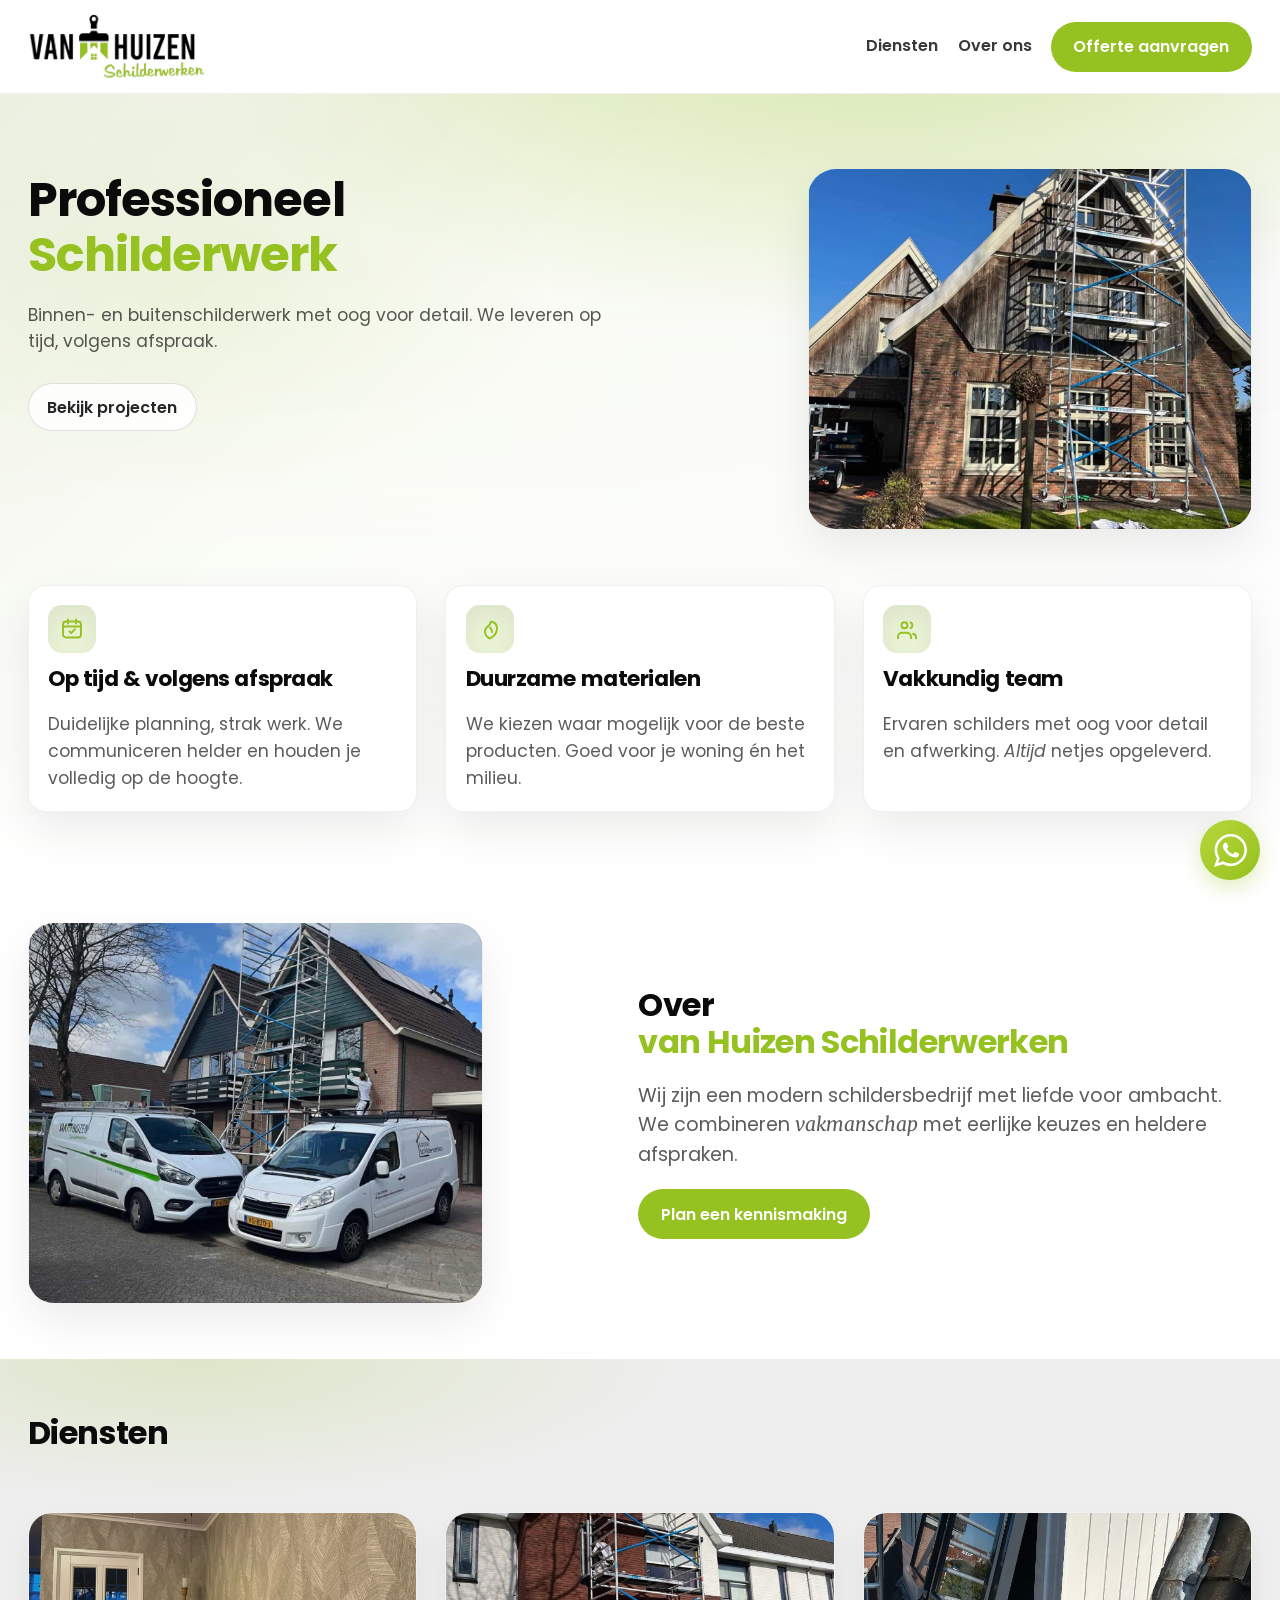
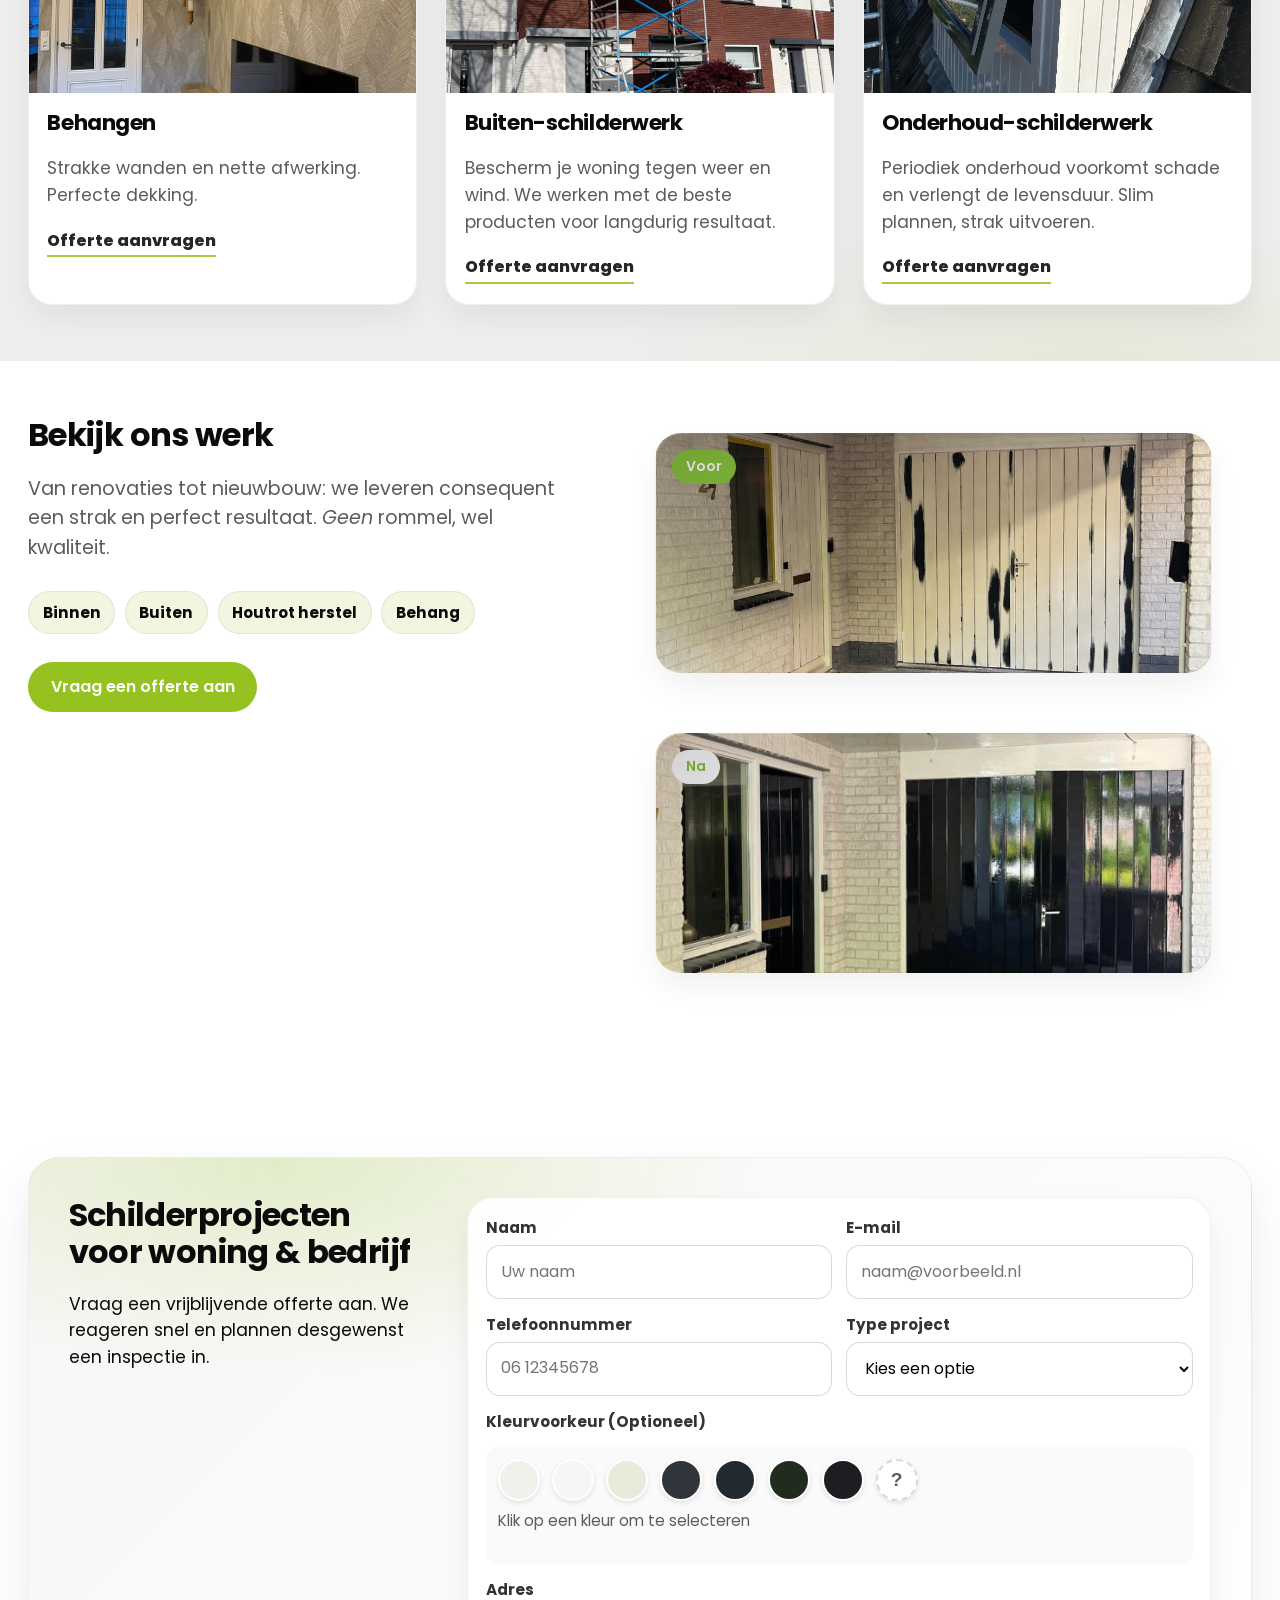
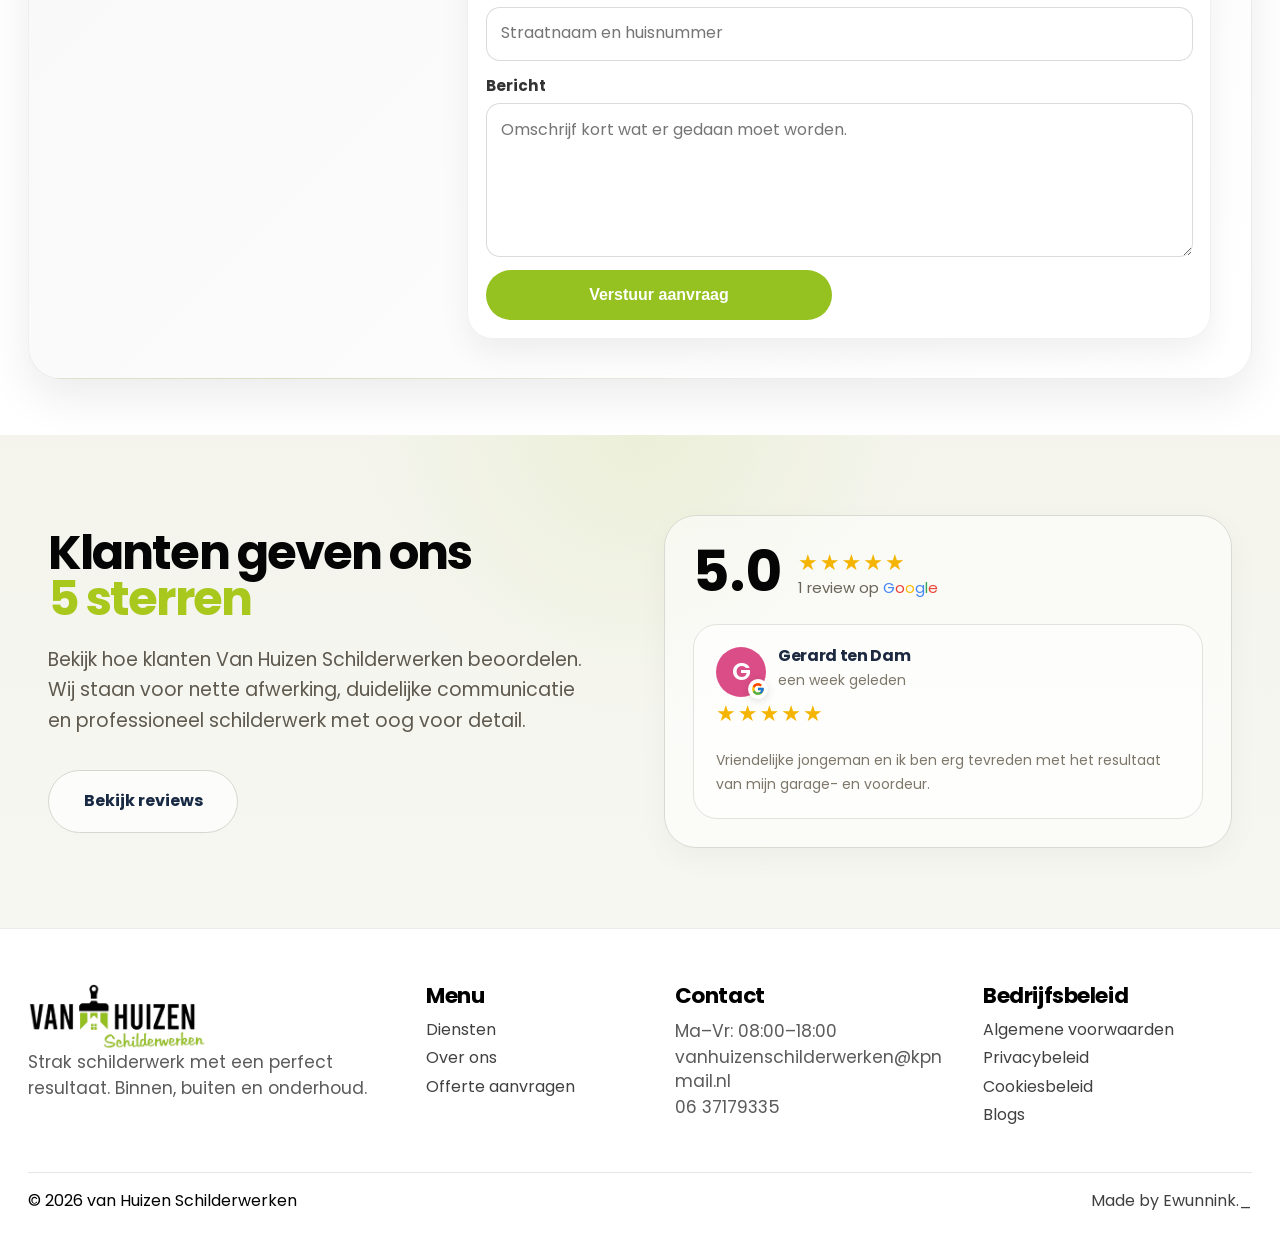
==== commit 66cfc431: "Update index.html" ====
--- a/index.html
+++ b/index.html
@@ -220,7 +220,317 @@
         </div>
       </div>
     </section>
+
+    <section id="projecten" class="section">
+      <div class="container projects-grid">
+        <div class="projects-copy reveal">
+          <h2>Bekijk ons werk</h2>
+
+          <p class="section-lead">
+            Van renovaties tot nieuwbouw: we leveren consequent een strak en perfect resultaat.
+            <em>Geen</em> rommel, wel kwaliteit.
+          </p>
+
+          <div class="pill-row">
+            <span class="pill">Binnen</span>
+            <span class="pill">Buiten</span>
+            <span class="pill">Houtrot herstel</span>
+            <span class="pill">Behang</span>
+          </div>
+
+          <a class="btn btn-primary" href="#contact">Vraag een offerte aan</a>
+        </div>
+
+        <div class="projects-gallery reveal" aria-label="Projecten galerij">
+          <figure class="project-tile project-tile--c" role="img" aria-label="Voor schilderwerk">
+            <span class="project-label">Voor</span>
+          </figure>
+
+          <figure class="project-tile project-tile--d" role="img" aria-label="Na schilderwerk">
+            <span class="project-label project-label--after">Na</span>
+          </figure>
+        </div>
+      </div>
+    </section>
+
+    <section class="section">
+      <div class="container">
+        <div id="contact" class="big-cta reveal">
+          <div class="big-cta-copy">
+            <h2>Schilderprojecten voor woning & bedrijf</h2>
+            <p>Vraag een vrijblijvende offerte aan. We reageren snel en plannen desgewenst een inspectie in.</p>
+          </div>
+
+          <form class="form" autocomplete="on">
+            <div class="field">
+              <label for="naam">Naam</label>
+              <input id="naam" name="naam" type="text" placeholder="Uw naam" required />
+            </div>
+
+            <div class="field">
+              <label for="email">E-mail</label>
+              <input id="email" name="email" type="email" placeholder="naam@voorbeeld.nl" required />
+            </div>
+
+            <div class="field">
+              <label for="telefoon">Telefoonnummer</label>
+              <input id="telefoon" name="telefoon" type="tel" placeholder="06 12345678" required />
+            </div>
+
+            <div class="field">
+              <label for="dienst">Type project</label>
+              <select id="dienst" name="dienst" required>
+                <option value="" disabled selected>Kies een optie</option>
+                <option>Binnen schilderwerk</option>
+                <option>Buiten schilderwerk</option>
+                <option>Onderhoud schilderwerk</option>
+                <option>Glaszetten</option>
+                <option>Houtrotreparatie</option>
+                <option>Sauswerk</option>
+                <option>Behangen</option>
+                <option>Herstelwerk</option>
+                <option>Spuitwerk</option>
+                <option>Overig</option>
+              </select>
+            </div>
+
+            <div class="field field--full">
+              <label>Kleurvoorkeur (Optioneel)</label>
+
+              <div class="color-swatch-container">
+                <input type="hidden" name="gekozen_ral_kleur" id="selected-ral" value="Nog geen keuze">
+
+                <div class="swatches">
+                  <button type="button" class="swatch" data-name="RAL 9010 (Zuiver wit)" title="RAL 9010" style="background-color: #F1F0EA;"></button>
+                  <button type="button" class="swatch" data-name="RAL 9016 (Verkeerswit)" title="RAL 9016" style="background-color: #F6F6F6;"></button>
+                  <button type="button" class="swatch" data-name="RAL 9001 (Crèmewit)" title="RAL 9001" style="background-color: #E7EBDA;"></button>
+                  <button type="button" class="swatch" data-name="RAL 7016 (Antraciet)" title="RAL 7016" style="background-color: #2F353B;"></button>
+                  <button type="button" class="swatch" data-name="RAL 7021 (Zwartgrijs)" title="RAL 7021" style="background-color: #202A30;"></button>
+                  <button type="button" class="swatch" data-name="RAL 6009 (Dennengroen)" title="RAL 6009" style="background-color: #212C1F;"></button>
+                  <button type="button" class="swatch" data-name="RAL 9005 (Gitzwart)" title="RAL 9005" style="background-color: #1D1E22;"></button>
+                  <button type="button" class="swatch-other" id="btn-custom-color" title="Andere kleur">?</button>
+                </div>
+
+                <p id="color-display-name" class="fineprint">Klik op een kleur om te selecteren</p>
+
+                <input
+                  type="text"
+                  id="custom-color-input"
+                  name="andere_kleur"
+                  placeholder="Voer RAL code of kleurnaam in..."
+                  style="display:none; margin-top: 10px; width: 100%; padding: 0.8rem; border-radius: 8px; border: 1px solid rgba(0,0,0,0.1);"
+                >
+              </div>
+            </div>
+
+            <div class="field field--full">
+              <label for="adres">Adres</label>
+              <input id="adres" name="adres" type="text" placeholder="Straatnaam en huisnummer" />
+            </div>
+
+            <div class="field field--full">
+              <label for="bericht">Bericht</label>
+              <textarea id="bericht" name="bericht" rows="5" placeholder="Omschrijf kort wat er gedaan moet worden." required></textarea>
+            </div>
+
+            <button class="btn btn-primary btn-block" type="submit">Verstuur aanvraag</button>
+          </form>
+        </div>
+      </div>
+    </section>
+
+    <section class="reviews-section" id="reviews">
+      <div class="container reviews-container">
+        <div class="reviews-left">
+          <h1 class="reviews-title">
+            Klanten geven ons
+            <span>5 sterren</span>
+          </h1>
+
+          <p class="reviews-description">
+            Bekijk hoe klanten Van Huizen Schilderwerken beoordelen. Wij staan voor
+            nette afwerking, duidelijke communicatie en professioneel schilderwerk
+            met oog voor detail.
+          </p>
+
+          <a
+            href="https://www.google.com/search?q=van+Huizen+schilderwerken+Reviews&tbm=lcl"
+            target="_blank"
+            rel="noopener noreferrer"
+            class="reviews-button"
+          >
+            Bekijk reviews
+          </a>
+        </div>
+
+        <div class="reviews-right">
+          <div class="reviews-card">
+            <div class="reviews-score-row">
+              <div class="reviews-score">5.0</div>
+
+              <div class="reviews-score-info">
+                <div class="reviews-stars">★★★★★</div>
+
+                <div class="reviews-google-text">
+                  1 review op
+                  <span class="google-word">
+                    <span class="g-blue">G</span><span class="g-red">o</span><span class="g-yellow">o</span><span class="g-blue">g</span><span class="g-green">l</span><span class="g-red">e</span>
+                  </span>
+                </div>
+              </div>
+            </div>
+
+            <div class="mini-card">
+              <div class="review-person">
+                <div class="avatar-wrap">
+                  <div class="avatar">G</div>
+
+                  <div class="google-badge">
+                    <svg viewBox="0 0 48 48" width="14" height="14" aria-hidden="true">
+                      <path fill="#FFC107" d="M43.6 20.5H42V20H24v8h11.3C33.7 32.7 29.3 36 24 36c-6.6 0-12-5.4-12-12S17.4 12 24 12c3 0 5.8 1.1 7.9 3l5.7-5.7C34.1 6.1 29.3 4 24 4 12.9 4 4 12.9 4 24s8.9 20 20 20 20-8.9 20-20c0-1.3-.1-2.3-.4-3.5z"/>
+                      <path fill="#FF3D00" d="M6.3 14.7l6.6 4.8C14.7 15.1 18.9 12 24 12c3 0 5.8 1.1 7.9 3l5.7-5.7C34.1 6.1 29.3 4 24 4c-7.7 0-14.3 4.3-17.7 10.7z"/>
+                      <path fill="#4CAF50" d="M24 44c5.2 0 10-2 13.5-5.2l-6.2-5.2C29.3 35.1 26.8 36 24 36c-5.3 0-9.7-3.3-11.3-8l-6.5 5C9.5 39.5 16.2 44 24 44z"/>
+                      <path fill="#1976D2" d="M43.6 20.5H42V20H24v8h11.3c-1.1 3.1-3.3 5.5-6 7l6.2 5.2C39 36.9 44 31 44 24c0-1.3-.1-2.3-.4-3.5z"/>
+                    </svg>
+                  </div>
+                </div>
+
+                <div>
+                  <h3>Gerard ten Dam</h3>
+                  <p>een week geleden</p>
+                </div>
+              </div>
+
+              <div class="mini-stars">★★★★★</div>
+
+              <p class="review-text">
+                Vriendelijke jongeman en ik ben erg tevreden met het resultaat van
+                mijn garage- en voordeur.
+              </p>
+            </div>
+          </div>
+        </div>
+      </div>
+    </section>
   </main>
+
+  <footer class="footer">
+    <div class="container footer-grid">
+      <div>
+        <a class="brand brand--footer" href="#top" aria-label="van Huizen schilderwerken">
+          <img
+            class="brand-logo"
+            src="Logo van Huizen schilderwerken.png"
+            alt="van Huizen schilderwerken logo"
+          >
+        </a>
+
+        <p class="muted">Strak schilderwerk met een perfect resultaat. Binnen, buiten en onderhoud.</p>
+      </div>
+
+      <div class="footer-col">
+        <h3>Menu</h3>
+        <a href="/diensten">Diensten</a>
+        <a href="/over-ons">Over ons</a>
+        <a href="/offerte-aanvragen">Offerte aanvragen</a>
+      </div>
+
+      <div class="footer-col">
+        <h3>Contact</h3>
+        <p class="muted">Ma–Vr: 08:00–18:00</p>
+        <p class="muted">vanhuizenschilderwerken@kpnmail.nl</p>
+        <p class="muted">06 37179335</p>
+      </div>
+
+      <div class="footer-col">
+        <h3>Bedrijfsbeleid</h3>
+        <a href="/algemene-voorwaarden">Algemene voorwaarden</a>
+        <a href="/privacybeleid">Privacybeleid</a>
+        <a href="/cookiesbeleid">Cookiesbeleid</a>
+        <a href="/blog-twente">Blogs</a>
+      </div>
+    </div>
+
+    <div class="container footer-bottom">
+      <span>© <span id="year"></span> van Huizen Schilderwerken</span>
+
+      <a
+        href="https://www.instagram.com/ewunnink._/"
+        target="_blank"
+        rel="noopener noreferrer"
+        class="made-by"
+      >
+        Made by Ewunnink._
+      </a>
+    </div>
+  </footer>
+
+  <div class="whatsapp-wrapper">
+    <button
+      id="huizen-whatsapp-button"
+      class="whatsapp-button"
+      aria-label="Open WhatsApp chat"
+      type="button"
+    >
+      <svg xmlns="http://www.w3.org/2000/svg" width="33" height="33" viewBox="0 0 24 24" fill="white" aria-hidden="true">
+        <path d="M24 11.7c0 6.45-5.27 11.68-11.78 11.68-2.07 0-4-.53-5.7-1.45L0 24l2.13-6.27a11.57 11.57 0 0 1-1.7-6.04C.44 5.23 5.72 0 12.23 0 18.72 0 24 5.23 24 11.7M12.22 1.85c-5.46 0-9.9 4.41-9.9 9.83 0 2.15.7 4.14 1.88 5.76L2.96 21.1l3.8-1.2a9.9 9.9 0 0 0 5.46 1.62c5.46 0 9.9-4.4 9.9-9.83a9.88 9.88 0 0 0-9.9-9.83m5.95 12.52c-.08-.12-.27-.19-.56-.33-.28-.14-1.7-.84-1.97-.93-.26-.1-.46-.15-.65.14-.2.29-.75.93-.91 1.12-.17.2-.34.22-.63.08-.29-.15-1.22-.45-2.32-1.43a8.64 8.64 0 0 1-1.6-1.98c-.18-.29-.03-.44.12-.58.13-.13.29-.34.43-.5.15-.17.2-.3.29-.48.1-.2.05-.36-.02-.5-.08-.15-.65-1.56-.9-2.13-.24-.58-.48-.48-.64-.48-.17 0-.37-.03-.56-.03-.2 0-.5.08-.77.36-.26.29-1 .98-1 2.4 0 1.4 1.03 2.76 1.17 2.96.14.19 2 3.17 4.93 4.32 2.94 1.15 2.94.77 3.47.72.53-.05 1.7-.7 1.95-1.36.24-.67.24-1.25.17-1.37"></path>
+      </svg>
+    </button>
+
+    <div
+      id="huizen-whatsapp-chat"
+      class="whatsapp-chat"
+      role="dialog"
+      aria-modal="true"
+      aria-labelledby="huizen-whatsapp-title"
+    >
+      <div class="whatsapp-chat-header">
+        <img
+          src="Logo van Huizen schilderwerken.png"
+          width="60"
+          height="60"
+          alt="van Huizen schilderwerken logo"
+        >
+
+        <div class="whatsapp-chat-header-text">
+          <h3 id="huizen-whatsapp-title">van Huizen schilderwerken</h3>
+          <p>De snelste manier om contact met ons op te nemen</p>
+        </div>
+
+        <button id="huizen-chat-close" class="whatsapp-chat-close" type="button" aria-label="Sluiten">✕</button>
+      </div>
+
+      <div class="whatsapp-chat-body">
+        <p>Hey 👋 Waar kunnen we je mee helpen?</p>
+      </div>
+
+      <div class="whatsapp-chat-footer">
+        <input
+          id="huizen-chat-input"
+          type="text"
+          placeholder="Typ een bericht..."
+          aria-label="Typ een WhatsApp bericht"
+        >
+
+        <button id="huizen-chat-send" class="whatsapp-send-button" type="button" aria-label="Versturen">
+          <svg
+            xmlns="http://www.w3.org/2000/svg"
+            width="20"
+            height="20"
+            viewBox="0 0 24 24"
+            fill="none"
+            stroke="currentColor"
+            stroke-width="2"
+            stroke-linecap="round"
+            stroke-linejoin="round"
+          >
+            <line x1="22" y1="2" x2="11" y2="13"></line>
+            <polygon points="22 2 15 22 11 13 2 9 22 2"></polygon>
+          </svg>
+        </button>
+      </div>
+    </div>
+  </div>
 
   <script src="script.js"></script>
 </body>
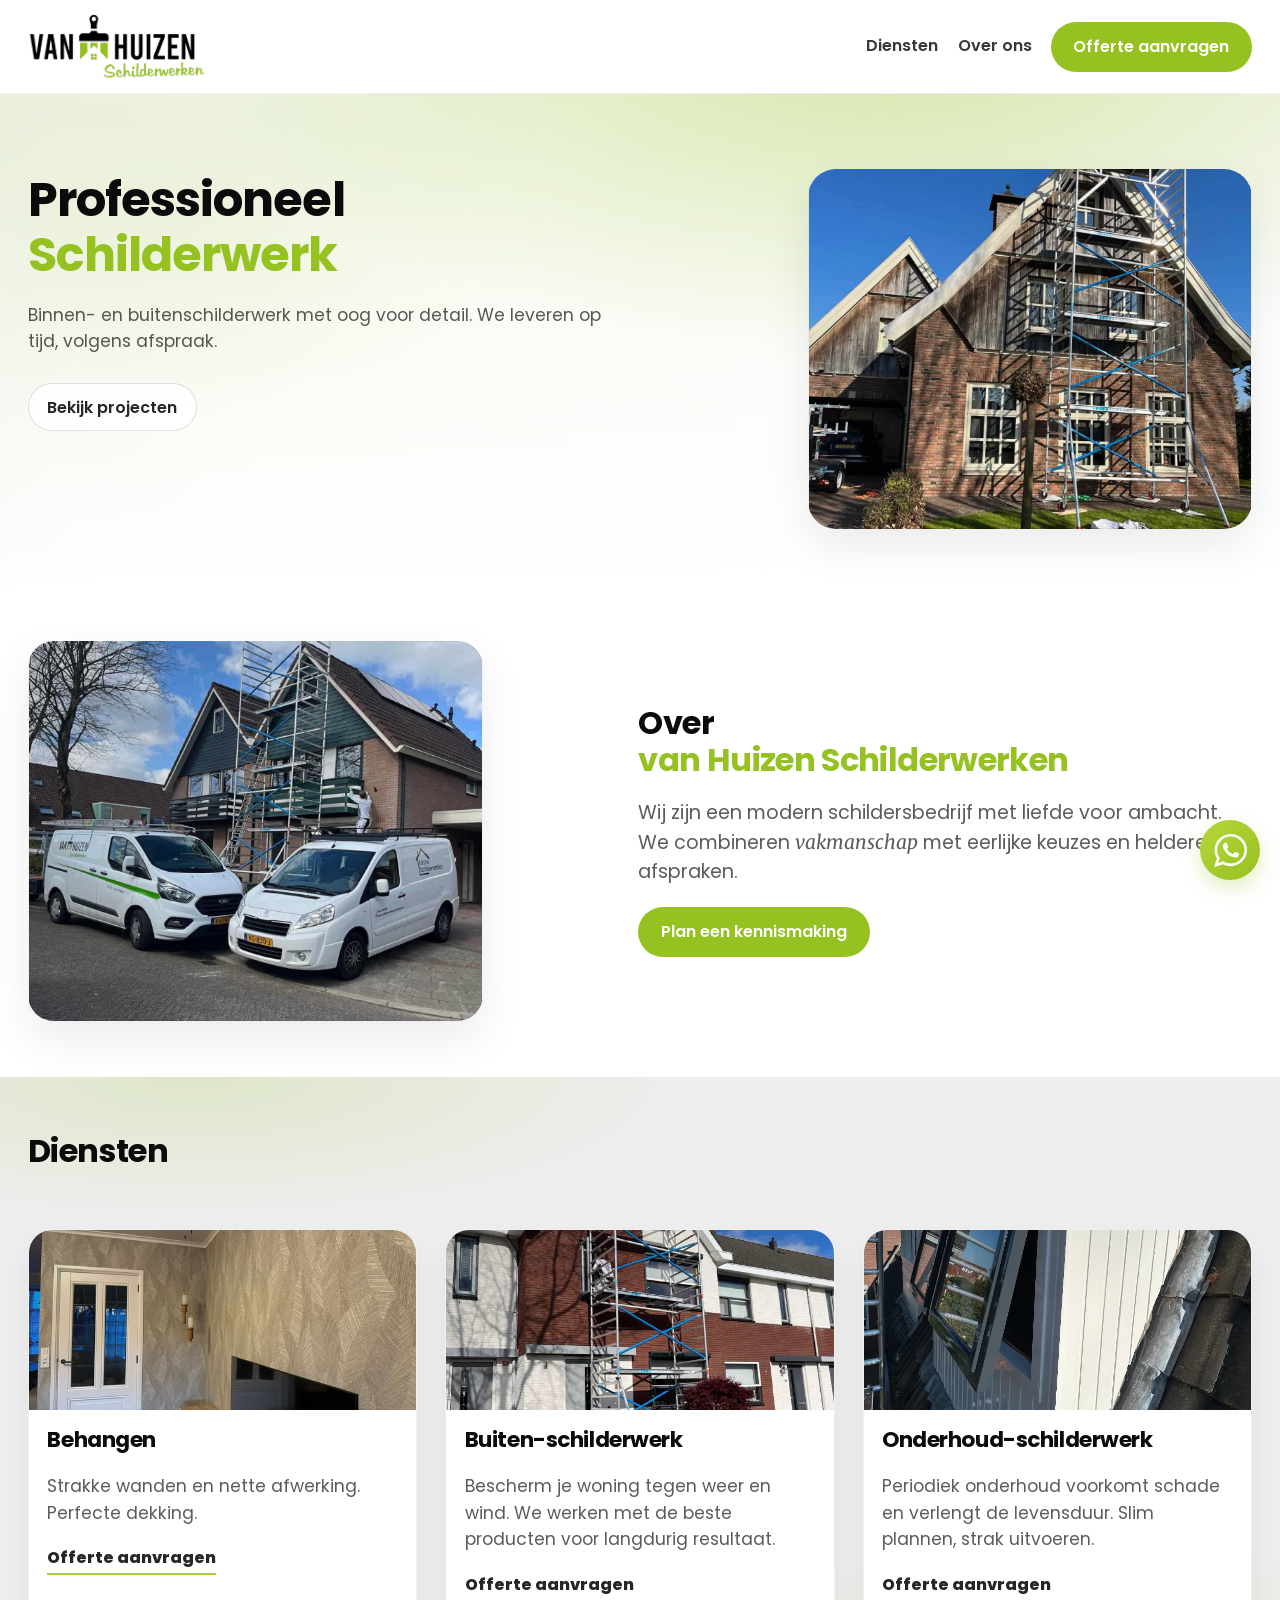
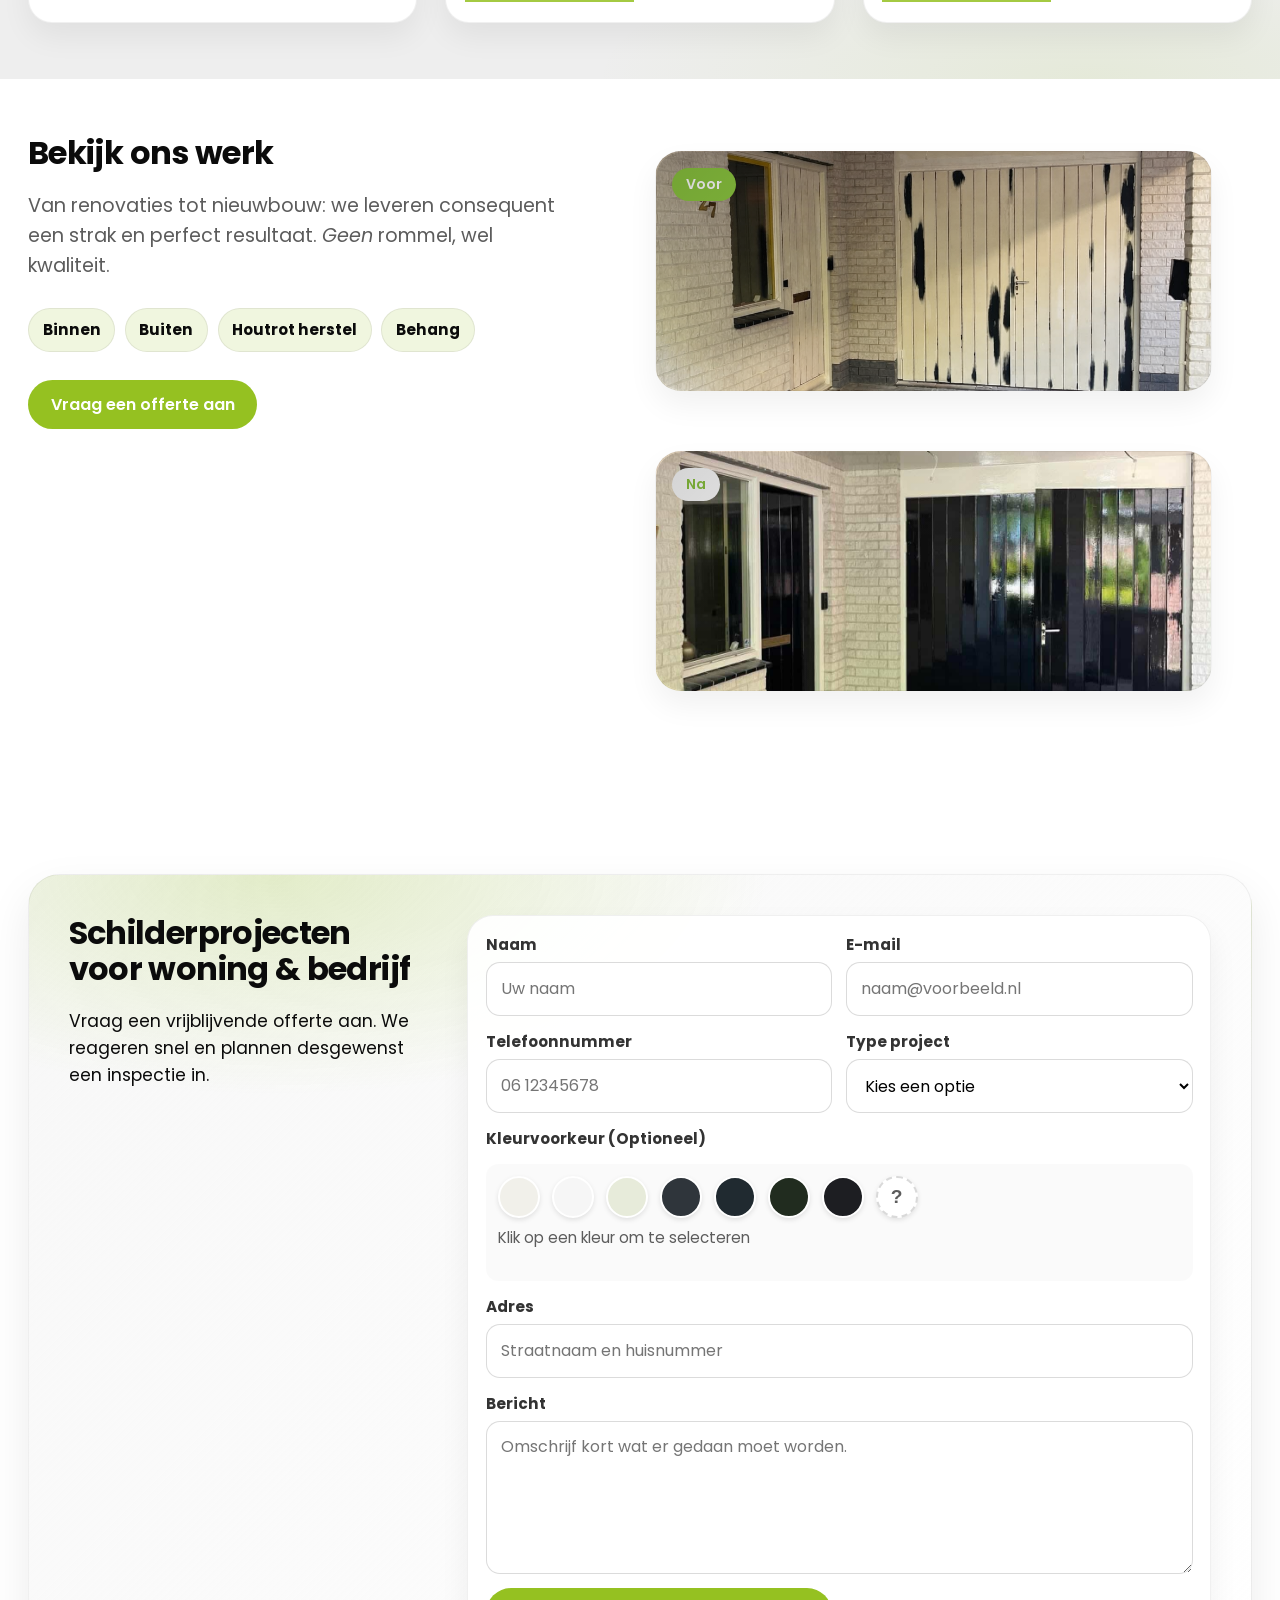
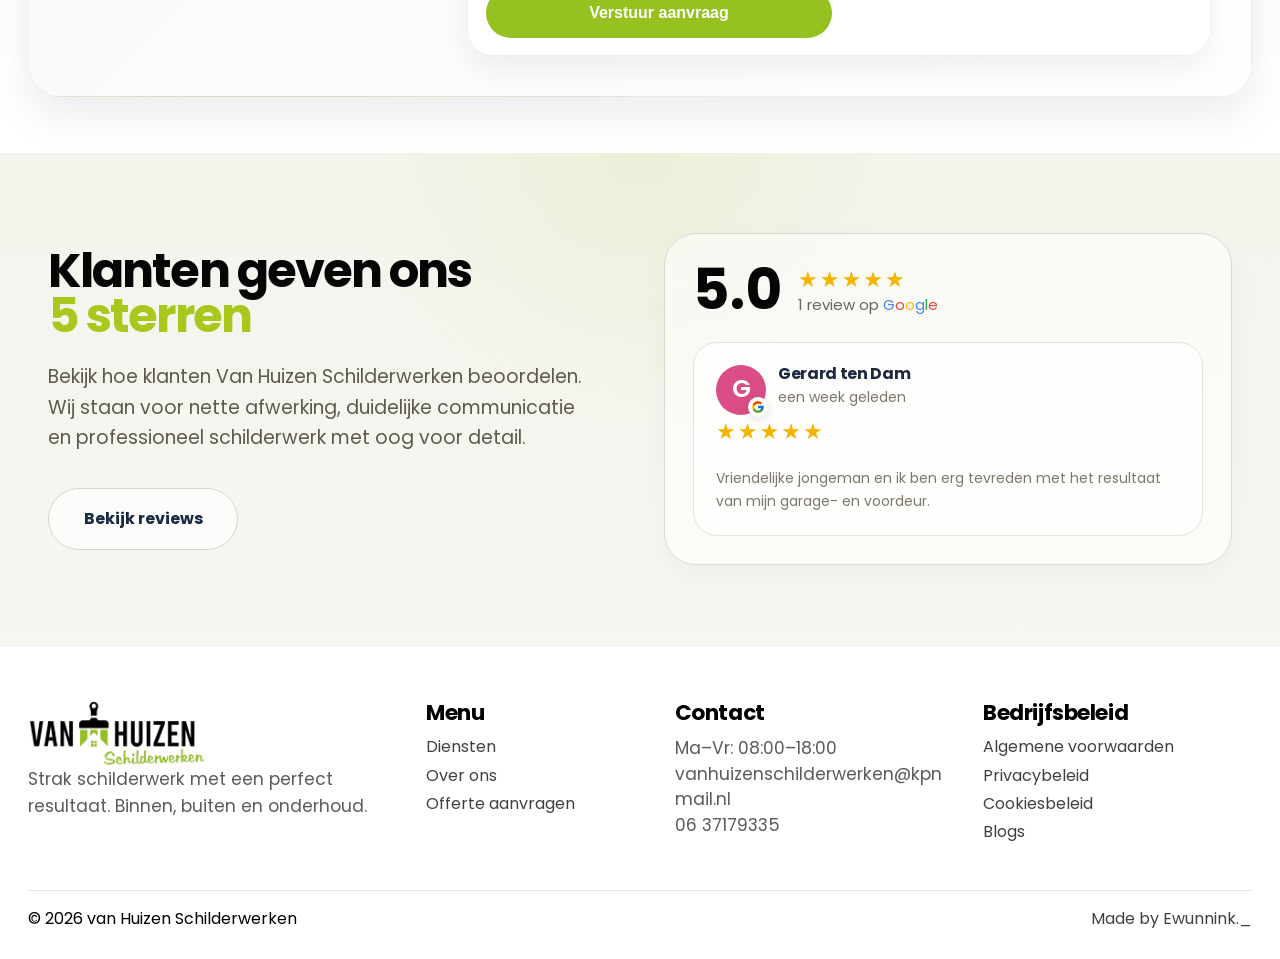
==== commit ab9e1974: "Update index.html" ====
--- a/index.html
+++ b/index.html
@@ -78,9 +78,9 @@
         </button>
 
         <div id="navMenu" class="nav-menu">
-          <a href="/diensten">Diensten</a>
-          <a href="/over-ons">Over ons</a>
-          <a href="/offerte-aanvragen" class="btn btn-primary">Offerte aanvragen</a>
+          <a href="/diensten/">Diensten</a>
+          <a href="/over-ons/">Over ons</a>
+          <a href="/offerte-aanvragen/" class="btn btn-primary">Offerte aanvragen</a>
         </div>
       </nav>
     </div>
@@ -111,49 +111,6 @@
         <div class="hero-panel reveal" aria-hidden="true">
           <div class="hero-photo"></div>
         </div>
-      </div>
-
-      <div class="container usp-row">
-        <article class="usp-card reveal">
-          <div class="usp-icon usp-icon--afspraak" aria-hidden="true">
-            <svg viewBox="0 0 24 24" fill="none" stroke="currentColor" stroke-width="1.9" stroke-linecap="round" stroke-linejoin="round">
-              <rect x="3" y="5" width="18" height="16" rx="3"></rect>
-              <path d="M8 3v4"></path>
-              <path d="M16 3v4"></path>
-              <path d="M3 10h18"></path>
-              <path d="M9.5 15l1.7 1.7 3.8-4"></path>
-            </svg>
-          </div>
-
-          <h3>Op tijd & volgens afspraak</h3>
-          <p>Duidelijke planning, strak werk. We communiceren helder en houden je volledig op de hoogte.</p>
-        </article>
-
-        <article class="usp-card reveal">
-          <div class="usp-icon usp-icon--duurzaam" aria-hidden="true">
-            <svg viewBox="0 0 24 24" fill="none" stroke="currentColor" stroke-width="1.9" stroke-linecap="round" stroke-linejoin="round">
-              <path d="M12 21c4.5-2.5 7-6.1 7-10.3C19 7 16.5 4.6 13 4c-.4 2.1-1.5 3.7-3.3 5C8 10.2 7 11.9 7 14c0 3.6 2.3 5.9 5 7z"></path>
-              <path d="M12 10c1.4 1.4 2 2.8 2 4.5"></path>
-            </svg>
-          </div>
-
-          <h3>Duurzame materialen</h3>
-          <p>We kiezen waar mogelijk voor de beste producten. Goed voor je woning én het milieu.</p>
-        </article>
-
-        <article class="usp-card reveal">
-          <div class="usp-icon usp-icon--team" aria-hidden="true">
-            <svg viewBox="0 0 24 24" fill="none" stroke="currentColor" stroke-width="1.9" stroke-linecap="round" stroke-linejoin="round">
-              <path d="M16 21v-1.5a4 4 0 0 0-4-4H7a4 4 0 0 0-4 4V21"></path>
-              <circle cx="9.5" cy="8" r="3"></circle>
-              <path d="M21 21v-1a3.5 3.5 0 0 0-3-3.5"></path>
-              <path d="M15.5 5.2a3 3 0 0 1 0 5.6"></path>
-            </svg>
-          </div>
-
-          <h3>Vakkundig team</h3>
-          <p>Ervaren schilders met oog voor detail en afwerking. <em>Altijd</em> netjes opgeleverd.</p>
-        </article>
       </div>
     </section>
 
@@ -430,9 +387,9 @@
 
       <div class="footer-col">
         <h3>Menu</h3>
-        <a href="/diensten">Diensten</a>
-        <a href="/over-ons">Over ons</a>
-        <a href="/offerte-aanvragen">Offerte aanvragen</a>
+        <a href="/diensten/">Diensten</a>
+        <a href="/over-ons/">Over ons</a>
+        <a href="/offerte-aanvragen/">Offerte aanvragen</a>
       </div>
 
       <div class="footer-col">
@@ -444,10 +401,10 @@
 
       <div class="footer-col">
         <h3>Bedrijfsbeleid</h3>
-        <a href="/algemene-voorwaarden">Algemene voorwaarden</a>
-        <a href="/privacybeleid">Privacybeleid</a>
-        <a href="/cookiesbeleid">Cookiesbeleid</a>
-        <a href="/blog-twente">Blogs</a>
+        <a href="/algemene-voorwaarden/">Algemene voorwaarden</a>
+        <a href="/privacybeleid/">Privacybeleid</a>
+        <a href="/cookiesbeleid/">Cookiesbeleid</a>
+        <a href="/blog-twente/">Blogs</a>
       </div>
     </div>
 
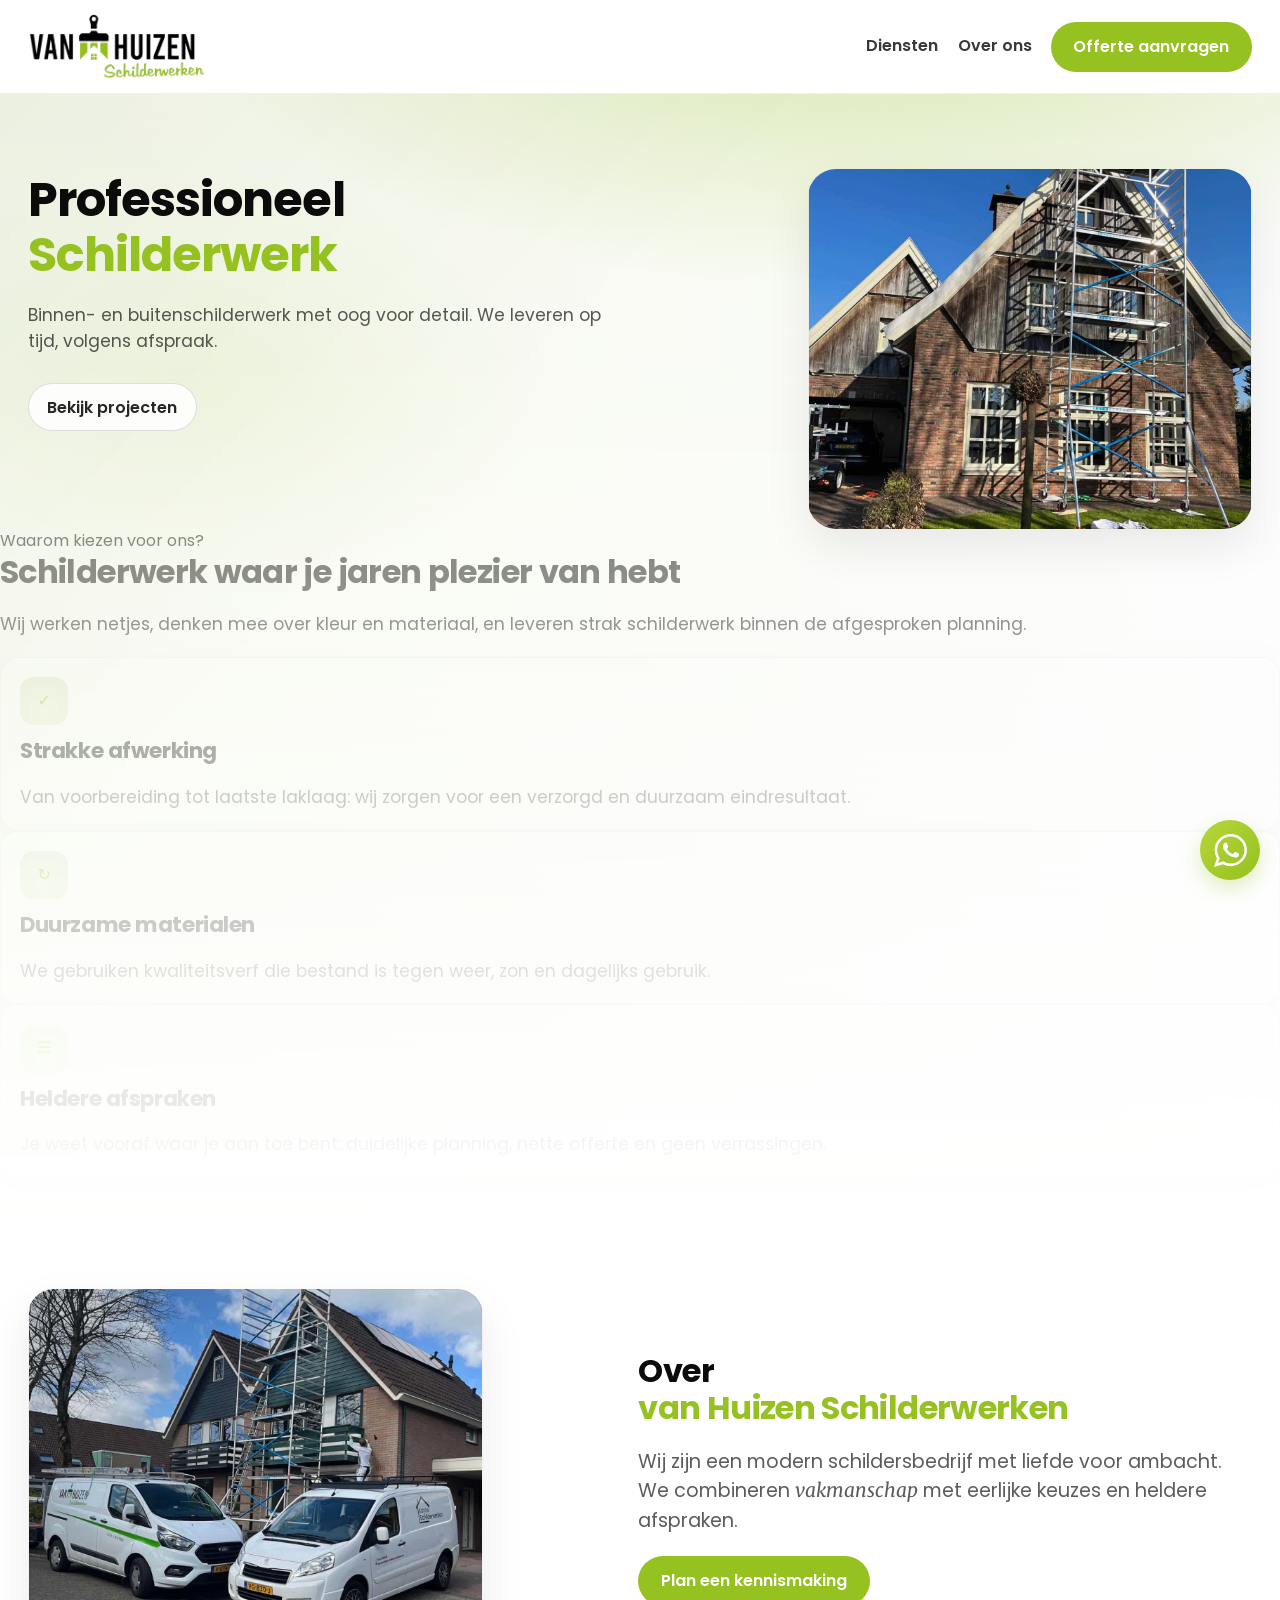
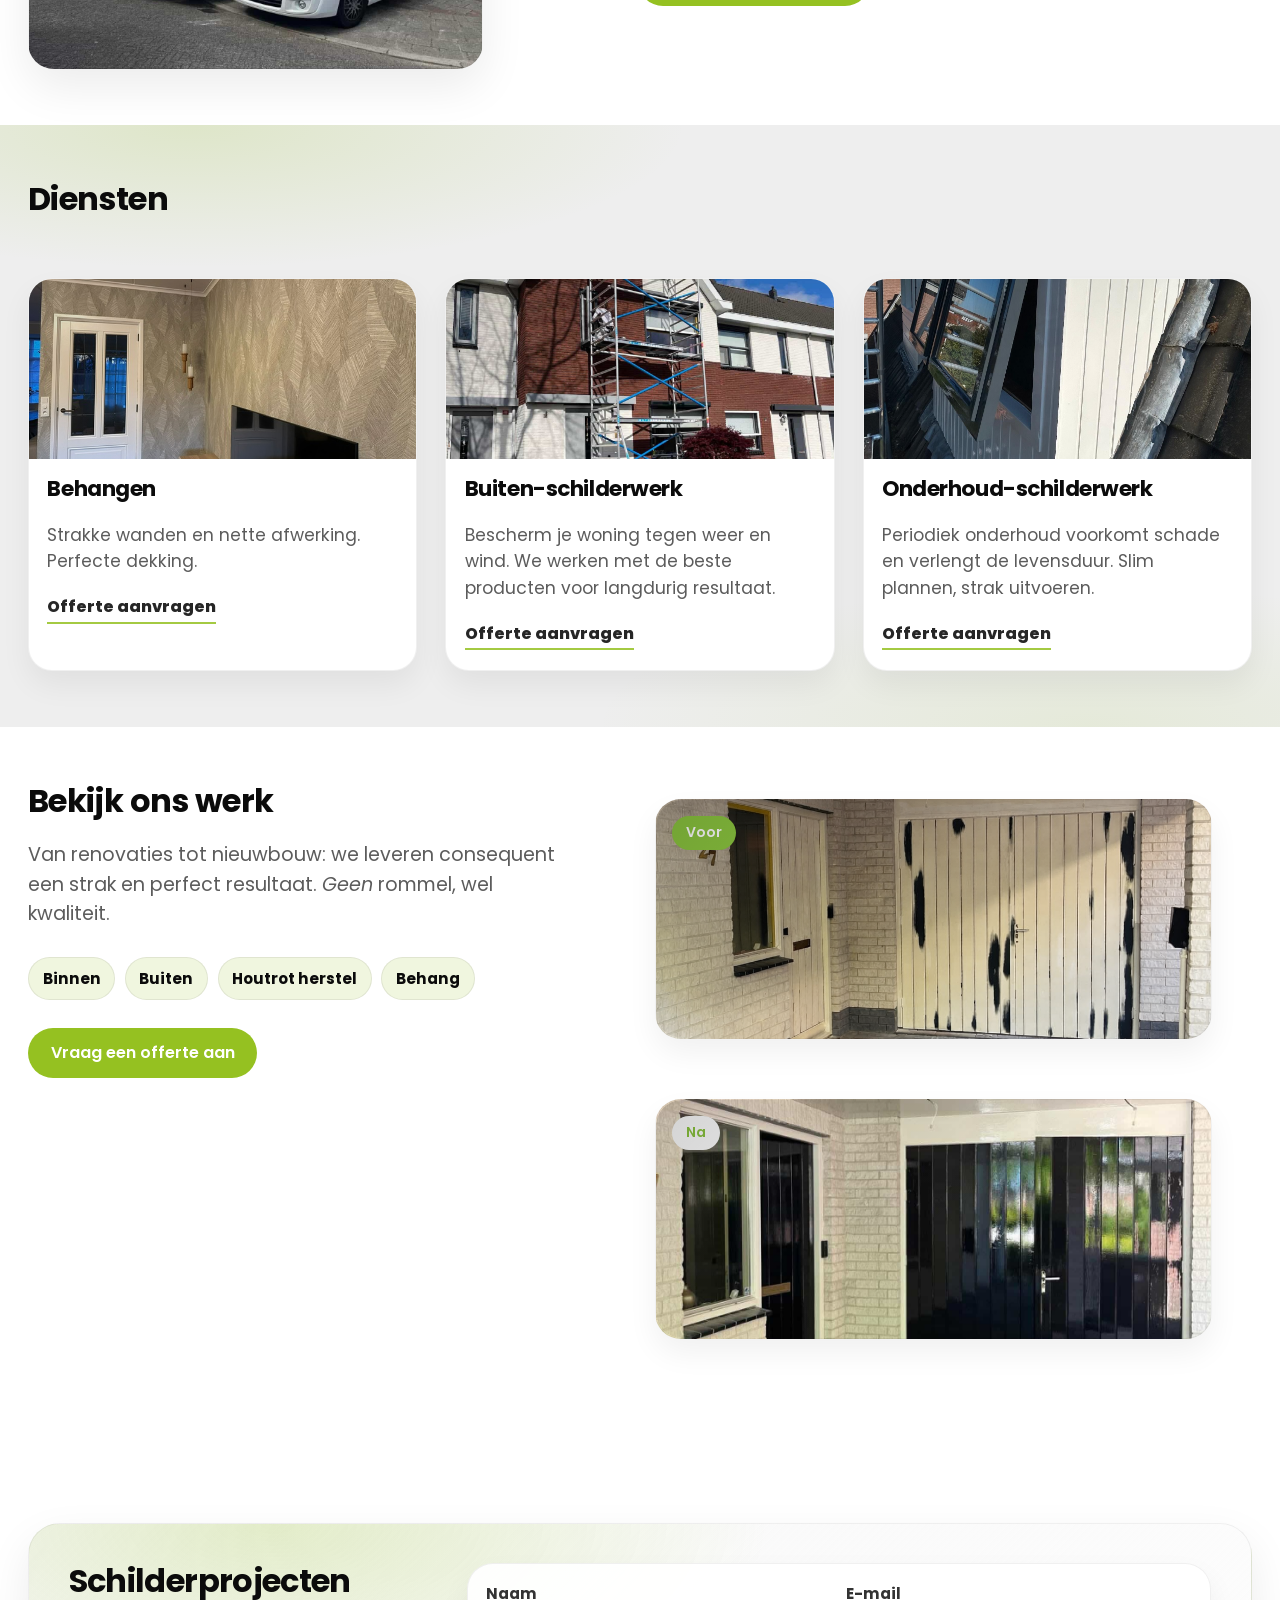
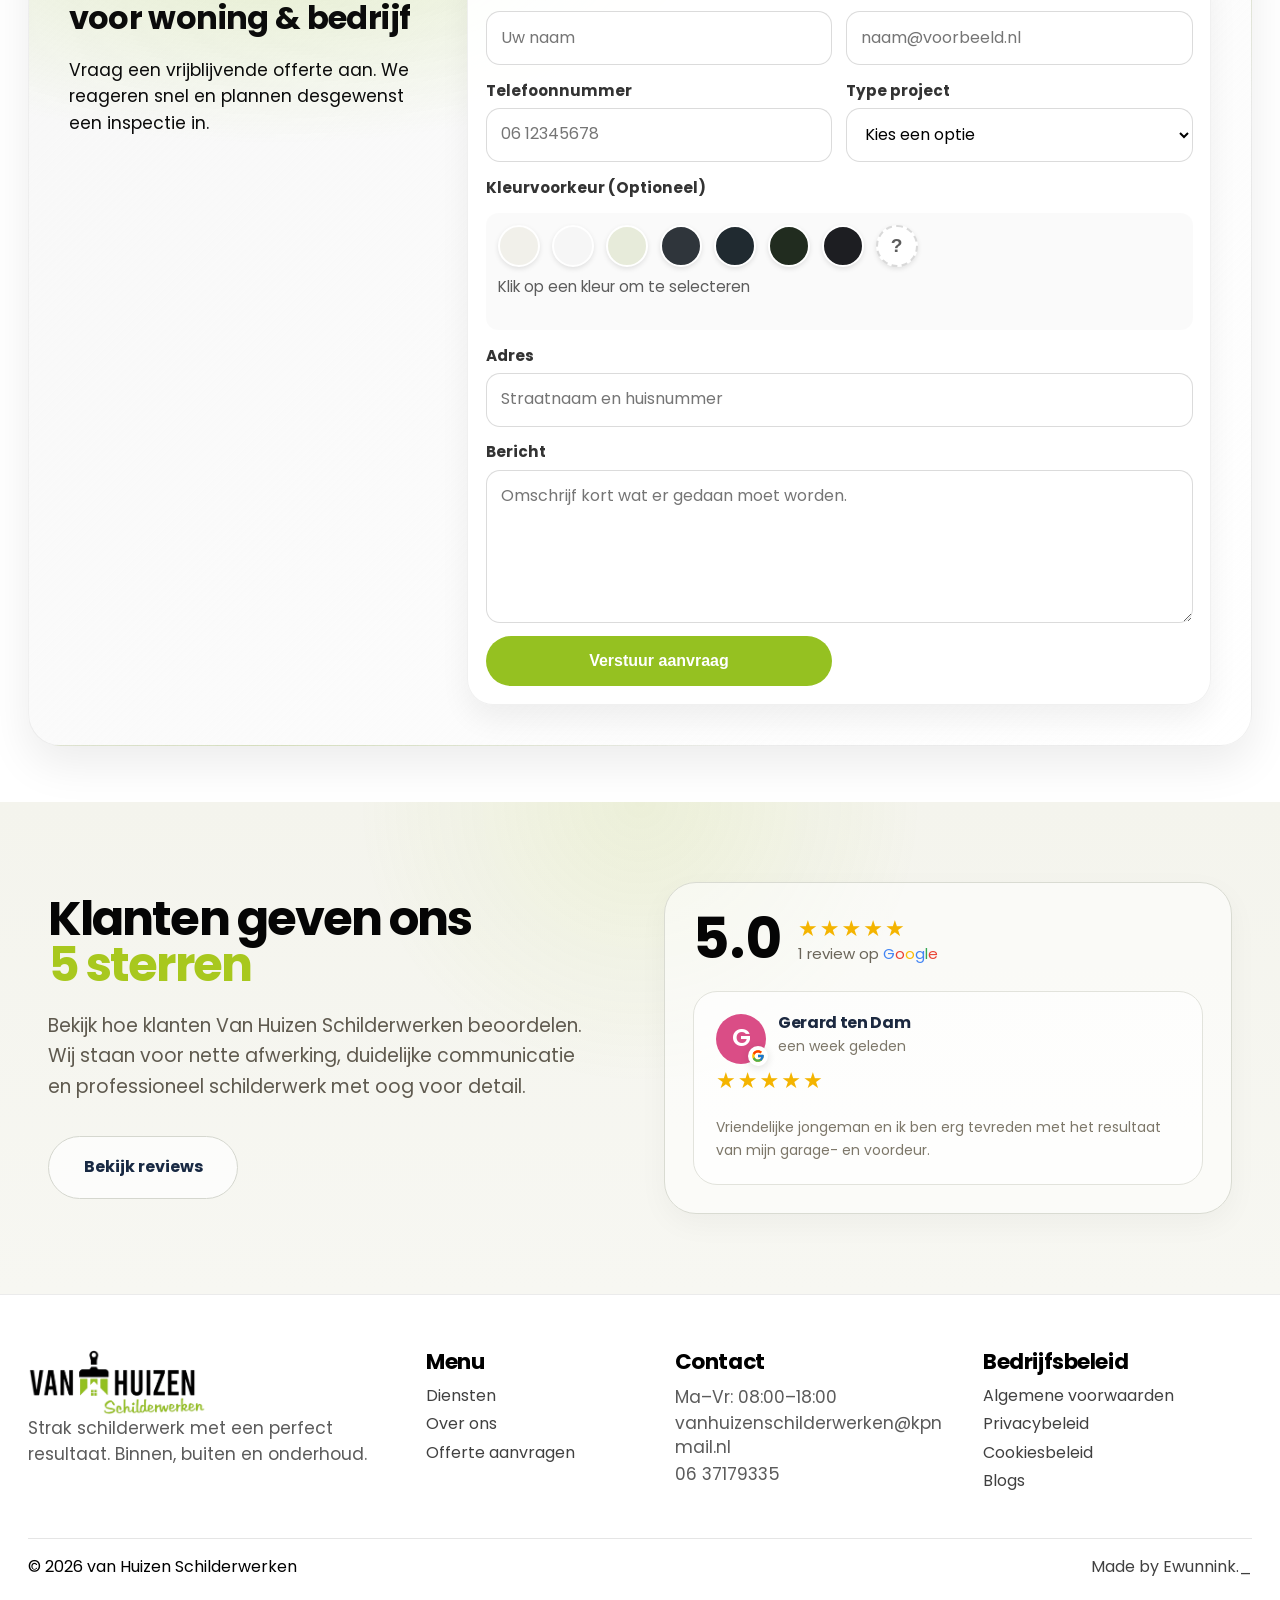
==== commit 1436f151: "Update index.html" ====
--- a/index.html
+++ b/index.html
@@ -112,6 +112,45 @@
           <div class="hero-photo"></div>
         </div>
       </div>
+  <div class="usp-container">
+    <div class="usp-intro">
+      <span class="eyebrow">Waarom kiezen voor ons?</span>
+      <h2>Schilderwerk waar je jaren plezier van hebt</h2>
+      <p>
+        Wij werken netjes, denken mee over kleur en materiaal, en leveren strak
+        schilderwerk binnen de afgesproken planning.
+      </p>
+    </div>
+
+    <div class="usp-grid">
+      <article class="usp-card">
+        <div class="usp-icon">✓</div>
+        <h3>Strakke afwerking</h3>
+        <p>
+          Van voorbereiding tot laatste laklaag: wij zorgen voor een verzorgd
+          en duurzaam eindresultaat.
+        </p>
+      </article>
+
+      <article class="usp-card">
+        <div class="usp-icon">↻</div>
+        <h3>Duurzame materialen</h3>
+        <p>
+          We gebruiken kwaliteitsverf die bestand is tegen weer, zon en dagelijks
+          gebruik.
+        </p>
+      </article>
+
+      <article class="usp-card">
+        <div class="usp-icon">☰</div>
+        <h3>Heldere afspraken</h3>
+        <p>
+          Je weet vooraf waar je aan toe bent: duidelijke planning, nette offerte
+          en geen verrassingen.
+        </p>
+      </article>
+    </div>
+  </div>
     </section>
 
     <section id="over-ons" class="section">
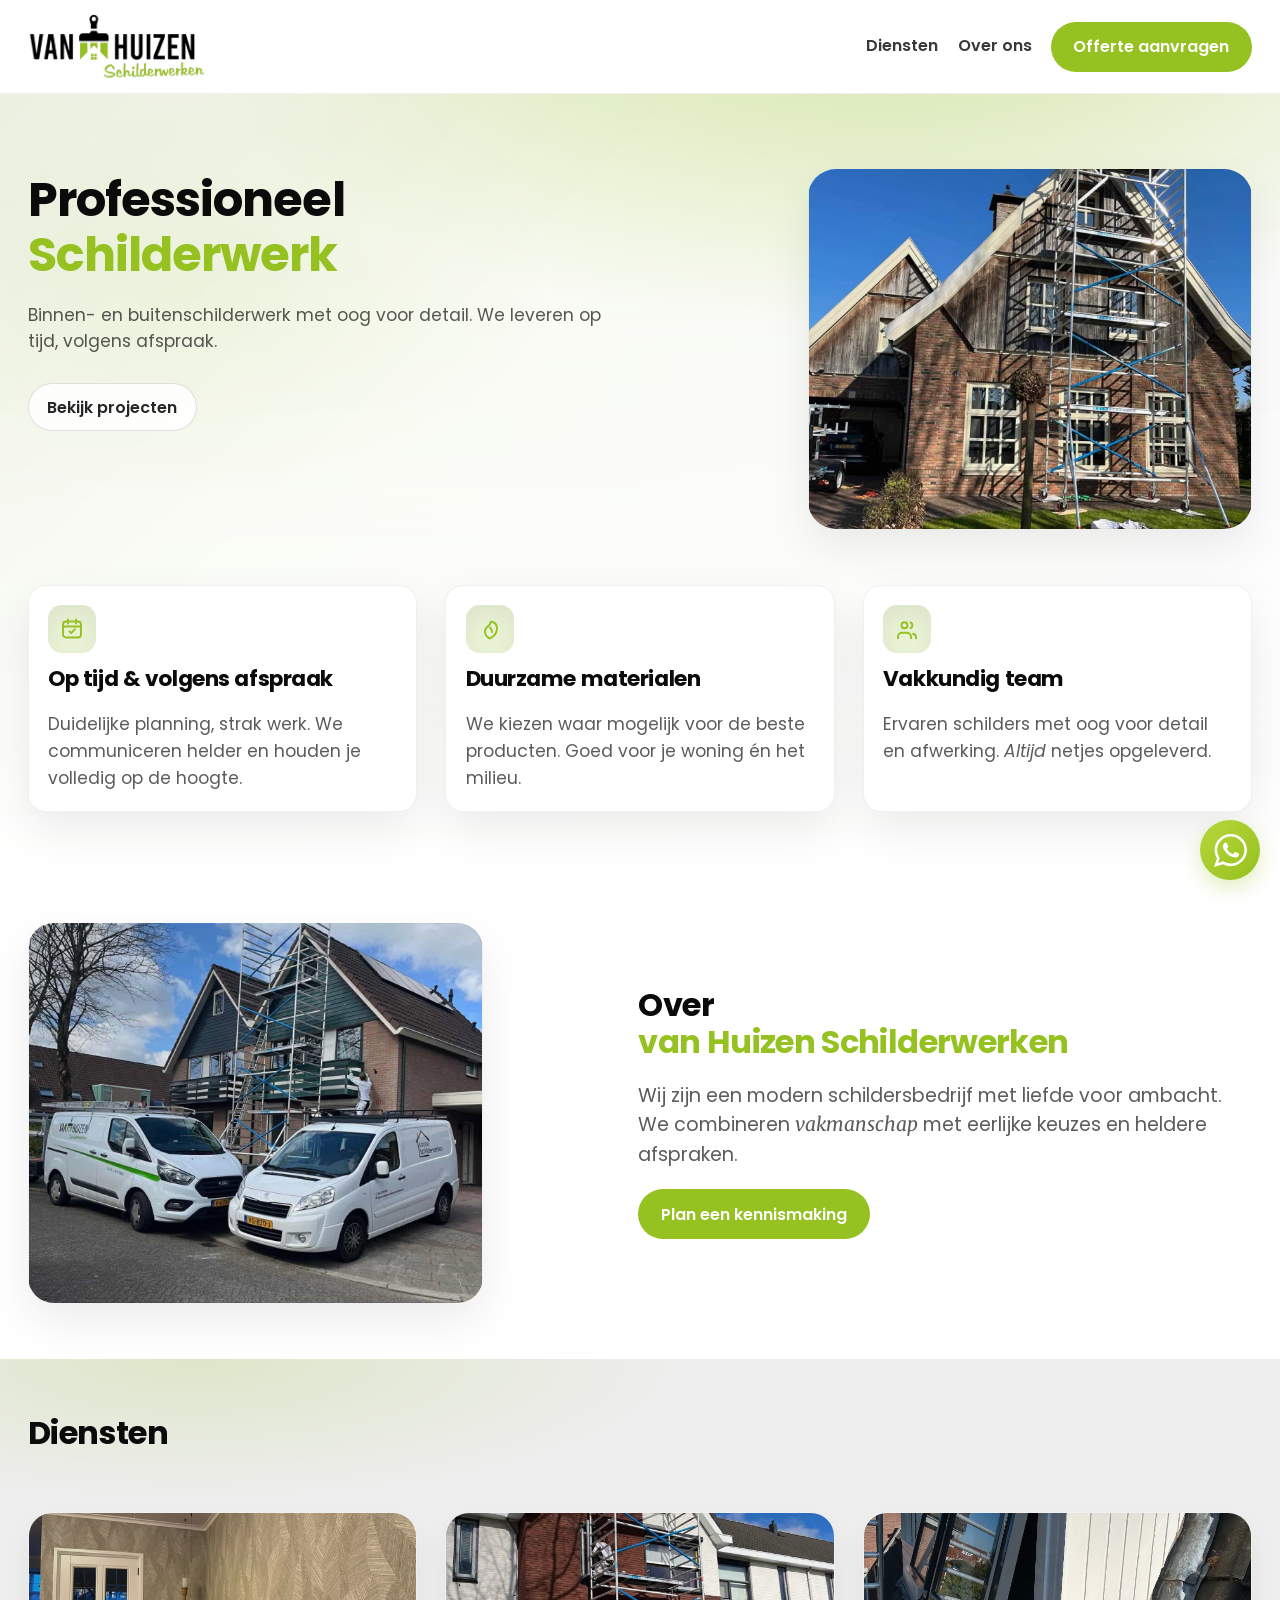
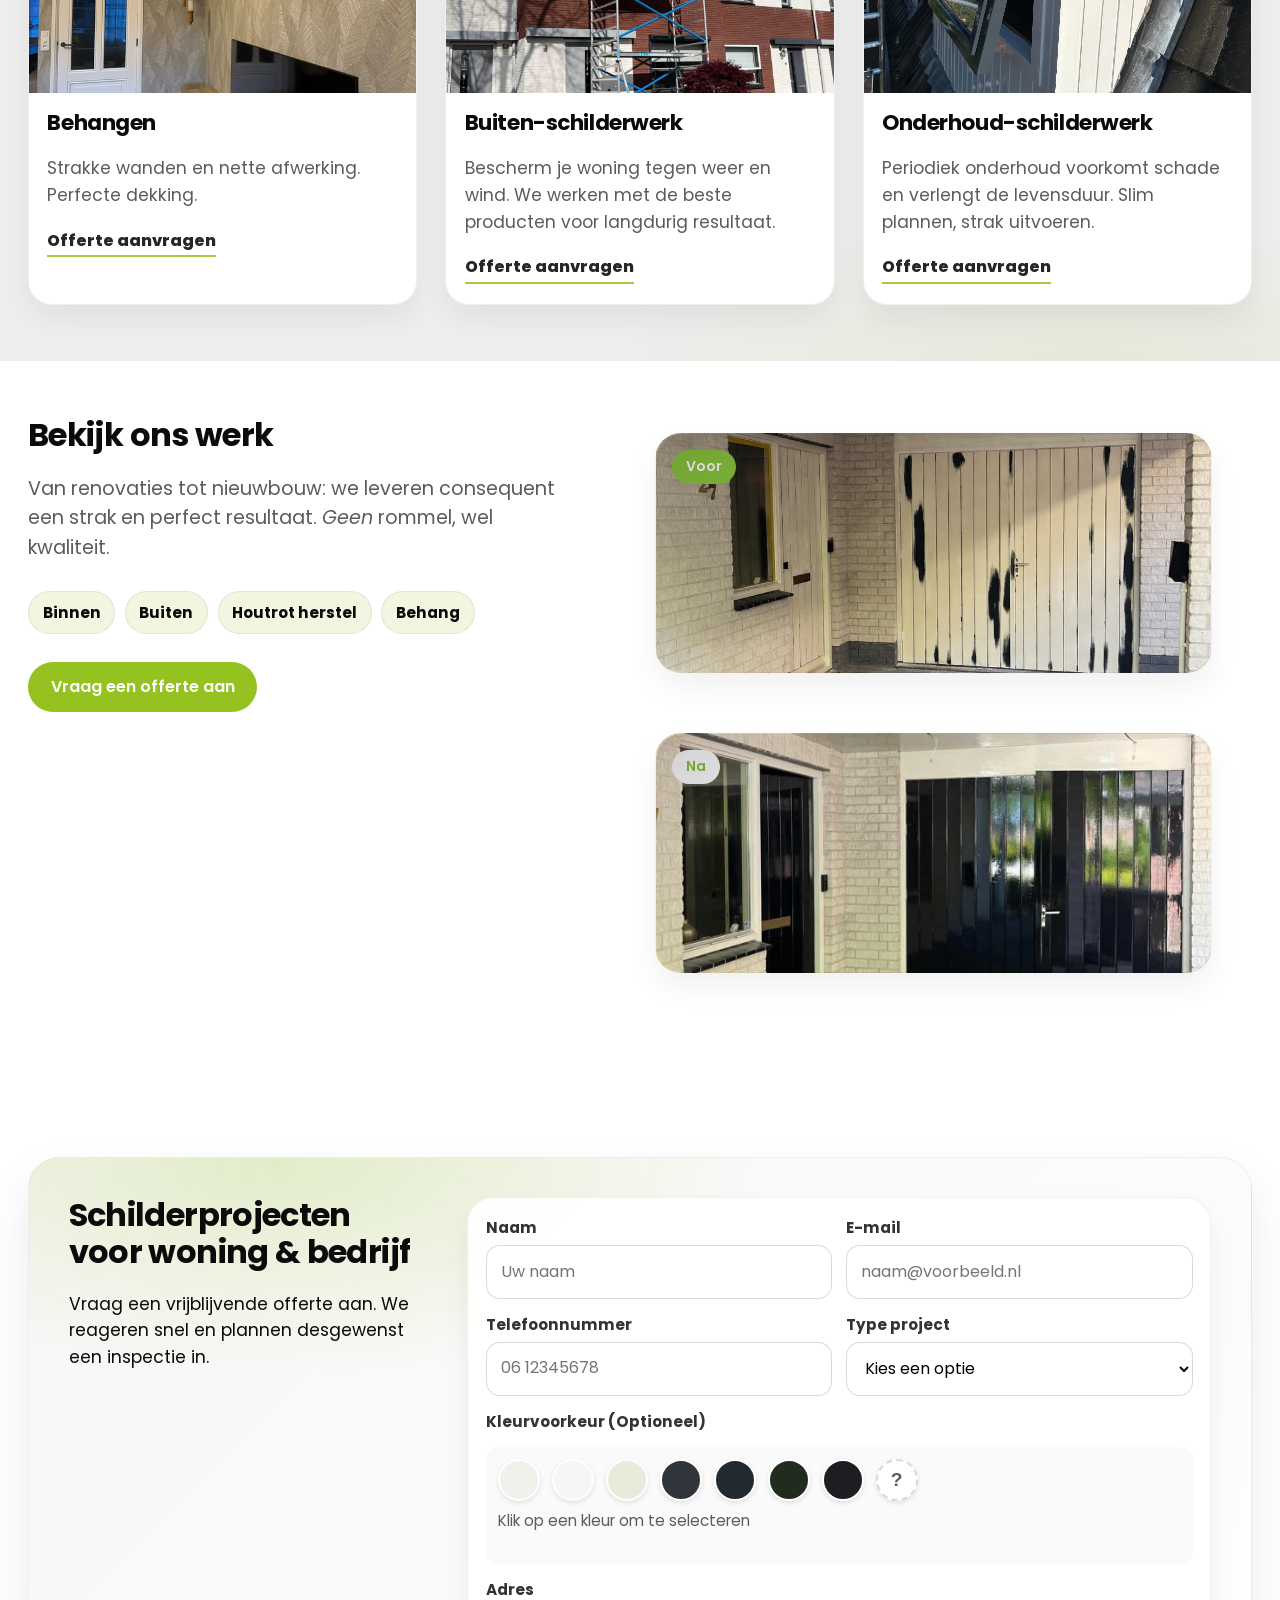
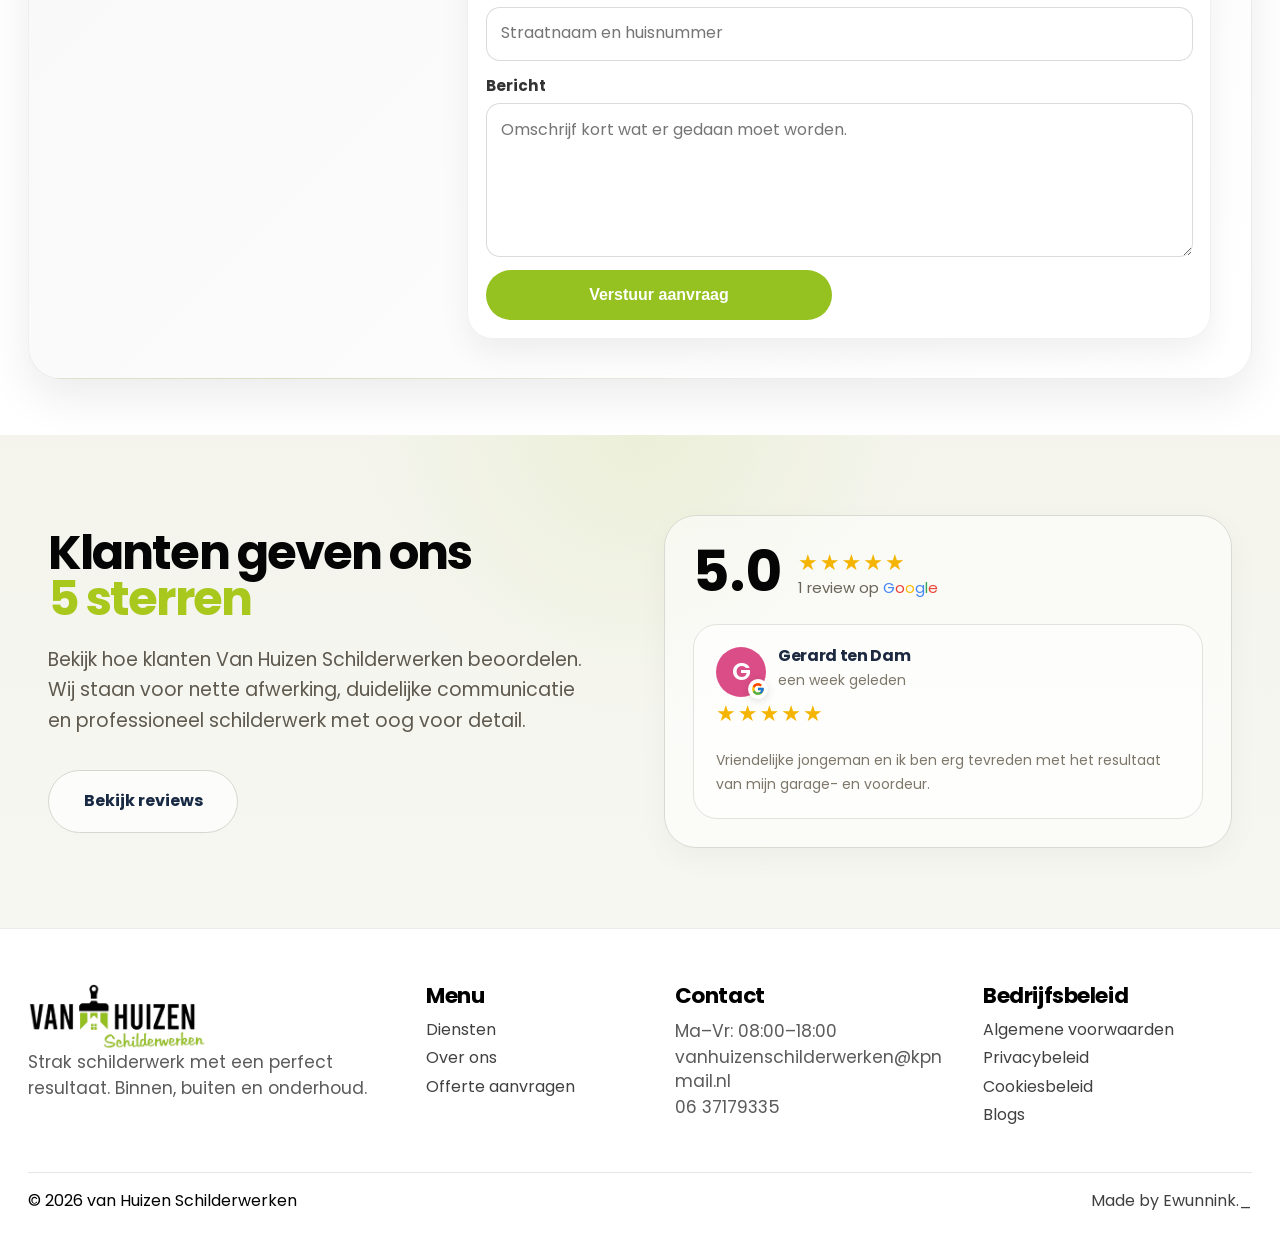
==== commit 5151d25e: "Update index.html" ====
--- a/index.html
+++ b/index.html
@@ -112,45 +112,48 @@
           <div class="hero-photo"></div>
         </div>
       </div>
-  <div class="usp-container">
-    <div class="usp-intro">
-      <span class="eyebrow">Waarom kiezen voor ons?</span>
-      <h2>Schilderwerk waar je jaren plezier van hebt</h2>
-      <p>
-        Wij werken netjes, denken mee over kleur en materiaal, en leveren strak
-        schilderwerk binnen de afgesproken planning.
-      </p>
-    </div>
-
-    <div class="usp-grid">
-      <article class="usp-card">
-        <div class="usp-icon">✓</div>
-        <h3>Strakke afwerking</h3>
-        <p>
-          Van voorbereiding tot laatste laklaag: wij zorgen voor een verzorgd
-          en duurzaam eindresultaat.
-        </p>
-      </article>
-
-      <article class="usp-card">
-        <div class="usp-icon">↻</div>
-        <h3>Duurzame materialen</h3>
-        <p>
-          We gebruiken kwaliteitsverf die bestand is tegen weer, zon en dagelijks
-          gebruik.
-        </p>
-      </article>
-
-      <article class="usp-card">
-        <div class="usp-icon">☰</div>
-        <h3>Heldere afspraken</h3>
-        <p>
-          Je weet vooraf waar je aan toe bent: duidelijke planning, nette offerte
-          en geen verrassingen.
-        </p>
-      </article>
-    </div>
-  </div>
+   <div class="container usp-row">
+        <article class="usp-card reveal">
+          <div class="usp-icon usp-icon--afspraak" aria-hidden="true">
+            <svg viewBox="0 0 24 24" fill="none" stroke="currentColor" stroke-width="1.9" stroke-linecap="round" stroke-linejoin="round">
+              <rect x="3" y="5" width="18" height="16" rx="3"></rect>
+              <path d="M8 3v4"></path>
+              <path d="M16 3v4"></path>
+              <path d="M3 10h18"></path>
+              <path d="M9.5 15l1.7 1.7 3.8-4"></path>
+            </svg>
+          </div>
+
+          <h3>Op tijd & volgens afspraak</h3>
+          <p>Duidelijke planning, strak werk. We communiceren helder en houden je volledig op de hoogte.</p>
+        </article>
+
+        <article class="usp-card reveal">
+          <div class="usp-icon usp-icon--duurzaam" aria-hidden="true">
+            <svg viewBox="0 0 24 24" fill="none" stroke="currentColor" stroke-width="1.9" stroke-linecap="round" stroke-linejoin="round">
+              <path d="M12 21c4.5-2.5 7-6.1 7-10.3C19 7 16.5 4.6 13 4c-.4 2.1-1.5 3.7-3.3 5C8 10.2 7 11.9 7 14c0 3.6 2.3 5.9 5 7z"></path>
+              <path d="M12 10c1.4 1.4 2 2.8 2 4.5"></path>
+            </svg>
+          </div>
+
+          <h3>Duurzame materialen</h3>
+          <p>We kiezen waar mogelijk voor de beste producten. Goed voor je woning én het milieu.</p>
+        </article>
+
+        <article class="usp-card reveal">
+          <div class="usp-icon usp-icon--team" aria-hidden="true">
+            <svg viewBox="0 0 24 24" fill="none" stroke="currentColor" stroke-width="1.9" stroke-linecap="round" stroke-linejoin="round">
+              <path d="M16 21v-1.5a4 4 0 0 0-4-4H7a4 4 0 0 0-4 4V21"></path>
+              <circle cx="9.5" cy="8" r="3"></circle>
+              <path d="M21 21v-1a3.5 3.5 0 0 0-3-3.5"></path>
+              <path d="M15.5 5.2a3 3 0 0 1 0 5.6"></path>
+            </svg>
+          </div>
+
+          <h3>Vakkundig team</h3>
+          <p>Ervaren schilders met oog voor detail en afwerking. <em>Altijd</em> netjes opgeleverd.</p>
+        </article>
+      </div>
     </section>
 
     <section id="over-ons" class="section">
